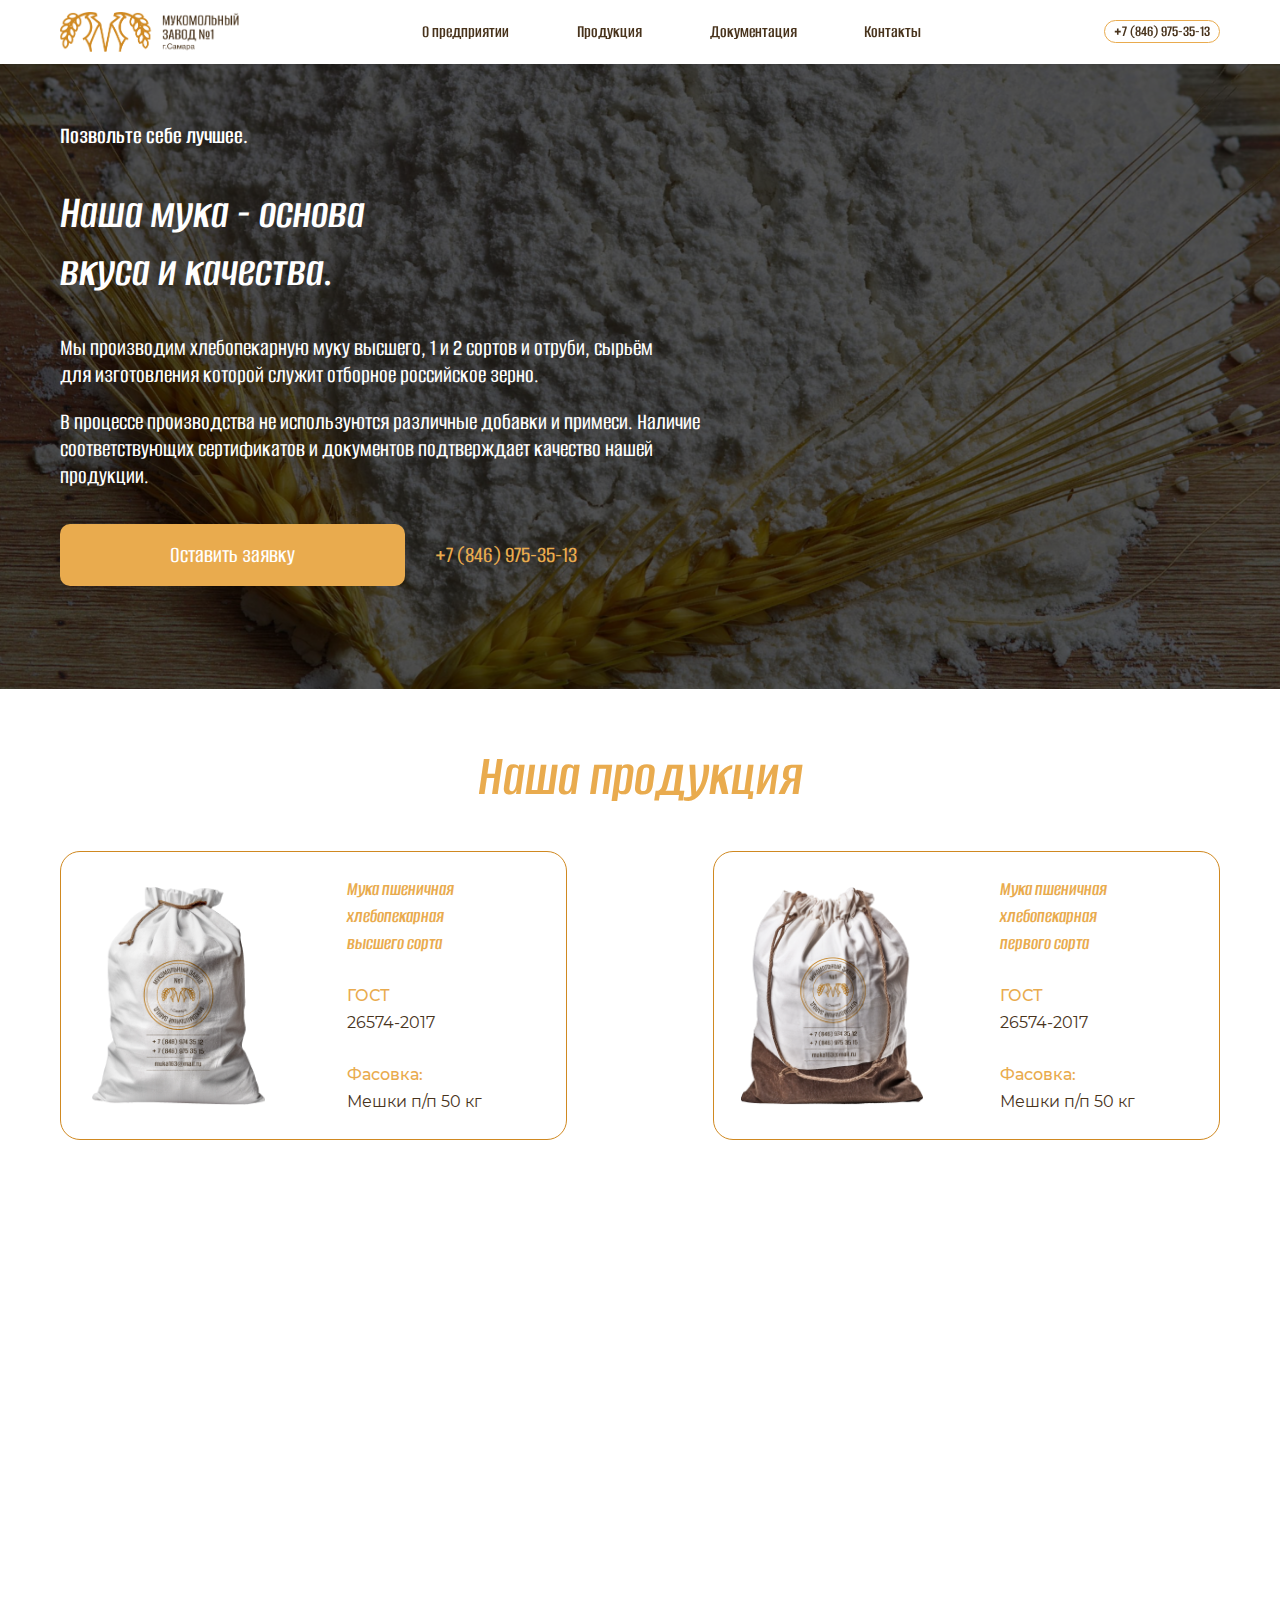
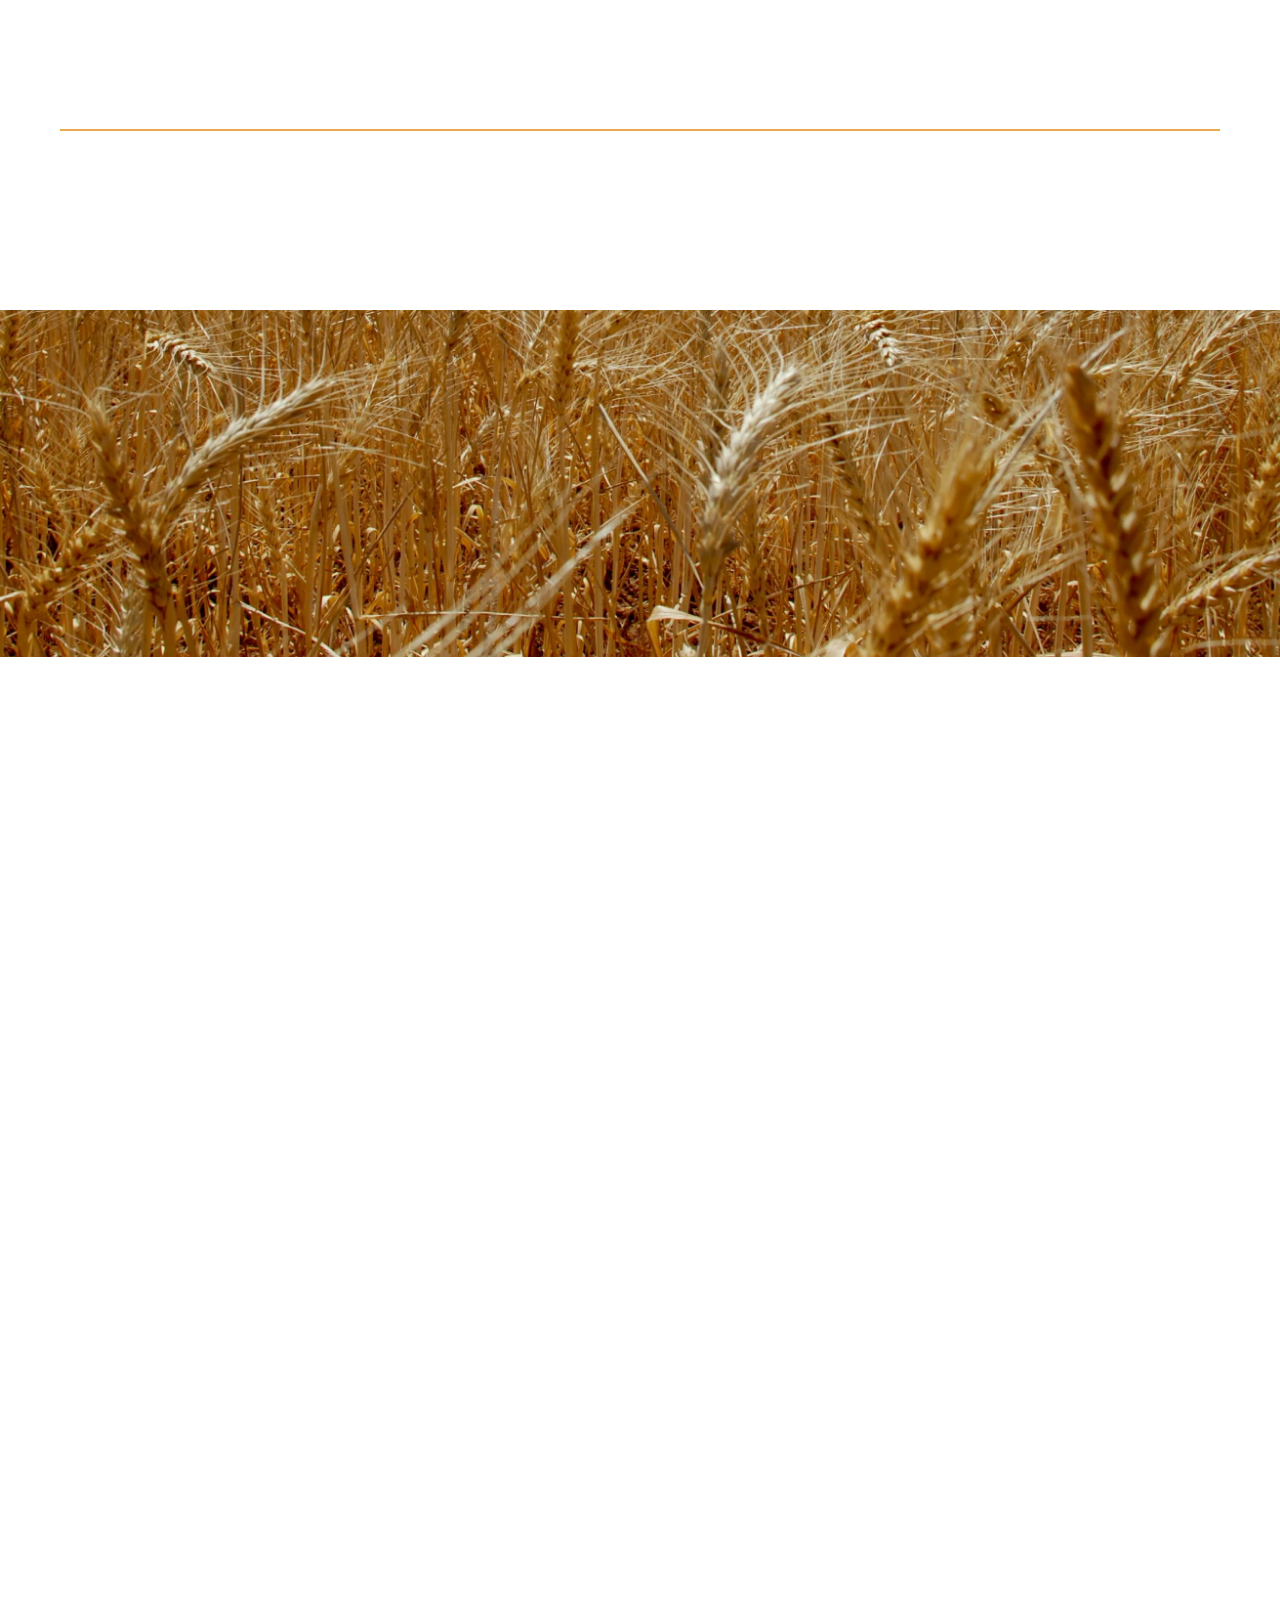
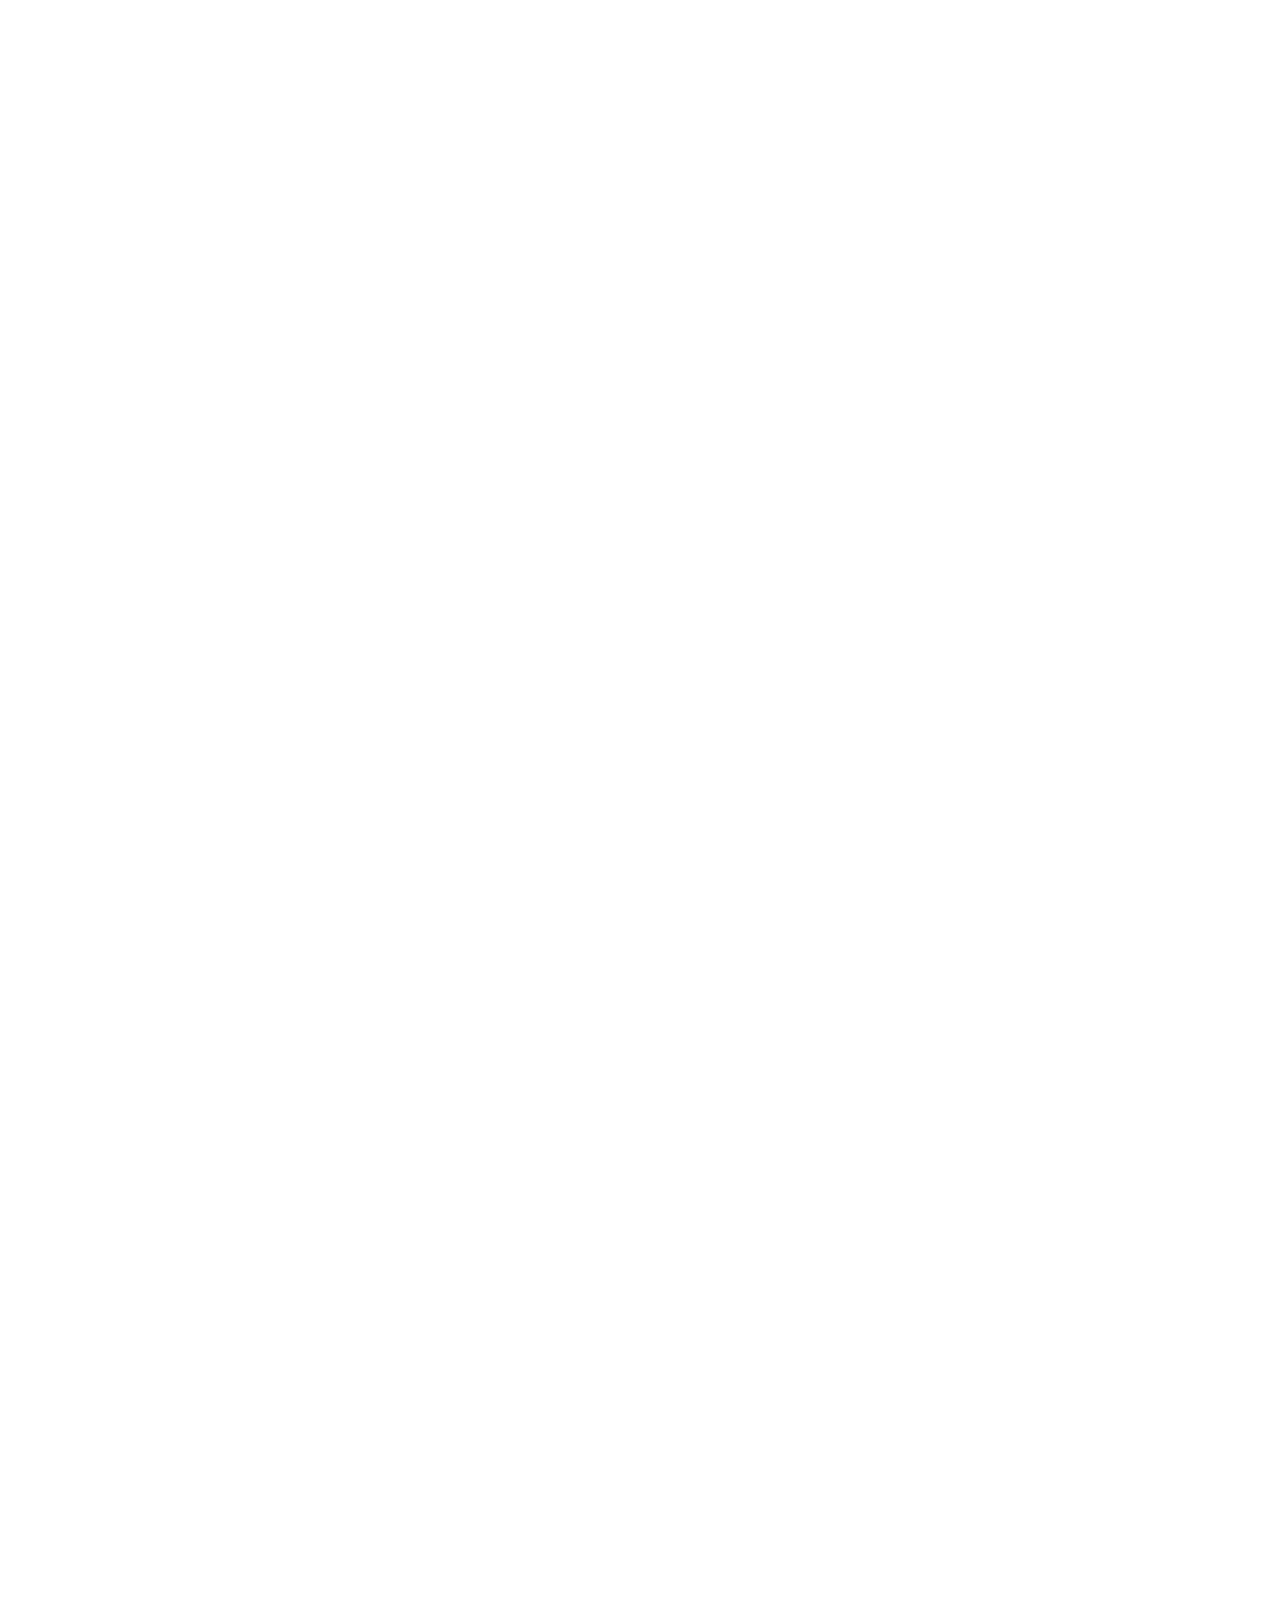
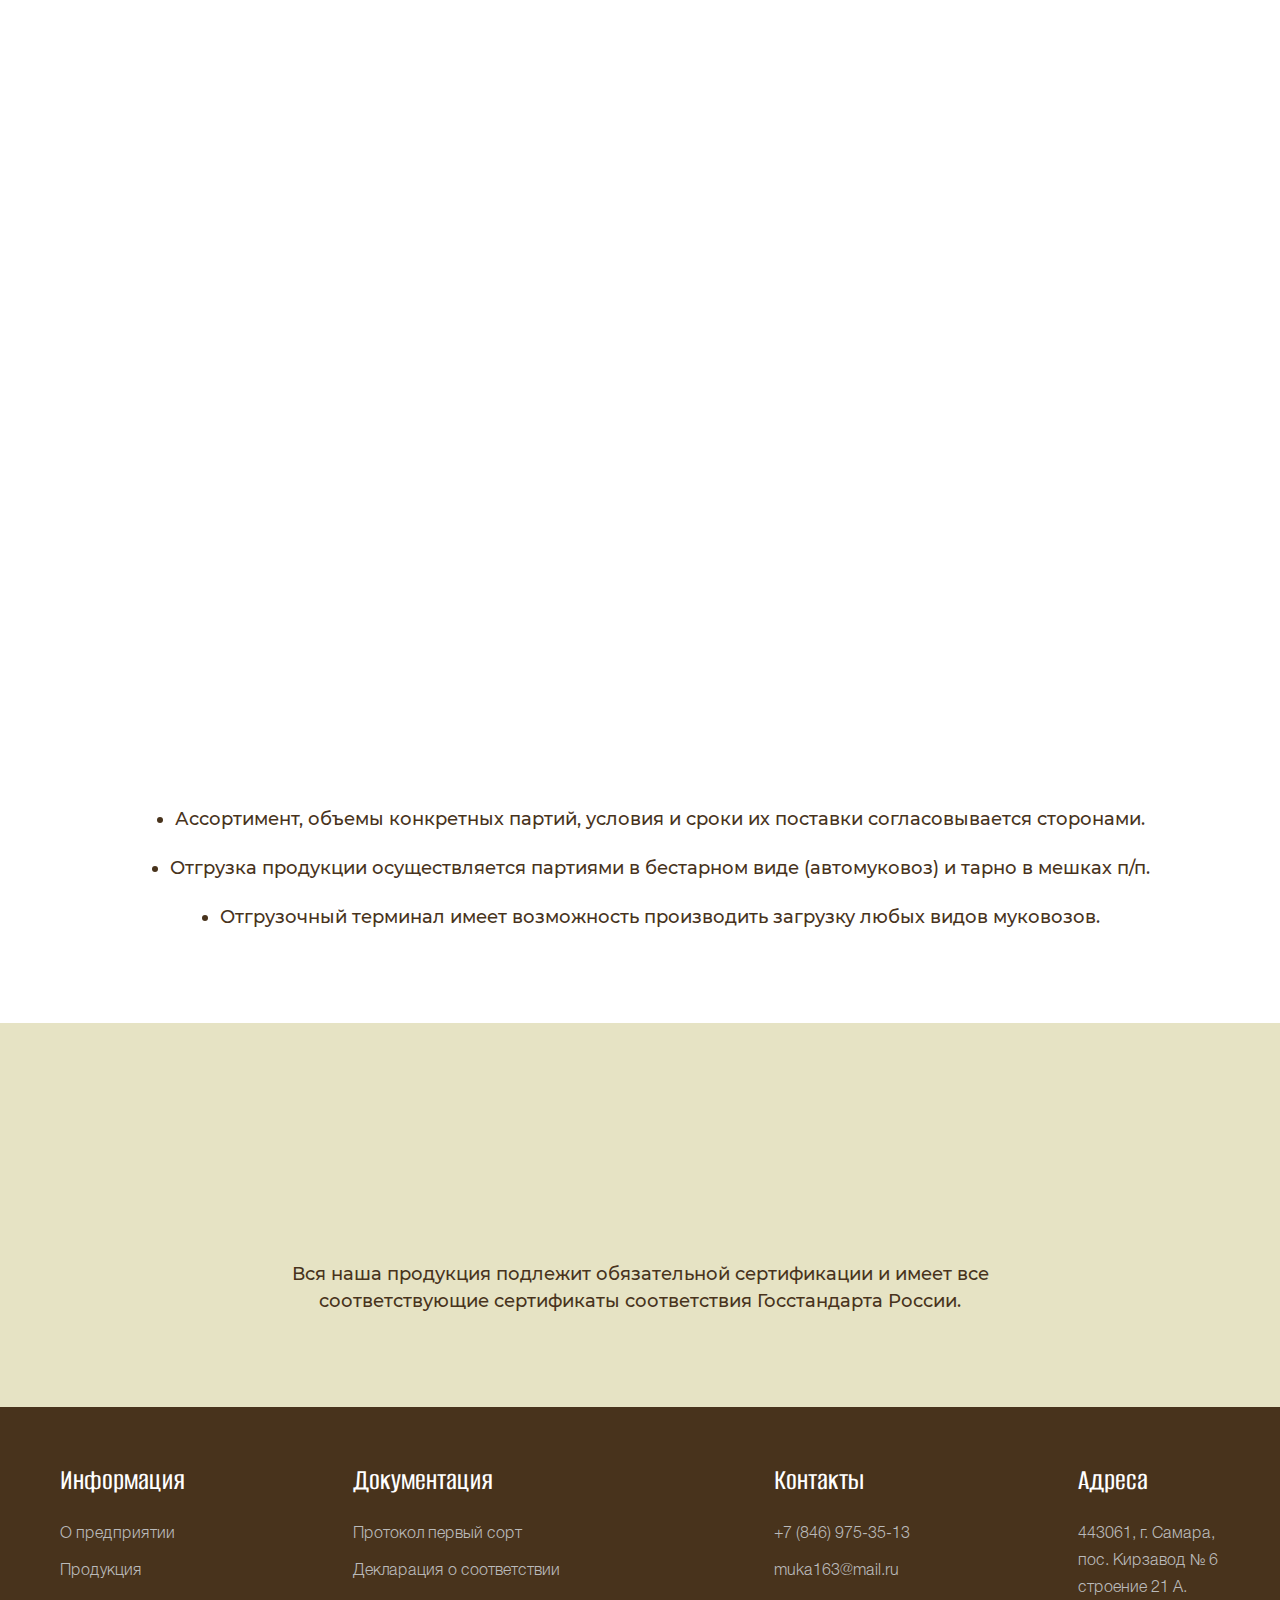
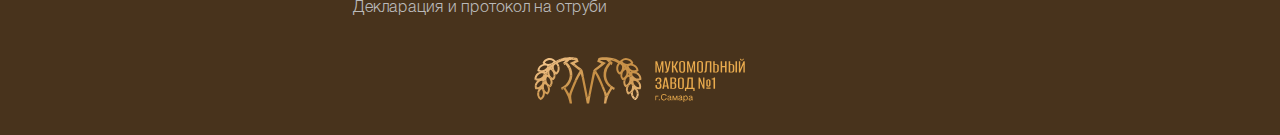
==== index.html @ df57a9fe "first commit" ====
<!DOCTYPE html>
<html lang="en">
    <head>
    <meta charset="UTF-8">
    <meta name="viewport" content="width=device-width, initial-scale=1.0">
    <title>Главная</title>
    <link rel="stylesheet" href="css/libs/normalize.css">
    <link rel="stylesheet" href="css/libs/swiper-bundle.min.css">
    <link rel="stylesheet" href="css/libs/fancybox.css">
    <link rel="stylesheet" href="css/libs/animate.min.css">
    <link rel="stylesheet" href="css/style.min.css">
</head>
<body>
    <header id="header" class="header">
    <div class="container">
        <div class="header-inner">
            <a href="#" class="logo">
                <img src="img/logo.png" alt="">
            </a>
            <nav class="header-nav">
                <ul>
                    <li>
                        <a href="#">
                            О предприятии
                        </a>
                    </li>
                    <li>
                        <a href="#">
                            Продукция
                        </a>
                    </li>
                    <li>
                        <a href="#">
                            Документация
                        </a>
                    </li>
                    <li>
                        <a href="#">
                            Контакты
                        </a>
                    </li>
                </ul>
            </nav>
            <a class="header-phone" href="tel:+7 (846) 975-35-13">
                +7 (846) 975-35-13
            </a>
            <button id="nav-toggle" class="btn nav-toggle show-md">
                <span></span>
                <span></span>
                <span></span>
            </button>
        </div>
    </div>
</header>
    <main class="content" id="content">
        <div class="wrap">
            <section class="section intro" style="background-image: url('img/intro-bg.jpg');">
                <div class="container">
                    <div class="inner">
                        <strong class="top-text wow animate__animated animate__fadeInUp" data-wow-delay=".3s">
                            Позвольте себе лучшее.
                        </strong>
                        <h1 class="title wow animate__animated animate__fadeInUp" data-wow-delay=".5s">
                            Наша мука - основа вкуса и качества.
                        </h1>
                        <div class="description wow animate__animated animate__fadeInUp" data-wow-delay=".7s">
                            <p>
                                Мы производим хлебопекарную муку высшего, 1 и 2 сортов и отруби, сырьём для изготовления которой служит отборное российское зерно.
                            </p>
                            <p>
                                В процессе производства не используются различные добавки и примеси. Наличие соответствующих сертификатов и документов подтверждает качество нашей продукции.
                            </p>
                        </div>
                        <div class="links wow animate__animated animate__fadeIn" data-wow-delay=".9s">
                            <button class="btn muka-btn orange open-modal application xs-stretch" data-id="application">
                                Оставить заявку
                            </button>
                            <a href="tel:+7 (846) 975-35-13" class="phone">
                                +7 (846) 975-35-13
                            </a>
                        </div>
                    </div>
                </div>
            </section>
            <section class="section section-gap products">
                <div class="container">
                    <header class="section-header center wow animate__animated animate__fadeInUp" data-wow-delay=".3s">
                        <h2>
                            Наша продукция
                        </h2>
                    </header>
                    <div class="inner">
                        <div class="product wow animate__animated animate__fadeInLeft" data-wow-delay=".3s">
                            <img src="img/product-1.png" alt="" loading="lazy">
                            <div class="info">
                                <strong class="name">
                                    Мука пшеничная хлебопекарная высшего сорта
                                </strong>
                                <div class="info-item">
                                    <span>ГОСТ</span> <br> 26574-2017
                                </div>
                                <div class="info-item">
                                    <span>Фасовка:</span> <br> Мешки п/п 50 кг
                                </div>
                            </div>
                        </div>
                        <div class="product wow animate__animated animate__fadeInRight" data-wow-delay=".5s">
                            <img src="img/product-2.png" alt="" loading="lazy">
                            <div class="info">
                                <strong class="name">
                                    Мука пшеничная хлебопекарная первого сорта
                                </strong>
                                <div class="info-item">
                                    <span>ГОСТ</span> <br> 26574-2017
                                </div>
                                <div class="info-item">
                                    <span>Фасовка:</span> <br> Мешки п/п 50 кг
                                </div>
                            </div>
                        </div>
                        <div class="product wow animate__animated animate__fadeInLeft" data-wow-delay=".7s">
                            <img src="img/product-3.png" alt="" loading="lazy">
                            <div class="info">
                                <strong class="name">
                                    Мука пшеничная хлебопекарная второго сорта
                                </strong>
                                <div class="info-item">
                                    <span>ГОСТ</span> <br> 26574-2017
                                </div>
                                <div class="info-item">
                                    <span>Фасовка:</span> <br> Мешки п/п 50 кг
                                </div>
                            </div>
                        </div>
                        <div class="product wow animate__animated animate__fadeInRight" data-wow-delay=".9s">
                            <img src="img/product-4.png" alt="" loading="lazy">
                            <div class="info">
                                <strong class="name">
                                    Отруби пшеничные
                                </strong>
                                <div class="info-item">
                                    <span>ГОСТ</span> <br> 7169-2017
                                </div>
                                <div class="info-item">
                                    <span>Фасовка:</span> <br> Мешок п/п 25 кг
                                </div>
                            </div>
                        </div>
                    </div>
                </div>
            </section>
            <section class="section section-gap features">
                <div class="container">
                    <div class="inner">
                        <div class="feature wow animate__animated animate__fadeIn" data-wow-delay=".3s">
                            <p>
                                Пшеничная мука высшего сорта богата витаминами группы В, которые важны для восстановительных процессов и работы нервной системы.
                            </p>
                        </div>
                        <div class="feature wow animate__animated animate__fadeIn" data-wow-delay=".5s">
                            <p>
                                Обладает высокими хлебопекарными свойствами и подходит для домашней выпечки и кондитерских изделий.
                            </p>
                        </div>
                        <div class="feature wow animate__animated animate__fadeIn" data-wow-delay=".7s">
                            <p>
                                Содержит витамин Р, который регулирует окислительные процессы, и полезна для работы пищеварительной системы.
                            </p>
                        </div>
                    </div>
                </div>
            </section>
            <img class="image-section" src="img/image-section-bg.jpg" alt="" loading="lazy">
            <section class="section section-gap benefits">
                <div class="container">
                    <header class="section-header center wow animate__animated animate__fadeInUp" data-wow-delay=".3s">
                        <h2>
                            Наши преимущества
                        </h2>
                    </header>
                    <div class="inner">
                        <div class="items">
                            <div class="benefit wow animate__animated animate__fadeInUp" data-wow-delay=".3s">
                                <span class="icon" style="background-image: url(img/benefit-1.svg);"></span>
                                <div class="title">
                                    Мощь
                                </div>
                                <div class="subtitle">
                                    Складские мощности объёмом 3 тысячи тонн
                                </div>
                            </div>
                            <div class="benefit wow animate__animated animate__fadeInUp" data-wow-delay=".5s">
                                <span class="icon" style="background-image: url(img/benefit-2.svg);"></span>
                                <div class="title">
                                    Качество
                                </div>
                                <div class="subtitle">
                                    Собственная испытательная лаборатория
                                </div>
                            </div>
                            <div class="benefit wow animate__animated animate__fadeInUp" data-wow-delay=".7s">
                                <span class="icon" style="background-image: url(img/benefit-3.svg);"></span>
                                <div class="title">
                                    Опыт
                                </div>
                                <div class="subtitle">
                                    Многовековые традиции мукомольного производства
                                </div>
                            </div>
                        </div>
                        <img src="img/benefit-img.png" alt="" class="benefits-img wow animate__animated animate__fadeIn" data-wow-delay=".9s" loading="lazy">
                        <div class="items">
                            <div class="benefit right wow animate__animated animate__fadeInUp" data-wow-delay=".9s">
                                <span class="icon" style="background-image: url(img/benefit-4.svg);"></span>
                                <div class="title">
                                    Выгода
                                </div>
                                <div class="subtitle">
                                    Лояльная ценовая политика
                                </div>
                            </div>
                            <div class="benefit right wow animate__animated animate__fadeInUp" data-wow-delay="1s">
                                <span class="icon" style="background-image: url(img/benefit-5.svg);"></span>
                                <div class="title">
                                    Надежность
                                </div>
                                <div class="subtitle">
                                    Стабильно высокое качество продукции
                                </div>
                            </div>
                            <div class="benefit right wow animate__animated animate__fadeInUp" data-wow-delay="1.2s">
                                <span class="icon" style="background-image: url(img/benefit-6.svg);"></span>
                                <div class="title">
                                    Безопасность
                                </div>
                                <div class="subtitle">
                                    Соблюдение требований охраны труда и промышленной безопасности
                                </div>
                            </div>
                        </div>
                    </div>
                </div>
            </section>
            <section class="section section-gap about">
                <div class="container">
                    <header class="section-header center wow animate__animated animate__fadeInUp" data-wow-delay=".3s">
                        <h2>
                            О предприятии
                        </h2>
                    </header>
                    <div class="inner">
                        <div class="items wow animate__animated animate__fadeIn" data-wow-delay=".3s">
                            <img src="img/about-1.jpg" alt="">
                            <div class="text">
                                <p>
                                    С 1999 года Самарский мукомольный завод «Мелькомбинат» производит хлебопекарную муку высшего, 1 и 2 сортов, а также отруби.
                                </p>
                                <p>
                                    Для изготовления нашей продукции мы используем только отборное российское зерно, без использования каких‑либо добавок и примесей.
                                </p>
                                <p>
                                    Мука производится на современном оборудовании турецкого производства.
                                </p>
                            </div>
                            <img class="medium" src="img/about-5.jpg" alt="" loading="lazy">
                        </div>
                        <div class="items wow animate__animated animate__fadeIn" data-wow-delay=".5s">
                            <img class="small" src="img/about-2.jpg" alt="">
                            <div class="text">
                                <p>
                                    Используется уникальная технология замачивания пшеницы перед помолом, что позволяет получить высокое качество и белизну без использования химикатов.
                                </p>
                            </div>
                            <img class="medium" src="img/about-4.jpg" alt="" loading="lazy">
                            <div class="text">
                                <p>
                                    Постоянный контроль за качеством исходного сырья и готовой продукции на всех этапах 
                                    производства осуществляет производственно-технологическая лаборатория.
                                </p>
                                <p>
                                    Для проведения испытаний входящего сырья, промежуточных продуктов и готовой продукции 
                                    производственно-технологическая лаборатория оснащена современным испытательным 
                                    оборудованием российского и импортного производства.
                                </p>
                            </div>
                        </div>
                        <div class="items wow animate__animated animate__fadeIn" data-wow-delay=".7s">
                            <img src="img/about-3.jpg" alt="">
                            <div class="text">
                                <p>
                                    Наша компания имеет многолетний опыт работы с крупными компаниями, что говорит о высоком уровне нашей продукции и обслуживания. 
                                </p>
                                <p>
                                    Мы высоко ценим каждого клиента поэтому готовы к долгосрочному и взаимовыгодному сотрудничеству.
                                </p>
                            </div>
                            <img class="full" src="img/about-6.jpg" alt="" loading="lazy">
                        </div>
                    </div>
                </div>
            </section>
            <section class="section section-gap delivery">
                <div class="container">
                    <header class="section-header center wow animate__animated animate__fadeInUp" data-wow-delay=".3s">
                        <h2>
                            Способы поставки продукции
                        </h2>
                    </header>
                    <div class="inner">
                        <div class="items">
                            <div class="step wow animate__animated animate__fadeInLeft" data-wow-delay=".3s">
                                <div class="number">
                                    1
                                </div>
                                <div class="info">
                                    <div class="title">
                                        Самовывоз
                                    </div>
                                    <div class="text">
                                        <p>
                                            Покупатель может самостоятельно забрать товар со склада предприятия.
                                        </p>
                                    </div>
                                </div>
                            </div>
                            <div class="step wow animate__animated animate__fadeInRight" data-wow-delay=".5s">
                                <div class="number">
                                    2
                                </div>
                                <div class="info">
                                    <div class="title">
                                        Доставка силами предприятия
                                    </div>
                                    <div class="text">
                                        <p>
                                            Доставка товара силами предприятия производится на основании заказа покупателя до склада покупателя или указанного покупателем грузополучателя.
                                        </p>
                                        <p>
                                            <strong>Стоимость доставки включена в цену товара.</strong>
                                        </p>
                                    </div>
                                </div>
                            </div>
                            <div class="step wow animate__animated animate__fadeInLeft" data-wow-delay=".7s">
                                <div class="number">
                                    3
                                </div>
                                <div class="info">
                                    <div class="title">
                                        Доставка наемным транспортом
                                    </div>
                                    <div class="text">
                                        <p>
                                            Доставка товара наёмным транспортом производится на основании договора с предприятием до склада покупателя или указанного покупателем грузополучателя.
                                        </p>
                                        <p>
                                            <strong>Стоимость доставки включена в цену товара.</strong>
                                        </p>
                                    </div>
                                </div>
                            </div>
                            <div class="step wow animate__animated animate__fadeInRight" data-wow-delay=".9s">
                                <div class="number">
                                    4
                                </div>
                                <div class="info">
                                    <div class="title">
                                        Ограничения по доставке
                                    </div>
                                    <div class="text">
                                        <p>
                                            Доставка тарной готовой продукции осуществляется от 10 тонн. Продукцию меньшего объёма можно приобрести на условиях самовывоза.
                                        </p>
                                    </div>
                                </div>
                            </div>
                        </div>
                        <img src="img/delivery.png" alt="" class="delivery-img" loading="lazy">
                        <div class="delivery-bottom">
                            <ul>
                                <li>
                                    Ассортимент, объемы конкретных партий, условия и сроки их поставки согласовывается сторонами.
                                </li>
                                <li>
                                    Отгрузка продукции осуществляется партиями в бестарном виде (автомуковоз) и тарно в мешках п/п.
                                </li>
                                <li>
                                    Отгрузочный терминал имеет возможность производить загрузку любых видов муковозов.
                                </li>
                            </ul>
                        </div>
                    </div>
                </div>
            </section>
            <section class="section section-gap certs">
                <div class="container">
                    <header class="section-header center wow animate__animated animate__fadeInUp" data-wow-delay=".3s">
                        <h2>
                            Документация
                        </h2>
                    </header>
                </div>
                <div class="inner">
                    <div class="container certs-slider-container">
                        <div class="swiper certs-slider">
                            <div class="swiper-wrapper">
                                <div class="swiper-slide">
                                    <a href="img/cert-1.jpg" data-fancybox="certs">
                                        <img src="img/cert-1.jpg" alt="" loading="lazy">
                                    </a>
                                </div>
                                <div class="swiper-slide">
                                    <a href="img/cert-2.jpg" data-fancybox="certs">
                                        <img src="img/cert-2.jpg" alt="" loading="lazy">
                                    </a>
                                </div>
                                <div class="swiper-slide horizontal">
                                    <a href="img/cert-3.jpg" data-fancybox="certs">
                                        <img src="img/cert-3.jpg" alt="" loading="lazy">
                                    </a>
                                </div>
                            </div>
                            <div class="slider-nav">
                                <button class="btn prev certs-nav-button certs-nav-button--prev">
                                    <svg xmlns="http://www.w3.org/2000/svg" viewBox="0 0 320 512"><!--!Font Awesome Free 6.5.2 by @fontawesome - https://fontawesome.com License - https://fontawesome.com/license/free Copyright 2024 Fonticons, Inc.--><path d="M41.4 233.4c-12.5 12.5-12.5 32.8 0 45.3l160 160c12.5 12.5 32.8 12.5 45.3 0s12.5-32.8 0-45.3L109.3 256 246.6 118.6c12.5-12.5 12.5-32.8 0-45.3s-32.8-12.5-45.3 0l-160 160z"/></svg>
                                </button>
                                <button class="btn next certs-nav-button certs-nav-button--next">
                                    <svg xmlns="http://www.w3.org/2000/svg" viewBox="0 0 320 512"><!--!Font Awesome Free 6.5.2 by @fontawesome - https://fontawesome.com License - https://fontawesome.com/license/free Copyright 2024 Fonticons, Inc.--><path d="M278.6 233.4c12.5 12.5 12.5 32.8 0 45.3l-160 160c-12.5 12.5-32.8 12.5-45.3 0s-12.5-32.8 0-45.3L210.7 256 73.4 118.6c-12.5-12.5-12.5-32.8 0-45.3s32.8-12.5 45.3 0l160 160z"/></svg>
                                </button>
                            </div>
                        </div>
                    </div>
                    <div class="container">
                        <div class="certs-bottom">
                            <p>
                                Вся наша продукция подлежит обязательной сертификации и имеет все соответствующие сертификаты соответствия Госстандарта России. 
                            </p>
                        </div>  
                    </div>
                </div>
            </section>
        </div>
    </main>
    <footer id="footer" class="footer">
    <div class="container">
        <div class="inner">
            <div class="item">
                <div class="title">
                    Информация
                </div>
                <ul class="list">
                    <li>
                        <a href="#">
                            О предприятии
                        </a>
                    </li>
                    <li>
                        <a href="#">
                            Продукция
                        </a>
                    </li>
                </ul>
            </div>
            <div class="item">
                <div class="title">
                    Документация
                </div>
                <ul class="list">
                    <li>
                        <a href="#">
                            Протокол первый сорт
                        </a>
                    </li>
                    <li>
                        <a href="#">
                            Декларация о соответствии
                        </a>
                    </li>
                    <li>
                        <a href="#">
                            Декларация и протокол на отруби
                        </a>
                    </li>
                </ul>
            </div>
            <div class="item">
                <div class="title">
                    Контакты
                </div>
                <ul class="list">
                    <li>
                        <a href="tel:+7 (846) 975-35-13">
                            +7 (846) 975-35-13
                        </a>
                    </li>
                    <li>
                        <a href="mailto:muka163@mail.ru">
                            muka163@mail.ru
                        </a>
                    </li>
                </ul>
            </div>
            <div class="item address">
                <div class="title">
                    Адреса
                </div>
                <ul class="list">
                    <li>
                        <address>
                            443061, г. Самара, пос. Кирзавод № 6 строение 21 А.
                        </address>
                    </li>
                </ul>
            </div>
        </div>
        <div class="bottom">
            <img class="logo" src="img/footer-logo.svg" alt="">
        </div>
    </div>
</footer>
<div id="application" class="modal application">
    <div class="modal-inner">
        <button class="btn modal-close">
            Закрыть модальное окно
        </button>
        <div class="application-form">
            <h2 class="title">
                Заказать обратный звонок
            </h2>
            <form>
                <input type="text" placeholder="Ваше имя">
                <input type="email" placeholder="Ваш e-mail">
                <textarea placeholder="Ваше сообщение (не обязательно)"></textarea>
                <button class="btn muka-btn orange form-submit">
                    Отправить
                </button>
            </form>
        </div>
    </div>
</div>
<script src="js/libs/swiper-bundle.min.js"></script>
<script src="js/libs/fancybox.umd.js"></script>
<script src="js/libs/wow.min.js"></script>
<script src="js/main.min.js"></script>
</body>
</html>
---- css/style.min.css ----
@font-face{font-family:Montserrat;font-weight:300;font-style:normal;src:url(../fonts/Montserrat-Light.woff);font-display:swap}@font-face{font-family:Montserrat;font-weight:400;font-style:normal;src:url(../fonts/Montserrat-Regular.woff);font-display:swap}@font-face{font-family:Montserrat;font-weight:400;font-style:italic;src:url(../fonts/Montserrat-Italic.woff);font-display:swap}@font-face{font-family:Montserrat;font-weight:500;font-style:normal;src:url(../fonts/Montserrat-Medium.woff);font-display:swap}@font-face{font-family:Montserrat;font-weight:600;font-style:normal;src:url(../fonts/Montserrat-SemiBold.woff);font-display:swap}@font-face{font-family:Montserrat;font-weight:600;font-style:italic;src:url(../fonts/Montserrat-SemiBoldItalic.woff);font-display:swap}@font-face{font-family:HelveticaNeueCyr;font-weight:300;font-style:normal;src:url(../fonts/HelveticaNeueCyr-Light.woff);font-display:swap}@font-face{font-family:HelveticaNeueCyr;font-weight:500;font-style:normal;src:url(../fonts/HelveticaNeueCyr-Medium.woff);font-display:swap}@font-face{font-family:HelveticaNeueCyr;font-weight:500;font-style:italic;src:url(../fonts/HelveticaNeueCyr-MediumItalic.woff);font-display:swap}@font-face{font-family:AlumniSans;font-weight:400;font-style:italic;src:url(../fonts/AlumniSans-Italic.woff);font-display:swap}@font-face{font-family:AlumniSans;font-weight:500;font-style:normal;src:url(../fonts/AlumniSans-Medium.woff);font-display:swap}@font-face{font-family:AlumniSans;font-weight:600;font-style:normal;src:url(../fonts/AlumniSans-SemiBold.woff);font-display:swap}@font-face{font-family:AlumniSans;font-weight:600;font-style:italic;src:url(../fonts/AlumniSans-SemiBoldItalic.woff);font-display:swap}@font-face{font-family:AlumniSans;font-weight:900;font-style:italic;src:url(../fonts/AlumniSans-BlackItalic.woff);font-display:swap}:root{--white:#fff;--black:#000;--orange:#E9AB4E;--orange-black:#48331C}*,::after,::before{box-sizing:border-box}html{height:100%;scroll-behavior:smooth}body{margin:0;padding:0;font-size:18px;line-height:150%;font-weight:400;font-family:Montserrat,Arial,sans-serif;color:var(--orange-black);background-color:var(--white);display:flex;flex-direction:column;position:relative}body.overflow-hidden{overflow:hidden}a{text-decoration:none;color:var(--orange);transition:.5s}a:hover{color:var(--orange-black)}img{max-width:100%;height:auto}.btn{background:0 0;border:none;cursor:pointer;font-family:inherit;padding:0;color:inherit;transition:.3s}.muka-btn{height:clamp(3.125rem,2.8rem + 1.33vw,4rem);border-radius:10px;width:100%;max-width:345px;display:flex;align-items:center;justify-content:center}.muka-btn.orange{background-color:var(--orange)}.muka-btn.orange:hover{background-color:var(--orange-black)}input[type=email],input[type=tel],input[type=text],textarea{border:2px solid rgba(0,0,0,.1);background-color:transparent;outline:0;height:50px;padding:0 15px;transition:.3s}textarea{padding:15px;min-height:150px;resize:none}input[type=email]:focus,input[type=tel]:focus,input[type=text]:focus,textarea:focus{border-color:var(--orange)}.container{width:100%;max-width:1200px;padding:0 20px;margin:0 auto}#footer,#header{flex:0 0 auto}#content{flex:1 0 auto}.section-gap{padding:clamp(2.5rem,1.571rem + 3.81vw,5rem) 0}.section-gap-top{padding-top:clamp(2.5rem,1.571rem + 3.81vw,5rem)}.section-gap-bottom{padding-bottom:clamp(2.5rem,1.571rem + 3.81vw,5rem)}.section-header{margin-bottom:clamp(2.5rem,-2.067rem + 7.37vw,4.563rem)}.section-header.center{display:flex;flex-direction:column;align-items:center;text-align:center}.section-header h2{margin:0;color:var(--orange);font-size:clamp(2.5rem,-1.652rem + 6.7vw,4.375rem);font-family:AlumniSans,Arial,Helvetica,sans-serif;font-weight:600;font-style:italic}.nav-toggle{width:26px;height:26px;display:flex;flex-direction:column;row-gap:5px;align-items:center;justify-content:center}.nav-toggle span{display:block;width:100%;height:3px;background-color:var(--black);transform-origin:4px 0;border-radius:10px;transition:transform .5s cubic-bezier(.77,.2,.05,1),background .5s cubic-bezier(.77,.2,.05,1),opacity .55s}.nav-toggle.active span:nth-child(1){transform:rotate(45deg) translate(4px,-1px)}.nav-toggle.active span:nth-child(2){opacity:0}.nav-toggle.active span:nth-child(3){transform:rotate(-45deg) translate(2px,0)}.wrap{overflow:hidden}.header{position:sticky;left:0;right:0;top:0;z-index:999;background-color:var(--white);box-shadow:0 1px 3px rgba(0,0,0,.1)}.header-nav ul{margin:0;padding:0;list-style:none;display:flex;align-items:center;-moz-column-gap:clamp(2.5rem,-3.513rem + 9.7vw,8.125rem);column-gap:clamp(2.5rem,-3.513rem + 9.7vw,8.125rem)}.header-nav ul a{font-family:AlumniSans,Arial,Helvetica,sans-serif;color:var(--orange-black);font-weight:600}.header-nav ul a:hover{color:var(--orange)}.header .logo{max-width:clamp(9.375rem,8.578rem + 3.27vw,12.5rem);display:flex}.header .logo img{width:100%;height:100%;-o-object-fit:contain;object-fit:contain}.header-inner{display:flex;align-items:center;justify-content:space-between;padding:12px 0}.header-phone{font-family:AlumniSans,Arial,Helvetica,sans-serif;font-weight:600;color:var(--orange-black);padding:0 9px;display:flex;align-items:center;justify-content:center;border:1px solid var(--orange);border-radius:15px;height:23px;font-size:16px}.header-phone:hover{background-color:var(--orange);color:var(--white)}.intro{background-repeat:no-repeat;background-position:center;background-size:cover;position:relative;color:var(--white);font-family:AlumniSans,Arial,Helvetica,sans-serif;font-size:clamp(1.125rem,.962rem + .67vw,1.563rem);font-weight:500}.intro::before{content:"";position:absolute;left:0;right:0;bottom:0;top:0;background-color:rgba(0,0,0,.6)}.intro .inner{padding-top:58px;padding-bottom:clamp(3.125rem,1.663rem + 6vw,7.063rem);position:relative;display:flex;flex-direction:column;row-gap:35px}.intro .title{margin:0;font-style:italic;font-weight:600;line-height:120%;max-width:400px}.intro .description{max-width:653px;display:flex;flex-direction:column;row-gap:20px}.intro .description p{margin:0}.intro .links{display:flex;align-items:center;gap:30px}.intro .phone:hover{color:var(--white)}.product{display:flex;align-items:center;-moz-column-gap:clamp(1.875rem,-7.813rem + 15.63vw,6.25rem);column-gap:clamp(1.875rem,-7.813rem + 15.63vw,6.25rem);padding:24px;border:1.5px solid #d08921;border-radius:20px}.product img{width:100%;max-width:187px;max-height:218px;-o-object-fit:contain;object-fit:contain}.product .name{font-size:20px;font-family:AlumniSans,Arial,Helvetica,sans-serif;font-style:italic;font-weight:600;max-width:108px;display:inline-block;color:var(--orange)}.product .info{font-size:16px;display:flex;flex-direction:column;row-gap:25px}.product .info-item span{font-weight:500;color:var(--orange)}.products .inner{display:grid;grid-template-columns:repeat(2,1fr);-moz-column-gap:clamp(3.125rem,-17.634rem + 33.48vw,12.5rem);column-gap:clamp(3.125rem,-17.634rem + 33.48vw,12.5rem);row-gap:clamp(1.875rem,1.411rem + 1.9vw,3.125rem)}.feature{padding:25px;background-color:#f4d5a6;color:var(--white);text-align:center;display:flex;flex-direction:column;align-items:center;justify-content:center;font-size:18px;color:var(--orange-black);border-radius:10px;row-gap:10px}.feature p{margin:0}.features .inner{display:grid;grid-template-columns:repeat(3,1fr);-moz-column-gap:clamp(1.875rem,-4.353rem + 10.04vw,4.688rem);column-gap:clamp(1.875rem,-4.353rem + 10.04vw,4.688rem);row-gap:30px;position:relative}.features .inner::before{content:"";position:absolute;right:0;display:block;top:50%;left:50%;transform:translate(-50%,-50%);width:100%;height:2px;background:var(--orange);z-index:-1}.image-section{width:100%;height:clamp(18.75rem,17.473rem + 5.24vw,22.188rem);-o-object-fit:cover;object-fit:cover}.benefit{display:flex;flex-direction:column;align-items:flex-end;text-align:right;row-gap:11px;width:100%}.benefit .icon{display:inline-block;width:clamp(2.5rem,2.268rem + .95vw,3.125rem);height:clamp(2.5rem,2.268rem + .95vw,3.125rem);background-repeat:no-repeat;background-size:contain;background-position:center}.benefit .title{font-family:AlumniSans,Arial,Helvetica,sans-serif;font-style:italic;font-weight:600;color:var(--orange);font-size:clamp(3.125rem,2.661rem + 1.9vw,4.375rem);line-height:100%}.benefit .description{font-size:16px}.benefit.right{align-items:flex-start;text-align:left}.benefits .inner{display:flex;row-gap:20px;-moz-column-gap:36px;column-gap:36px}.benefits .items{display:flex;flex-direction:column;row-gap:11px}.benefits-img{max-width:clamp(18.75rem,-9.344rem + 45.31vw,31.438rem);width:100%;-o-object-fit:contain;object-fit:contain}.about .inner{display:grid;grid-template-columns:repeat(3,1fr);gap:20px;position:relative}.about .items{display:flex;flex-direction:column;row-gap:clamp(1.25rem,.693rem + 2.29vw,2.75rem)}.about .items img{width:100%;height:419px;-o-object-fit:cover;object-fit:cover}.about .items img.small{height:228px}.about .items img.medium{height:369px}.about .items img.full{height:100%}.about .items .text{display:flex;flex-direction:column;row-gap:30px}.about .items .text p{margin:0}.step{display:flex;align-items:center;-moz-column-gap:clamp(1.875rem,1.411rem + 1.9vw,3.125rem);column-gap:clamp(1.875rem,1.411rem + 1.9vw,3.125rem)}.step .number{color:var(--orange);font-family:AlumniSans,Arial,Helvetica,sans-serif;font-style:italic;font-weight:900;font-size:clamp(7.813rem,4.911rem + 11.9vw,15.625rem);line-height:55%;min-width:50px}.step .info{display:flex;flex-direction:column;row-gap:clamp(1.25rem,.67rem + 2.38vw,2.813rem);max-width:485px}.step .title{font-size:30px;font-family:AlumniSans,Arial,Helvetica,sans-serif;font-style:italic;font-weight:600;color:var(--orange)}.step .text{display:flex;flex-direction:column;row-gap:15px}.step .text p{margin:0}.step .text strong{font-weight:500}.delivery .inner{display:flex;flex-direction:column;row-gap:30px}.delivery .items{display:flex;flex-direction:column;row-gap:20px}.delivery .step:nth-child(2n){align-self:flex-end}.delivery-img{width:100%;max-height:447px;-o-object-fit:contain;object-fit:contain}.delivery-bottom{display:flex;flex-direction:column;align-items:center;font-weight:500}.delivery-bottom ul{display:flex;flex-direction:column;align-items:center;row-gap:22px}.slider-nav button{position:absolute;width:30px;height:40px;display:flex;align-items:center;justify-content:center;background-color:rgba(0,0,0,.3);top:50%;left:0;transform:translate(0,-50%);z-index:3}.slider-nav button:hover{background-color:var(--orange)}.slider-nav button.swiper-button-disabled{opacity:.6}.slider-nav button svg{fill:#fff;width:20px;height:20px}.slider-nav button.next{left:unset;right:0}.slider-nav button.swiper-button-lock{opacity:0;visibility:hidden}.certs{background-color:#e6e3c4}.certs-slider .swiper-slide{width:100%;max-width:245px;height:auto}.certs-slider .swiper-slide a{position:relative;display:flex;height:100%}.certs-slider .swiper-slide a::before{content:"";position:absolute;left:0;right:0;bottom:0;top:0;background-color:rgba(0,0,0,.6);opacity:0;visibility:hidden;transition:.3s}.certs-slider .swiper-slide a:hover::before{opacity:1;visibility:visible}.certs-slider .swiper-slide img{width:100%;height:100%;-o-object-fit:contain;object-fit:contain}.certs-slider .swiper-slide.horizontal{max-width:491px}.certs-bottom{max-width:760px;margin:0 auto;margin-top:clamp(1.875rem,.621rem + 5.14vw,5.25rem);text-align:center;font-weight:500}.footer{padding-top:60px;padding-bottom:30px;background-color:var(--orange-black);color:var(--white)}.footer .inner{display:flex;justify-content:space-between;gap:40px}.footer .list{margin:0;padding:0;list-style:none;font-size:16px;display:flex;flex-direction:column;row-gap:10px;color:#bababa;font-family:HelveticaNeueCyr,Arial,Helvetica,sans-serif;font-weight:300}.footer .list a{color:#bababa;font-size:16px}.footer .list a:hover{color:var(--white);text-decoration:underline}.footer .item{display:flex;flex-direction:column;row-gap:clamp(1.25rem,1.064rem + .76vw,1.75rem)}.footer .item .title{font-family:AlumniSans,Arial,Helvetica,sans-serif;font-weight:500;font-size:30px}.footer .item.address{max-width:142px;font-size:16px}.footer .item address{font-style:normal}.footer .bottom{margin-top:30px;display:flex;justify-content:center}.footer .logo{max-width:218px}.modal{position:fixed;left:0;bottom:0;top:0;right:0;background:rgba(18,18,18,.3);-webkit-backdrop-filter:blur(10px);backdrop-filter:blur(10px);z-index:99999;display:flex;align-items:center;justify-content:center;padding:0 15px;opacity:0;visibility:hidden;transition:.3s}.modal-inner{background-color:var(--white);padding:30px;border-radius:16px;position:relative;width:100%;z-index:1;transform:scale(.7);transition:.3s}.modal .title{margin:0}.modal-close{top:15px;right:15px;position:absolute;font-size:0;display:flex;align-items:center;justify-content:center;width:24px;height:24px;z-index:2}.modal-close::after,.modal-close::before{content:"";position:absolute;width:100%;height:2px;border-radius:10px;background-color:var(--black);transition:.3s}.modal-close::before{transform:rotate(-45deg)}.modal-close::after{transform:rotate(45deg)}.modal-close:focus::after,.modal-close:focus::before,.modal-close:hover::after,.modal-close:hover::before{background-color:var(--orange)}.modal.active{opacity:1;visibility:visible}.modal.active .modal-inner{transform:scale(1)}.application .modal-inner{max-width:500px}.application form{display:flex;flex-direction:column;row-gap:20px}.application .title{font-family:AlumniSans,Arial,Helvetica,sans-serif;font-weight:700;font-size:35px;margin-bottom:30px;max-width:90%}.application .form-submit{font-family:AlumniSans,Arial,Helvetica,sans-serif;font-size:25px;max-width:100%;color:#fff;text-transform:uppercase;border-radius:0;height:50px}@media (max-width:992px){.hide-md{display:none}.header-inner{justify-content:flex-start;-moz-column-gap:15px;column-gap:15px}.header-nav{position:fixed;left:0;right:0;bottom:0;top:0;z-index:999;display:flex;align-items:center;justify-content:center;background:rgba(255,255,255,.8);-webkit-backdrop-filter:blur(10px);backdrop-filter:blur(10px);opacity:0;visibility:hidden;transition:.3s}.header-nav ul{flex-direction:column;row-gap:30px}.header-nav ul a{font-size:30px}.header-nav.active{opacity:1;visibility:visible}.header-phone{margin-left:auto}.header.nav-active .header-phone,.header.nav-active .logo,.header.nav-active .nav-toggle{position:relative;z-index:9999}.product img{max-width:clamp(9.625rem,8.289rem + 5.48vw,11.688rem)}.product .name{max-width:100%;font-family:HelveticaNeueCyr,Arial,Helvetica,sans-serif;font-weight:500;font-size:clamp(.875rem,.632rem + 1vw,1.25rem);line-height:120%}.features .inner,.products .inner{grid-template-columns:1fr}.features .inner::before{width:2px;height:100%}.benefit .subtitle{max-width:275px;min-height:60px;display:inline-block}.benefits .inner{display:grid;grid-template-columns:repeat(2,1fr);-moz-column-gap:246px;column-gap:246px}.benefits-img{grid-column:1/-1;order:-1;margin:0 auto}.about .inner{grid-template-columns:repeat(1,1fr)}.about .items img.full{max-height:400px}.footer .inner{display:grid;grid-template-columns:repeat(2,1fr)}}@media (max-width:753px){.intro .links{flex-direction:column}.benefit{align-items:flex-start;text-align:left}.benefits .inner{grid-template-columns:1fr}.step{align-items:flex-start}.delivery .items{row-gap:40px}.certs-slider{padding:0 15px}.certs-slider-container{padding:0}}@media (max-width:576px){.xs-stretch{max-width:100%}}@media (min-width:992px){.show-md{display:none}}
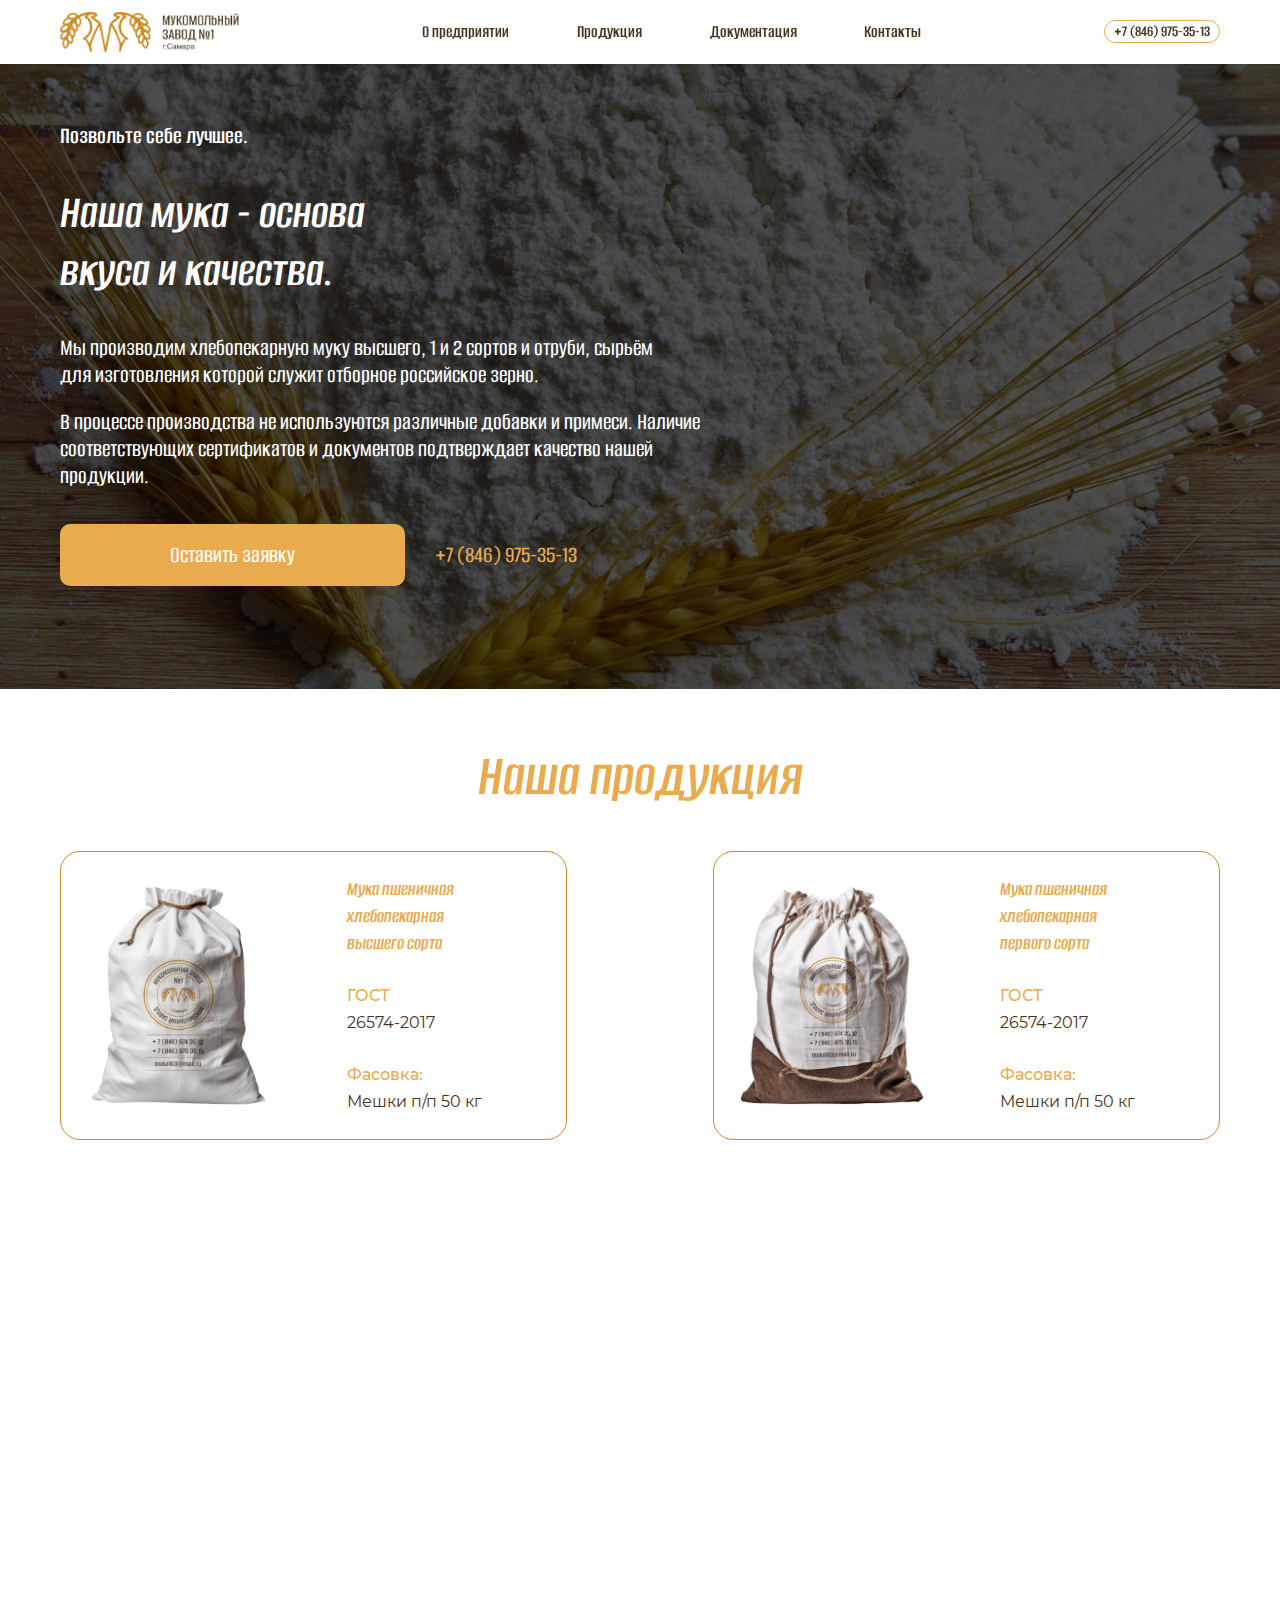
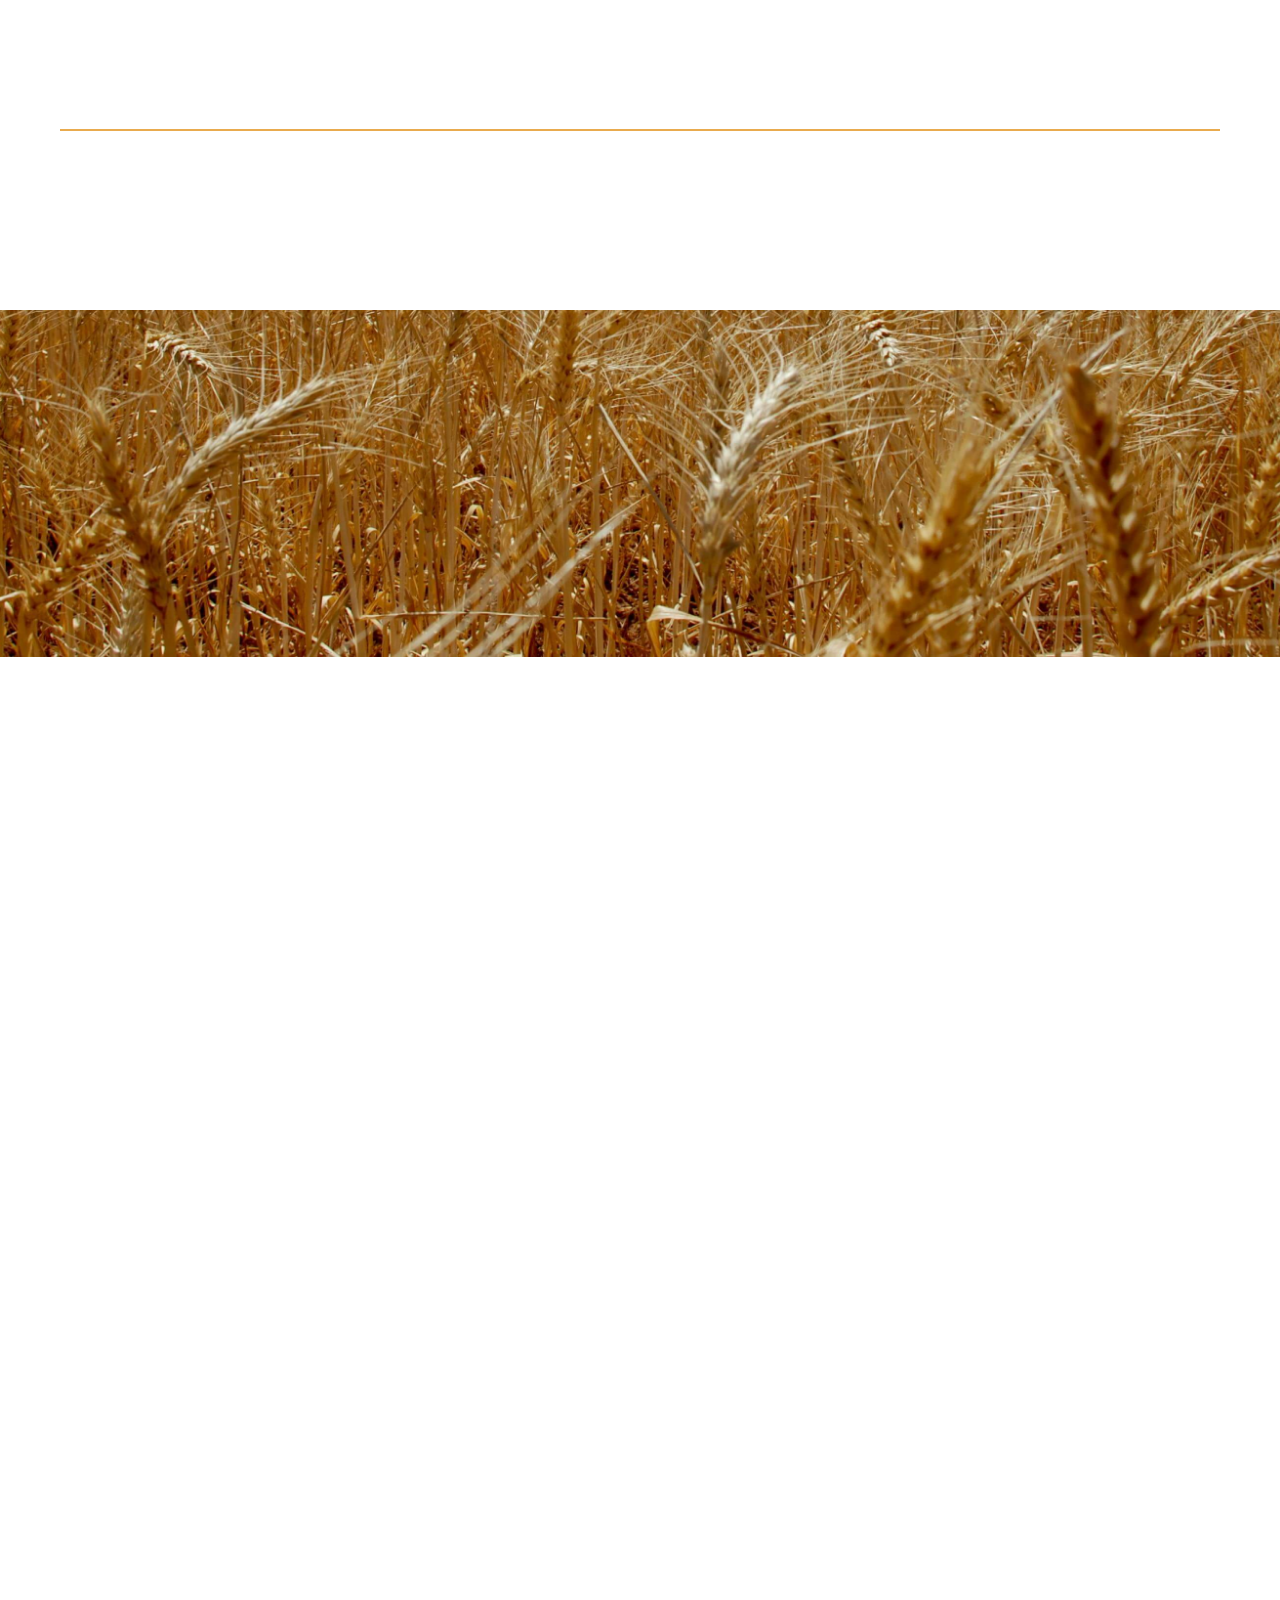
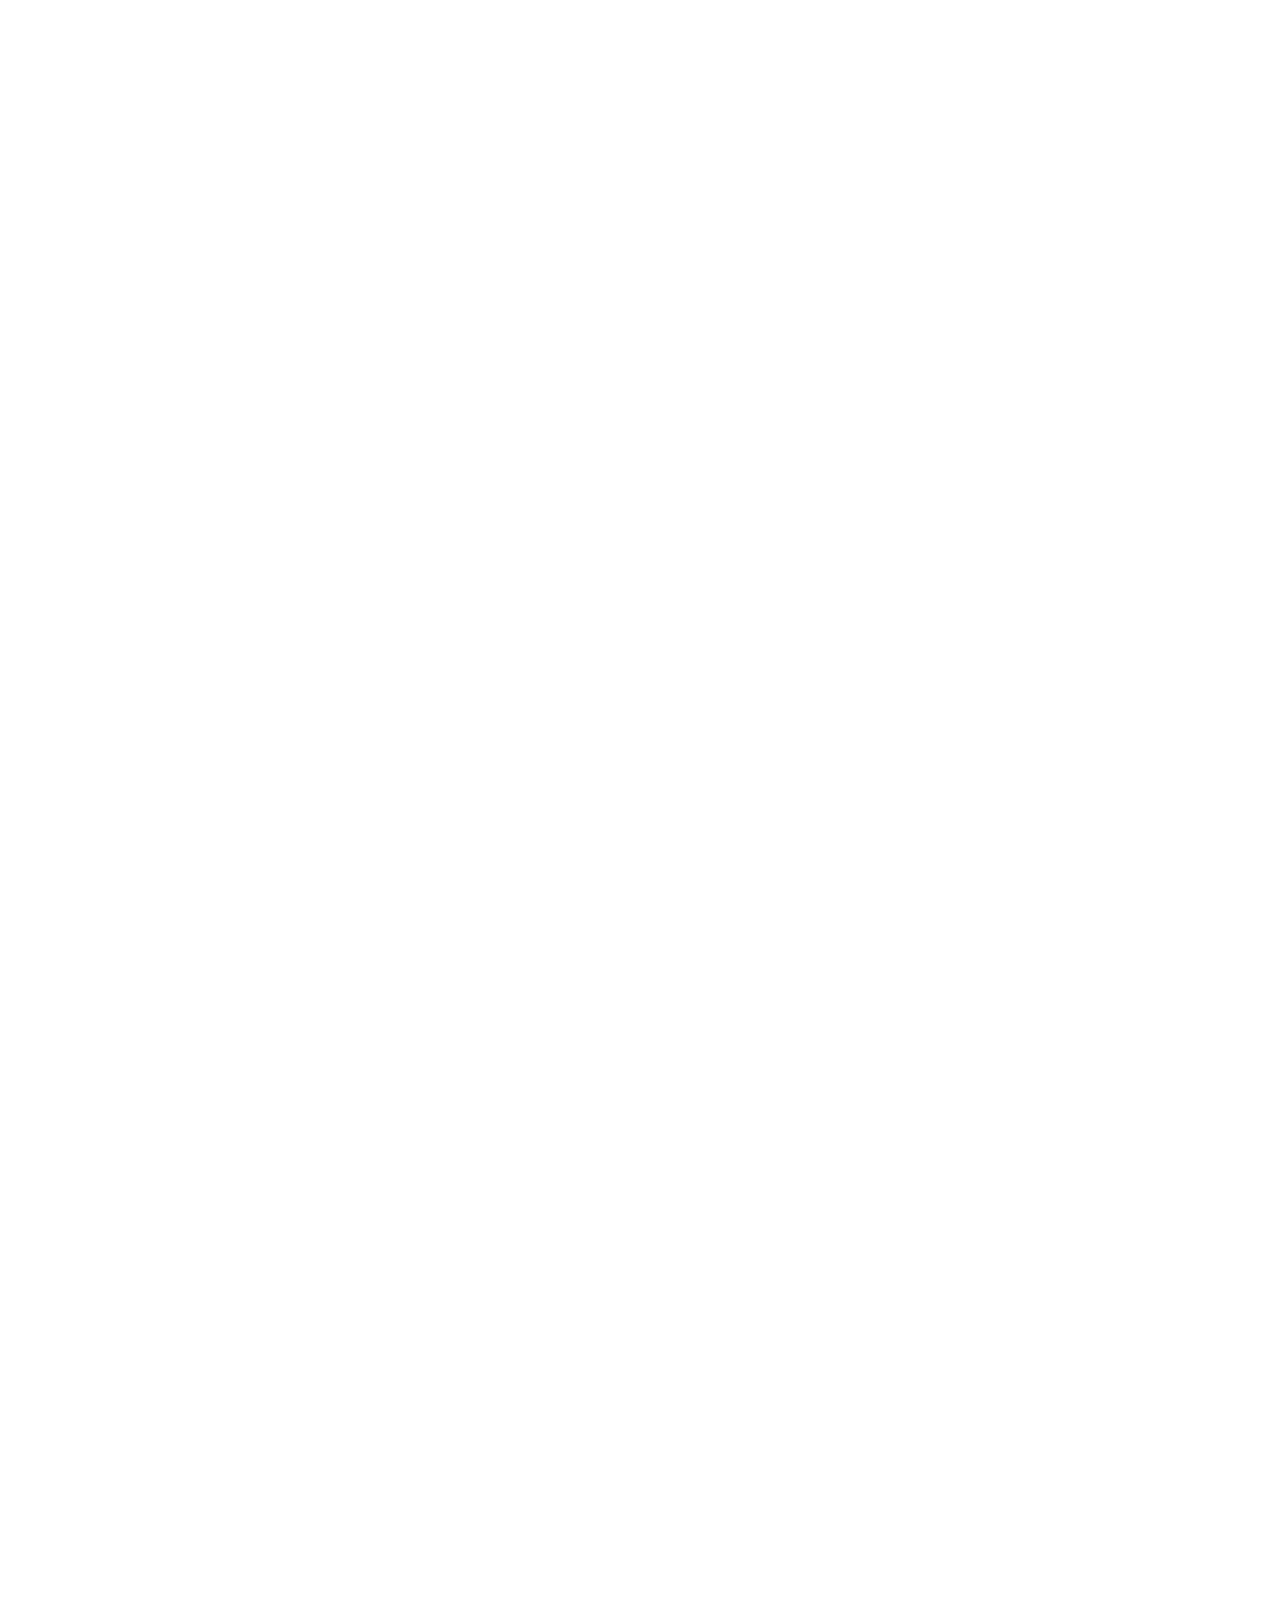
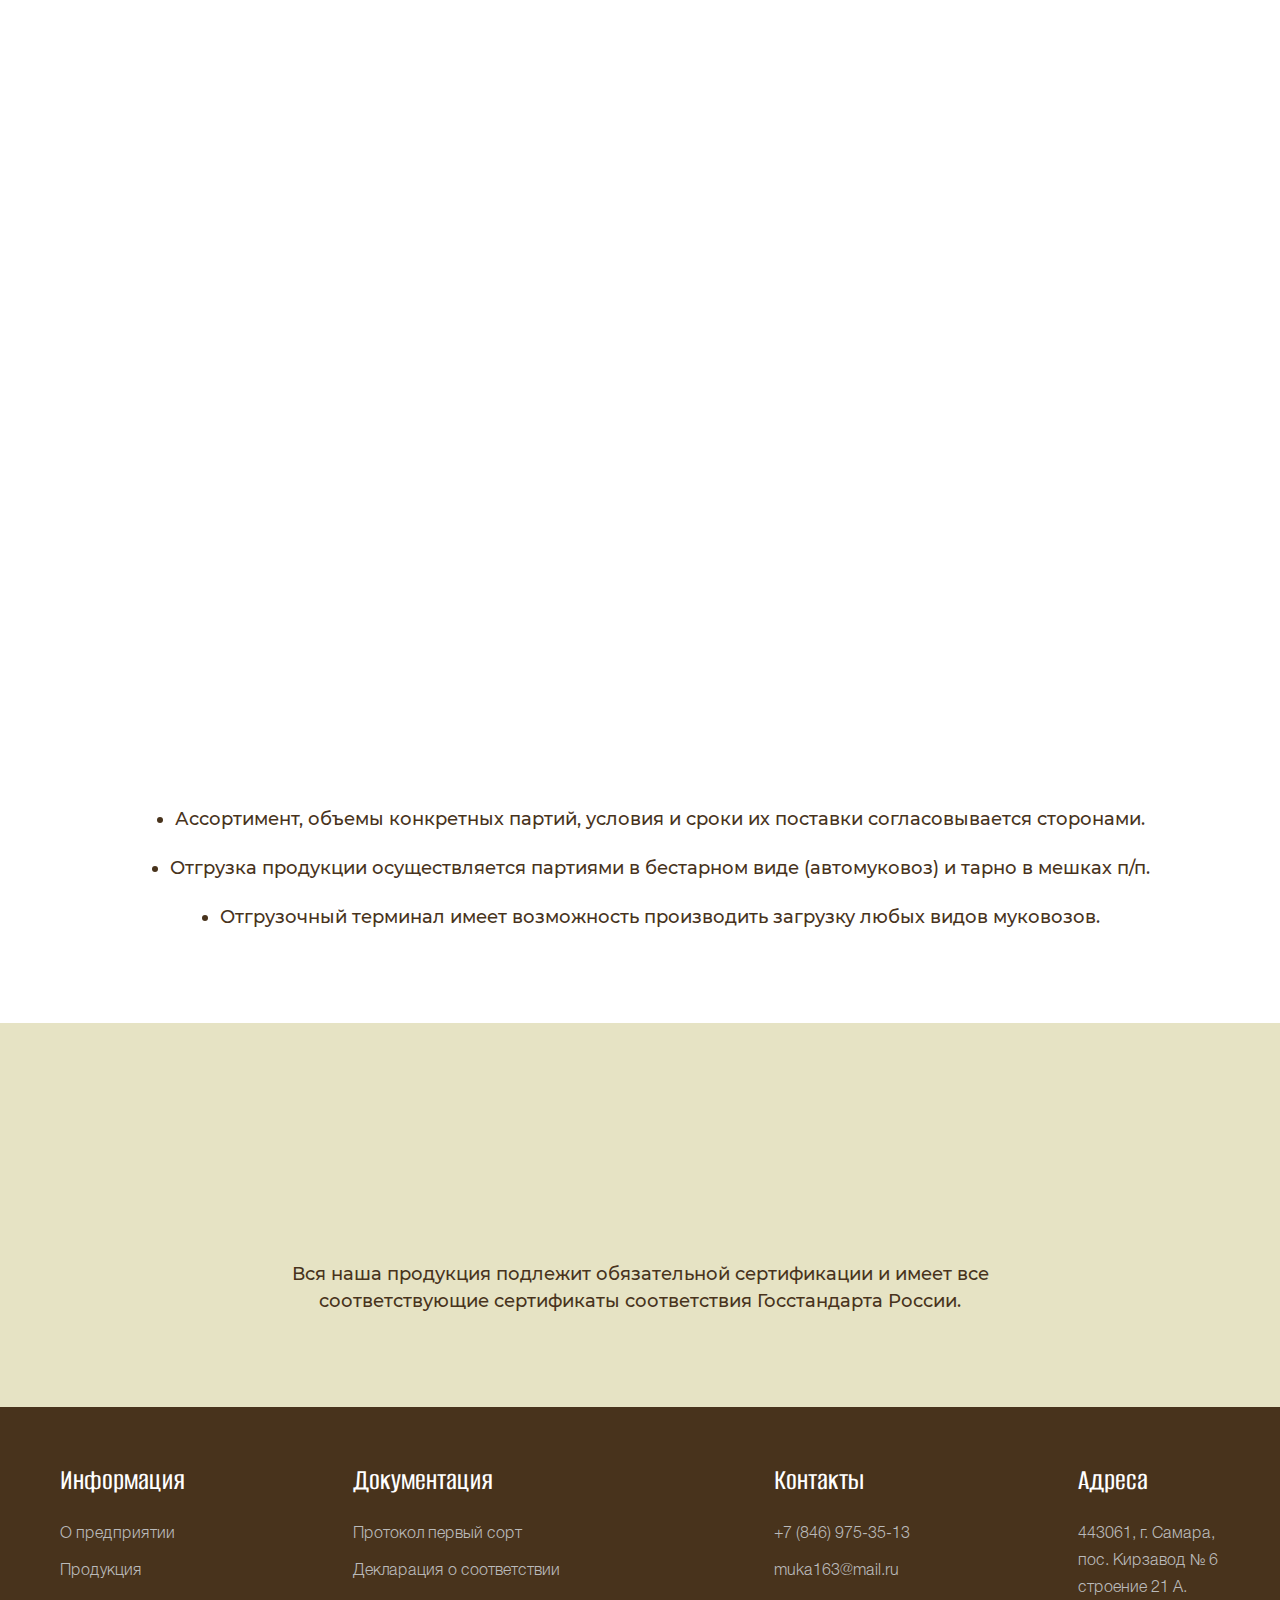
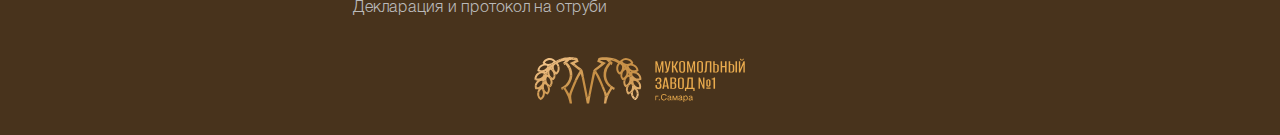
==== commit 9f9e4803: "some fixes" ====
--- a/index.html
+++ b/index.html
@@ -20,22 +20,22 @@
             <nav class="header-nav">
                 <ul>
                     <li>
-                        <a href="#">
+                        <a href="#about">
                             О предприятии
                         </a>
                     </li>
                     <li>
-                        <a href="#">
+                        <a href="#products">
                             Продукция
                         </a>
                     </li>
                     <li>
-                        <a href="#">
+                        <a href="#certs">
                             Документация
                         </a>
                     </li>
                     <li>
-                        <a href="#">
+                        <a href="#contacts">
                             Контакты
                         </a>
                     </li>
@@ -82,7 +82,7 @@
                     </div>
                 </div>
             </section>
-            <section class="section section-gap products">
+            <section id="products" class="section section-gap products">
                 <div class="container">
                     <header class="section-header center wow animate__animated animate__fadeInUp" data-wow-delay=".3s">
                         <h2>
@@ -241,7 +241,7 @@
                     </div>
                 </div>
             </section>
-            <section class="section section-gap about">
+            <section id="about" class="section section-gap about">
                 <div class="container">
                     <header class="section-header center wow animate__animated animate__fadeInUp" data-wow-delay=".3s">
                         <h2>
@@ -392,7 +392,7 @@
                     </div>
                 </div>
             </section>
-            <section class="section section-gap certs">
+            <section id="certs" class="section section-gap certs">
                 <div class="container">
                     <header class="section-header center wow animate__animated animate__fadeInUp" data-wow-delay=".3s">
                         <h2>
@@ -442,7 +442,7 @@
         </div>
     </main>
     <footer id="footer" class="footer">
-    <div class="container">
+    <div id="contacts" class="container">
         <div class="inner">
             <div class="item">
                 <div class="title">
@@ -538,6 +538,9 @@
         </div>
     </div>
 </div>
+<button id="to-top" class="btn to-top">
+    <svg xmlns="http://www.w3.org/2000/svg" viewBox="0 0 384 512"><!--!Font Awesome Free 6.5.2 by @fontawesome - https://fontawesome.com License - https://fontawesome.com/license/free Copyright 2024 Fonticons, Inc.--><path d="M214.6 41.4c-12.5-12.5-32.8-12.5-45.3 0l-160 160c-12.5 12.5-12.5 32.8 0 45.3s32.8 12.5 45.3 0L160 141.2V448c0 17.7 14.3 32 32 32s32-14.3 32-32V141.2L329.4 246.6c12.5 12.5 32.8 12.5 45.3 0s12.5-32.8 0-45.3l-160-160z"/></svg>
+</button>
 <script src="js/libs/swiper-bundle.min.js"></script>
 <script src="js/libs/fancybox.umd.js"></script>
 <script src="js/libs/wow.min.js"></script>
--- a/css/style.min.css
+++ b/css/style.min.css
@@ -1 +1 @@
-@font-face{font-family:Montserrat;font-weight:300;font-style:normal;src:url(../fonts/Montserrat-Light.woff);font-display:swap}@font-face{font-family:Montserrat;font-weight:400;font-style:normal;src:url(../fonts/Montserrat-Regular.woff);font-display:swap}@font-face{font-family:Montserrat;font-weight:400;font-style:italic;src:url(../fonts/Montserrat-Italic.woff);font-display:swap}@font-face{font-family:Montserrat;font-weight:500;font-style:normal;src:url(../fonts/Montserrat-Medium.woff);font-display:swap}@font-face{font-family:Montserrat;font-weight:600;font-style:normal;src:url(../fonts/Montserrat-SemiBold.woff);font-display:swap}@font-face{font-family:Montserrat;font-weight:600;font-style:italic;src:url(../fonts/Montserrat-SemiBoldItalic.woff);font-display:swap}@font-face{font-family:HelveticaNeueCyr;font-weight:300;font-style:normal;src:url(../fonts/HelveticaNeueCyr-Light.woff);font-display:swap}@font-face{font-family:HelveticaNeueCyr;font-weight:500;font-style:normal;src:url(../fonts/HelveticaNeueCyr-Medium.woff);font-display:swap}@font-face{font-family:HelveticaNeueCyr;font-weight:500;font-style:italic;src:url(../fonts/HelveticaNeueCyr-MediumItalic.woff);font-display:swap}@font-face{font-family:AlumniSans;font-weight:400;font-style:italic;src:url(../fonts/AlumniSans-Italic.woff);font-display:swap}@font-face{font-family:AlumniSans;font-weight:500;font-style:normal;src:url(../fonts/AlumniSans-Medium.woff);font-display:swap}@font-face{font-family:AlumniSans;font-weight:600;font-style:normal;src:url(../fonts/AlumniSans-SemiBold.woff);font-display:swap}@font-face{font-family:AlumniSans;font-weight:600;font-style:italic;src:url(../fonts/AlumniSans-SemiBoldItalic.woff);font-display:swap}@font-face{font-family:AlumniSans;font-weight:900;font-style:italic;src:url(../fonts/AlumniSans-BlackItalic.woff);font-display:swap}:root{--white:#fff;--black:#000;--orange:#E9AB4E;--orange-black:#48331C}*,::after,::before{box-sizing:border-box}html{height:100%;scroll-behavior:smooth}body{margin:0;padding:0;font-size:18px;line-height:150%;font-weight:400;font-family:Montserrat,Arial,sans-serif;color:var(--orange-black);background-color:var(--white);display:flex;flex-direction:column;position:relative}body.overflow-hidden{overflow:hidden}a{text-decoration:none;color:var(--orange);transition:.5s}a:hover{color:var(--orange-black)}img{max-width:100%;height:auto}.btn{background:0 0;border:none;cursor:pointer;font-family:inherit;padding:0;color:inherit;transition:.3s}.muka-btn{height:clamp(3.125rem,2.8rem + 1.33vw,4rem);border-radius:10px;width:100%;max-width:345px;display:flex;align-items:center;justify-content:center}.muka-btn.orange{background-color:var(--orange)}.muka-btn.orange:hover{background-color:var(--orange-black)}input[type=email],input[type=tel],input[type=text],textarea{border:2px solid rgba(0,0,0,.1);background-color:transparent;outline:0;height:50px;padding:0 15px;transition:.3s}textarea{padding:15px;min-height:150px;resize:none}input[type=email]:focus,input[type=tel]:focus,input[type=text]:focus,textarea:focus{border-color:var(--orange)}.container{width:100%;max-width:1200px;padding:0 20px;margin:0 auto}#footer,#header{flex:0 0 auto}#content{flex:1 0 auto}.section-gap{padding:clamp(2.5rem,1.571rem + 3.81vw,5rem) 0}.section-gap-top{padding-top:clamp(2.5rem,1.571rem + 3.81vw,5rem)}.section-gap-bottom{padding-bottom:clamp(2.5rem,1.571rem + 3.81vw,5rem)}.section-header{margin-bottom:clamp(2.5rem,-2.067rem + 7.37vw,4.563rem)}.section-header.center{display:flex;flex-direction:column;align-items:center;text-align:center}.section-header h2{margin:0;color:var(--orange);font-size:clamp(2.5rem,-1.652rem + 6.7vw,4.375rem);font-family:AlumniSans,Arial,Helvetica,sans-serif;font-weight:600;font-style:italic}.nav-toggle{width:26px;height:26px;display:flex;flex-direction:column;row-gap:5px;align-items:center;justify-content:center}.nav-toggle span{display:block;width:100%;height:3px;background-color:var(--black);transform-origin:4px 0;border-radius:10px;transition:transform .5s cubic-bezier(.77,.2,.05,1),background .5s cubic-bezier(.77,.2,.05,1),opacity .55s}.nav-toggle.active span:nth-child(1){transform:rotate(45deg) translate(4px,-1px)}.nav-toggle.active span:nth-child(2){opacity:0}.nav-toggle.active span:nth-child(3){transform:rotate(-45deg) translate(2px,0)}.wrap{overflow:hidden}.header{position:sticky;left:0;right:0;top:0;z-index:999;background-color:var(--white);box-shadow:0 1px 3px rgba(0,0,0,.1)}.header-nav ul{margin:0;padding:0;list-style:none;display:flex;align-items:center;-moz-column-gap:clamp(2.5rem,-3.513rem + 9.7vw,8.125rem);column-gap:clamp(2.5rem,-3.513rem + 9.7vw,8.125rem)}.header-nav ul a{font-family:AlumniSans,Arial,Helvetica,sans-serif;color:var(--orange-black);font-weight:600}.header-nav ul a:hover{color:var(--orange)}.header .logo{max-width:clamp(9.375rem,8.578rem + 3.27vw,12.5rem);display:flex}.header .logo img{width:100%;height:100%;-o-object-fit:contain;object-fit:contain}.header-inner{display:flex;align-items:center;justify-content:space-between;padding:12px 0}.header-phone{font-family:AlumniSans,Arial,Helvetica,sans-serif;font-weight:600;color:var(--orange-black);padding:0 9px;display:flex;align-items:center;justify-content:center;border:1px solid var(--orange);border-radius:15px;height:23px;font-size:16px}.header-phone:hover{background-color:var(--orange);color:var(--white)}.intro{background-repeat:no-repeat;background-position:center;background-size:cover;position:relative;color:var(--white);font-family:AlumniSans,Arial,Helvetica,sans-serif;font-size:clamp(1.125rem,.962rem + .67vw,1.563rem);font-weight:500}.intro::before{content:"";position:absolute;left:0;right:0;bottom:0;top:0;background-color:rgba(0,0,0,.6)}.intro .inner{padding-top:58px;padding-bottom:clamp(3.125rem,1.663rem + 6vw,7.063rem);position:relative;display:flex;flex-direction:column;row-gap:35px}.intro .title{margin:0;font-style:italic;font-weight:600;line-height:120%;max-width:400px}.intro .description{max-width:653px;display:flex;flex-direction:column;row-gap:20px}.intro .description p{margin:0}.intro .links{display:flex;align-items:center;gap:30px}.intro .phone:hover{color:var(--white)}.product{display:flex;align-items:center;-moz-column-gap:clamp(1.875rem,-7.813rem + 15.63vw,6.25rem);column-gap:clamp(1.875rem,-7.813rem + 15.63vw,6.25rem);padding:24px;border:1.5px solid #d08921;border-radius:20px}.product img{width:100%;max-width:187px;max-height:218px;-o-object-fit:contain;object-fit:contain}.product .name{font-size:20px;font-family:AlumniSans,Arial,Helvetica,sans-serif;font-style:italic;font-weight:600;max-width:108px;display:inline-block;color:var(--orange)}.product .info{font-size:16px;display:flex;flex-direction:column;row-gap:25px}.product .info-item span{font-weight:500;color:var(--orange)}.products .inner{display:grid;grid-template-columns:repeat(2,1fr);-moz-column-gap:clamp(3.125rem,-17.634rem + 33.48vw,12.5rem);column-gap:clamp(3.125rem,-17.634rem + 33.48vw,12.5rem);row-gap:clamp(1.875rem,1.411rem + 1.9vw,3.125rem)}.feature{padding:25px;background-color:#f4d5a6;color:var(--white);text-align:center;display:flex;flex-direction:column;align-items:center;justify-content:center;font-size:18px;color:var(--orange-black);border-radius:10px;row-gap:10px}.feature p{margin:0}.features .inner{display:grid;grid-template-columns:repeat(3,1fr);-moz-column-gap:clamp(1.875rem,-4.353rem + 10.04vw,4.688rem);column-gap:clamp(1.875rem,-4.353rem + 10.04vw,4.688rem);row-gap:30px;position:relative}.features .inner::before{content:"";position:absolute;right:0;display:block;top:50%;left:50%;transform:translate(-50%,-50%);width:100%;height:2px;background:var(--orange);z-index:-1}.image-section{width:100%;height:clamp(18.75rem,17.473rem + 5.24vw,22.188rem);-o-object-fit:cover;object-fit:cover}.benefit{display:flex;flex-direction:column;align-items:flex-end;text-align:right;row-gap:11px;width:100%}.benefit .icon{display:inline-block;width:clamp(2.5rem,2.268rem + .95vw,3.125rem);height:clamp(2.5rem,2.268rem + .95vw,3.125rem);background-repeat:no-repeat;background-size:contain;background-position:center}.benefit .title{font-family:AlumniSans,Arial,Helvetica,sans-serif;font-style:italic;font-weight:600;color:var(--orange);font-size:clamp(3.125rem,2.661rem + 1.9vw,4.375rem);line-height:100%}.benefit .description{font-size:16px}.benefit.right{align-items:flex-start;text-align:left}.benefits .inner{display:flex;row-gap:20px;-moz-column-gap:36px;column-gap:36px}.benefits .items{display:flex;flex-direction:column;row-gap:11px}.benefits-img{max-width:clamp(18.75rem,-9.344rem + 45.31vw,31.438rem);width:100%;-o-object-fit:contain;object-fit:contain}.about .inner{display:grid;grid-template-columns:repeat(3,1fr);gap:20px;position:relative}.about .items{display:flex;flex-direction:column;row-gap:clamp(1.25rem,.693rem + 2.29vw,2.75rem)}.about .items img{width:100%;height:419px;-o-object-fit:cover;object-fit:cover}.about .items img.small{height:228px}.about .items img.medium{height:369px}.about .items img.full{height:100%}.about .items .text{display:flex;flex-direction:column;row-gap:30px}.about .items .text p{margin:0}.step{display:flex;align-items:center;-moz-column-gap:clamp(1.875rem,1.411rem + 1.9vw,3.125rem);column-gap:clamp(1.875rem,1.411rem + 1.9vw,3.125rem)}.step .number{color:var(--orange);font-family:AlumniSans,Arial,Helvetica,sans-serif;font-style:italic;font-weight:900;font-size:clamp(7.813rem,4.911rem + 11.9vw,15.625rem);line-height:55%;min-width:50px}.step .info{display:flex;flex-direction:column;row-gap:clamp(1.25rem,.67rem + 2.38vw,2.813rem);max-width:485px}.step .title{font-size:30px;font-family:AlumniSans,Arial,Helvetica,sans-serif;font-style:italic;font-weight:600;color:var(--orange)}.step .text{display:flex;flex-direction:column;row-gap:15px}.step .text p{margin:0}.step .text strong{font-weight:500}.delivery .inner{display:flex;flex-direction:column;row-gap:30px}.delivery .items{display:flex;flex-direction:column;row-gap:20px}.delivery .step:nth-child(2n){align-self:flex-end}.delivery-img{width:100%;max-height:447px;-o-object-fit:contain;object-fit:contain}.delivery-bottom{display:flex;flex-direction:column;align-items:center;font-weight:500}.delivery-bottom ul{display:flex;flex-direction:column;align-items:center;row-gap:22px}.slider-nav button{position:absolute;width:30px;height:40px;display:flex;align-items:center;justify-content:center;background-color:rgba(0,0,0,.3);top:50%;left:0;transform:translate(0,-50%);z-index:3}.slider-nav button:hover{background-color:var(--orange)}.slider-nav button.swiper-button-disabled{opacity:.6}.slider-nav button svg{fill:#fff;width:20px;height:20px}.slider-nav button.next{left:unset;right:0}.slider-nav button.swiper-button-lock{opacity:0;visibility:hidden}.certs{background-color:#e6e3c4}.certs-slider .swiper-slide{width:100%;max-width:245px;height:auto}.certs-slider .swiper-slide a{position:relative;display:flex;height:100%}.certs-slider .swiper-slide a::before{content:"";position:absolute;left:0;right:0;bottom:0;top:0;background-color:rgba(0,0,0,.6);opacity:0;visibility:hidden;transition:.3s}.certs-slider .swiper-slide a:hover::before{opacity:1;visibility:visible}.certs-slider .swiper-slide img{width:100%;height:100%;-o-object-fit:contain;object-fit:contain}.certs-slider .swiper-slide.horizontal{max-width:491px}.certs-bottom{max-width:760px;margin:0 auto;margin-top:clamp(1.875rem,.621rem + 5.14vw,5.25rem);text-align:center;font-weight:500}.footer{padding-top:60px;padding-bottom:30px;background-color:var(--orange-black);color:var(--white)}.footer .inner{display:flex;justify-content:space-between;gap:40px}.footer .list{margin:0;padding:0;list-style:none;font-size:16px;display:flex;flex-direction:column;row-gap:10px;color:#bababa;font-family:HelveticaNeueCyr,Arial,Helvetica,sans-serif;font-weight:300}.footer .list a{color:#bababa;font-size:16px}.footer .list a:hover{color:var(--white);text-decoration:underline}.footer .item{display:flex;flex-direction:column;row-gap:clamp(1.25rem,1.064rem + .76vw,1.75rem)}.footer .item .title{font-family:AlumniSans,Arial,Helvetica,sans-serif;font-weight:500;font-size:30px}.footer .item.address{max-width:142px;font-size:16px}.footer .item address{font-style:normal}.footer .bottom{margin-top:30px;display:flex;justify-content:center}.footer .logo{max-width:218px}.modal{position:fixed;left:0;bottom:0;top:0;right:0;background:rgba(18,18,18,.3);-webkit-backdrop-filter:blur(10px);backdrop-filter:blur(10px);z-index:99999;display:flex;align-items:center;justify-content:center;padding:0 15px;opacity:0;visibility:hidden;transition:.3s}.modal-inner{background-color:var(--white);padding:30px;border-radius:16px;position:relative;width:100%;z-index:1;transform:scale(.7);transition:.3s}.modal .title{margin:0}.modal-close{top:15px;right:15px;position:absolute;font-size:0;display:flex;align-items:center;justify-content:center;width:24px;height:24px;z-index:2}.modal-close::after,.modal-close::before{content:"";position:absolute;width:100%;height:2px;border-radius:10px;background-color:var(--black);transition:.3s}.modal-close::before{transform:rotate(-45deg)}.modal-close::after{transform:rotate(45deg)}.modal-close:focus::after,.modal-close:focus::before,.modal-close:hover::after,.modal-close:hover::before{background-color:var(--orange)}.modal.active{opacity:1;visibility:visible}.modal.active .modal-inner{transform:scale(1)}.application .modal-inner{max-width:500px}.application form{display:flex;flex-direction:column;row-gap:20px}.application .title{font-family:AlumniSans,Arial,Helvetica,sans-serif;font-weight:700;font-size:35px;margin-bottom:30px;max-width:90%}.application .form-submit{font-family:AlumniSans,Arial,Helvetica,sans-serif;font-size:25px;max-width:100%;color:#fff;text-transform:uppercase;border-radius:0;height:50px}@media (max-width:992px){.hide-md{display:none}.header-inner{justify-content:flex-start;-moz-column-gap:15px;column-gap:15px}.header-nav{position:fixed;left:0;right:0;bottom:0;top:0;z-index:999;display:flex;align-items:center;justify-content:center;background:rgba(255,255,255,.8);-webkit-backdrop-filter:blur(10px);backdrop-filter:blur(10px);opacity:0;visibility:hidden;transition:.3s}.header-nav ul{flex-direction:column;row-gap:30px}.header-nav ul a{font-size:30px}.header-nav.active{opacity:1;visibility:visible}.header-phone{margin-left:auto}.header.nav-active .header-phone,.header.nav-active .logo,.header.nav-active .nav-toggle{position:relative;z-index:9999}.product img{max-width:clamp(9.625rem,8.289rem + 5.48vw,11.688rem)}.product .name{max-width:100%;font-family:HelveticaNeueCyr,Arial,Helvetica,sans-serif;font-weight:500;font-size:clamp(.875rem,.632rem + 1vw,1.25rem);line-height:120%}.features .inner,.products .inner{grid-template-columns:1fr}.features .inner::before{width:2px;height:100%}.benefit .subtitle{max-width:275px;min-height:60px;display:inline-block}.benefits .inner{display:grid;grid-template-columns:repeat(2,1fr);-moz-column-gap:246px;column-gap:246px}.benefits-img{grid-column:1/-1;order:-1;margin:0 auto}.about .inner{grid-template-columns:repeat(1,1fr)}.about .items img.full{max-height:400px}.footer .inner{display:grid;grid-template-columns:repeat(2,1fr)}}@media (max-width:753px){.intro .links{flex-direction:column}.benefit{align-items:flex-start;text-align:left}.benefits .inner{grid-template-columns:1fr}.step{align-items:flex-start}.delivery .items{row-gap:40px}.certs-slider{padding:0 15px}.certs-slider-container{padding:0}}@media (max-width:576px){.xs-stretch{max-width:100%}}@media (min-width:992px){.show-md{display:none}}+@font-face{font-family:Montserrat;font-weight:300;font-style:normal;src:url(../fonts/Montserrat-Light.woff);font-display:swap}@font-face{font-family:Montserrat;font-weight:400;font-style:normal;src:url(../fonts/Montserrat-Regular.woff);font-display:swap}@font-face{font-family:Montserrat;font-weight:400;font-style:italic;src:url(../fonts/Montserrat-Italic.woff);font-display:swap}@font-face{font-family:Montserrat;font-weight:500;font-style:normal;src:url(../fonts/Montserrat-Medium.woff);font-display:swap}@font-face{font-family:Montserrat;font-weight:600;font-style:normal;src:url(../fonts/Montserrat-SemiBold.woff);font-display:swap}@font-face{font-family:Montserrat;font-weight:600;font-style:italic;src:url(../fonts/Montserrat-SemiBoldItalic.woff);font-display:swap}@font-face{font-family:HelveticaNeueCyr;font-weight:300;font-style:normal;src:url(../fonts/HelveticaNeueCyr-Light.woff);font-display:swap}@font-face{font-family:HelveticaNeueCyr;font-weight:500;font-style:normal;src:url(../fonts/HelveticaNeueCyr-Medium.woff);font-display:swap}@font-face{font-family:HelveticaNeueCyr;font-weight:500;font-style:italic;src:url(../fonts/HelveticaNeueCyr-MediumItalic.woff);font-display:swap}@font-face{font-family:AlumniSans;font-weight:400;font-style:italic;src:url(../fonts/AlumniSans-Italic.woff);font-display:swap}@font-face{font-family:AlumniSans;font-weight:500;font-style:normal;src:url(../fonts/AlumniSans-Medium.woff);font-display:swap}@font-face{font-family:AlumniSans;font-weight:600;font-style:normal;src:url(../fonts/AlumniSans-SemiBold.woff);font-display:swap}@font-face{font-family:AlumniSans;font-weight:600;font-style:italic;src:url(../fonts/AlumniSans-SemiBoldItalic.woff);font-display:swap}@font-face{font-family:AlumniSans;font-weight:900;font-style:italic;src:url(../fonts/AlumniSans-BlackItalic.woff);font-display:swap}:root{--white:#fff;--black:#000;--orange:#E9AB4E;--orange-black:#48331C}*,::after,::before{box-sizing:border-box}html{height:100%;scroll-behavior:smooth}body{margin:0;padding:0;font-size:18px;line-height:150%;font-weight:400;font-family:Montserrat,Arial,sans-serif;color:var(--orange-black);background-color:var(--white);display:flex;flex-direction:column;position:relative}body.overflow-hidden{overflow:hidden}a{text-decoration:none;color:var(--orange);transition:.5s}a:hover{color:var(--orange-black)}img{max-width:100%;height:auto}.btn{background:0 0;border:none;cursor:pointer;font-family:inherit;padding:0;color:inherit;transition:.3s}.muka-btn{height:clamp(3.125rem,2.8rem + 1.33vw,4rem);border-radius:10px;width:100%;max-width:345px;display:flex;align-items:center;justify-content:center}.muka-btn.orange{background-color:var(--orange)}.muka-btn.orange:hover{background-color:var(--orange-black)}input[type=email],input[type=tel],input[type=text],textarea{border:2px solid rgba(0,0,0,.1);background-color:transparent;outline:0;height:50px;padding:0 15px;transition:.3s}textarea{padding:15px;min-height:150px;resize:none}input[type=email]:focus,input[type=tel]:focus,input[type=text]:focus,textarea:focus{border-color:var(--orange)}.container{width:100%;max-width:1200px;padding:0 20px;margin:0 auto}#footer,#header{flex:0 0 auto}#content{flex:1 0 auto}.section-gap{padding:clamp(2.5rem,1.571rem + 3.81vw,5rem) 0}.section-gap-top{padding-top:clamp(2.5rem,1.571rem + 3.81vw,5rem)}.section-gap-bottom{padding-bottom:clamp(2.5rem,1.571rem + 3.81vw,5rem)}.section-header{margin-bottom:clamp(2.5rem,-2.067rem + 7.37vw,4.563rem)}.section-header.center{display:flex;flex-direction:column;align-items:center;text-align:center}.section-header h2{margin:0;color:var(--orange);font-size:clamp(2.5rem,-1.652rem + 6.7vw,4.375rem);font-family:AlumniSans,Arial,Helvetica,sans-serif;font-weight:600;font-style:italic}.nav-toggle{width:26px;height:26px;display:flex;flex-direction:column;row-gap:5px;align-items:center;justify-content:center}.nav-toggle span{display:block;width:100%;height:3px;background-color:var(--black);transform-origin:4px 0;border-radius:10px;transition:transform .5s cubic-bezier(.77,.2,.05,1),background .5s cubic-bezier(.77,.2,.05,1),opacity .55s}.nav-toggle.active span:nth-child(1){transform:rotate(45deg) translate(4px,-1px)}.nav-toggle.active span:nth-child(2){opacity:0}.nav-toggle.active span:nth-child(3){transform:rotate(-45deg) translate(2px,0)}.wrap{overflow:hidden}.header{position:sticky;left:0;right:0;top:0;z-index:999;background-color:var(--white);box-shadow:0 1px 3px rgba(0,0,0,.1)}.header-nav ul{margin:0;padding:0;list-style:none;display:flex;align-items:center;-moz-column-gap:clamp(2.5rem,-3.513rem + 9.7vw,8.125rem);column-gap:clamp(2.5rem,-3.513rem + 9.7vw,8.125rem)}.header-nav ul a{font-family:AlumniSans,Arial,Helvetica,sans-serif;color:var(--orange-black);font-weight:600}.header-nav ul a:hover{color:var(--orange)}.header .logo{max-width:clamp(9.375rem,8.578rem + 3.27vw,12.5rem);display:flex}.header .logo img{width:100%;height:100%;-o-object-fit:contain;object-fit:contain}.header-inner{display:flex;align-items:center;justify-content:space-between;padding:12px 0}.header-phone{font-family:AlumniSans,Arial,Helvetica,sans-serif;font-weight:600;color:var(--orange-black);padding:0 9px;display:flex;align-items:center;justify-content:center;border:1px solid var(--orange);border-radius:15px;height:23px;font-size:16px}.header-phone:hover{background-color:var(--orange);color:var(--white)}.intro{background-repeat:no-repeat;background-position:center;background-size:cover;position:relative;color:var(--white);font-family:AlumniSans,Arial,Helvetica,sans-serif;font-size:clamp(1.125rem,.962rem + .67vw,1.563rem);font-weight:500}.intro::before{content:"";position:absolute;left:0;right:0;bottom:0;top:0;background-color:rgba(0,0,0,.6)}.intro .inner{padding-top:58px;padding-bottom:clamp(3.125rem,1.663rem + 6vw,7.063rem);position:relative;display:flex;flex-direction:column;row-gap:35px}.intro .title{margin:0;font-style:italic;font-weight:600;line-height:120%;max-width:400px}.intro .description{max-width:653px;display:flex;flex-direction:column;row-gap:20px}.intro .description p{margin:0}.intro .links{display:flex;align-items:center;gap:30px}.intro .phone:hover{color:var(--white)}.product{display:flex;align-items:center;-moz-column-gap:clamp(1.875rem,-7.813rem + 15.63vw,6.25rem);column-gap:clamp(1.875rem,-7.813rem + 15.63vw,6.25rem);padding:24px;border:1.5px solid #d08921;border-radius:20px}.product img{width:100%;max-width:187px;max-height:218px;-o-object-fit:contain;object-fit:contain}.product .name{font-size:20px;font-family:AlumniSans,Arial,Helvetica,sans-serif;font-style:italic;font-weight:600;max-width:108px;display:inline-block;color:var(--orange)}.product .info{font-size:16px;display:flex;flex-direction:column;row-gap:25px}.product .info-item span{font-weight:500;color:var(--orange)}.products .inner{display:grid;grid-template-columns:repeat(2,1fr);-moz-column-gap:clamp(3.125rem,-17.634rem + 33.48vw,12.5rem);column-gap:clamp(3.125rem,-17.634rem + 33.48vw,12.5rem);row-gap:clamp(1.875rem,1.411rem + 1.9vw,3.125rem)}.feature{padding:25px;background-color:#f4d5a6;color:var(--white);text-align:center;display:flex;flex-direction:column;align-items:center;justify-content:center;font-size:18px;color:var(--orange-black);border-radius:10px;row-gap:10px}.feature p{margin:0}.features .inner{display:grid;grid-template-columns:repeat(3,1fr);-moz-column-gap:clamp(1.875rem,-4.353rem + 10.04vw,4.688rem);column-gap:clamp(1.875rem,-4.353rem + 10.04vw,4.688rem);row-gap:30px;position:relative}.features .inner::before{content:"";position:absolute;right:0;display:block;top:50%;left:50%;transform:translate(-50%,-50%);width:100%;height:2px;background:var(--orange);z-index:-1}.image-section{width:100%;height:clamp(18.75rem,17.473rem + 5.24vw,22.188rem);-o-object-fit:cover;object-fit:cover}.benefit{display:flex;flex-direction:column;align-items:flex-end;text-align:right;row-gap:11px;width:100%}.benefit .icon{display:inline-block;width:clamp(2.5rem,2.268rem + .95vw,3.125rem);height:clamp(2.5rem,2.268rem + .95vw,3.125rem);background-repeat:no-repeat;background-size:contain;background-position:center}.benefit .title{font-family:AlumniSans,Arial,Helvetica,sans-serif;font-style:italic;font-weight:600;color:var(--orange);font-size:clamp(3.125rem,2.661rem + 1.9vw,4.375rem);line-height:100%}.benefit .description{font-size:16px}.benefit.right{align-items:flex-start;text-align:left}.benefits .inner{display:flex;row-gap:20px;-moz-column-gap:36px;column-gap:36px}.benefits .items{display:flex;flex-direction:column;row-gap:11px}.benefits-img{max-width:clamp(18.75rem,-9.344rem + 45.31vw,31.438rem);width:100%;-o-object-fit:contain;object-fit:contain}.about .inner{display:grid;grid-template-columns:repeat(3,1fr);gap:20px;position:relative}.about .items{display:flex;flex-direction:column;row-gap:clamp(1.25rem,.693rem + 2.29vw,2.75rem)}.about .items img{width:100%;height:419px;-o-object-fit:cover;object-fit:cover}.about .items img.small{height:228px}.about .items img.medium{height:369px}.about .items img.full{height:100%}.about .items .text{display:flex;flex-direction:column;row-gap:30px}.about .items .text p{margin:0}.step{display:flex;align-items:center;-moz-column-gap:clamp(1.875rem,1.411rem + 1.9vw,3.125rem);column-gap:clamp(1.875rem,1.411rem + 1.9vw,3.125rem)}.step .number{color:var(--orange);font-family:AlumniSans,Arial,Helvetica,sans-serif;font-style:italic;font-weight:900;font-size:clamp(7.813rem,4.911rem + 11.9vw,15.625rem);line-height:55%;min-width:50px}.step .info{display:flex;flex-direction:column;row-gap:clamp(1.25rem,.67rem + 2.38vw,2.813rem);max-width:485px}.step .title{font-size:30px;font-family:AlumniSans,Arial,Helvetica,sans-serif;font-style:italic;font-weight:600;color:var(--orange)}.step .text{display:flex;flex-direction:column;row-gap:15px}.step .text p{margin:0}.step .text strong{font-weight:500}.delivery .inner{display:flex;flex-direction:column;row-gap:30px}.delivery .items{display:flex;flex-direction:column;row-gap:20px}.delivery .step:nth-child(2n){align-self:flex-end}.delivery-img{width:100%;max-height:447px;-o-object-fit:contain;object-fit:contain}.delivery-bottom{display:flex;flex-direction:column;align-items:center;font-weight:500}.delivery-bottom ul{display:flex;flex-direction:column;align-items:center;row-gap:22px}.slider-nav button{position:absolute;width:30px;height:40px;display:flex;align-items:center;justify-content:center;background-color:rgba(0,0,0,.3);top:50%;left:0;transform:translate(0,-50%);z-index:3}.slider-nav button:hover{background-color:var(--orange)}.slider-nav button.swiper-button-disabled{opacity:.6}.slider-nav button svg{fill:#fff;width:20px;height:20px}.slider-nav button.next{left:unset;right:0}.slider-nav button.swiper-button-lock{opacity:0;visibility:hidden}.certs{background-color:#e6e3c4}.certs-slider .swiper-slide{width:100%;max-width:245px;height:auto}.certs-slider .swiper-slide a{position:relative;display:flex;height:100%}.certs-slider .swiper-slide a::before{content:"";position:absolute;left:0;right:0;bottom:0;top:0;background-color:rgba(0,0,0,.6);opacity:0;visibility:hidden;transition:.3s}.certs-slider .swiper-slide a:hover::before{opacity:1;visibility:visible}.certs-slider .swiper-slide img{width:100%;height:100%;-o-object-fit:contain;object-fit:contain}.certs-slider .swiper-slide.horizontal{max-width:491px}.certs-bottom{max-width:760px;margin:0 auto;margin-top:clamp(1.875rem,.621rem + 5.14vw,5.25rem);text-align:center;font-weight:500}.to-top{position:fixed;width:50px;height:50px;right:15px;bottom:15px;border-radius:50%;background-color:var(--orange);display:flex;align-items:center;justify-content:center;z-index:998;border:1px solid var(--white);transition:.3s}.to-top svg{fill:var(--white);width:20px;height:20px}.to-top:hover{background-color:var(--orange-black)}.to-top:not(.show){opacity:0;visibility:hidden}.footer{padding-top:60px;padding-bottom:30px;background-color:var(--orange-black);color:var(--white)}.footer .inner{display:flex;justify-content:space-between;gap:40px}.footer .list{margin:0;padding:0;list-style:none;font-size:16px;display:flex;flex-direction:column;row-gap:10px;color:#bababa;font-family:HelveticaNeueCyr,Arial,Helvetica,sans-serif;font-weight:300}.footer .list a{color:#bababa;font-size:16px}.footer .list a:hover{color:var(--white);text-decoration:underline}.footer .item{display:flex;flex-direction:column;row-gap:clamp(1.25rem,1.064rem + .76vw,1.75rem)}.footer .item .title{font-family:AlumniSans,Arial,Helvetica,sans-serif;font-weight:500;font-size:30px}.footer .item.address{max-width:142px;font-size:16px}.footer .item address{font-style:normal}.footer .bottom{margin-top:30px;display:flex;justify-content:center}.footer .logo{max-width:218px}.modal{position:fixed;left:0;bottom:0;top:0;right:0;background:rgba(18,18,18,.3);-webkit-backdrop-filter:blur(10px);backdrop-filter:blur(10px);z-index:99999;display:flex;align-items:center;justify-content:center;padding:0 15px;opacity:0;visibility:hidden;transition:.3s}.modal-inner{background-color:var(--white);padding:30px;border-radius:16px;position:relative;width:100%;z-index:1;transform:scale(.7);transition:.3s}.modal .title{margin:0}.modal-close{top:15px;right:15px;position:absolute;font-size:0;display:flex;align-items:center;justify-content:center;width:24px;height:24px;z-index:2}.modal-close::after,.modal-close::before{content:"";position:absolute;width:100%;height:2px;border-radius:10px;background-color:var(--black);transition:.3s}.modal-close::before{transform:rotate(-45deg)}.modal-close::after{transform:rotate(45deg)}.modal-close:focus::after,.modal-close:focus::before,.modal-close:hover::after,.modal-close:hover::before{background-color:var(--orange)}.modal.active{opacity:1;visibility:visible}.modal.active .modal-inner{transform:scale(1)}.application .modal-inner{max-width:500px}.application form{display:flex;flex-direction:column;row-gap:20px}.application .title{font-family:AlumniSans,Arial,Helvetica,sans-serif;font-weight:700;font-size:35px;margin-bottom:30px;max-width:90%}.application .form-submit{font-family:AlumniSans,Arial,Helvetica,sans-serif;font-size:25px;max-width:100%;color:#fff;text-transform:uppercase;border-radius:0;height:50px}@media (max-width:992px){.hide-md{display:none}.header-inner{justify-content:flex-start;-moz-column-gap:15px;column-gap:15px}.header-nav{position:fixed;left:0;right:0;bottom:0;top:0;z-index:999;display:flex;align-items:center;justify-content:center;background:rgba(255,255,255,.8);-webkit-backdrop-filter:blur(10px);backdrop-filter:blur(10px);opacity:0;visibility:hidden;transition:.3s}.header-nav ul{flex-direction:column;row-gap:30px}.header-nav ul a{font-size:30px}.header-nav.active{opacity:1;visibility:visible}.header-phone{margin-left:auto}.header.nav-active .header-phone,.header.nav-active .logo,.header.nav-active .nav-toggle{position:relative;z-index:9999}.product img{max-width:clamp(9.625rem,8.289rem + 5.48vw,11.688rem)}.product .name{max-width:100%;font-family:HelveticaNeueCyr,Arial,Helvetica,sans-serif;font-weight:500;font-size:clamp(.875rem,.632rem + 1vw,1.25rem);line-height:120%}.features .inner,.products .inner{grid-template-columns:1fr}.features .inner::before{width:2px;height:100%}.benefit .subtitle{max-width:275px;min-height:60px;display:inline-block}.benefits .inner{display:grid;grid-template-columns:repeat(2,1fr);-moz-column-gap:246px;column-gap:246px}.benefits-img{grid-column:1/-1;order:-1;margin:0 auto}.about .inner{grid-template-columns:repeat(1,1fr)}.about .items img.full{max-height:400px}.footer .inner{display:grid;grid-template-columns:repeat(2,1fr)}}@media (max-width:753px){.intro .links{flex-direction:column}.benefit{align-items:flex-start;text-align:left}.benefits .inner{grid-template-columns:1fr}.step{align-items:flex-start}.delivery .items{row-gap:40px}.certs-slider{padding:0 15px}.certs-slider-container{padding:0}}@media (max-width:576px){.xs-stretch{max-width:100%}}@media (min-width:992px){.show-md{display:none}}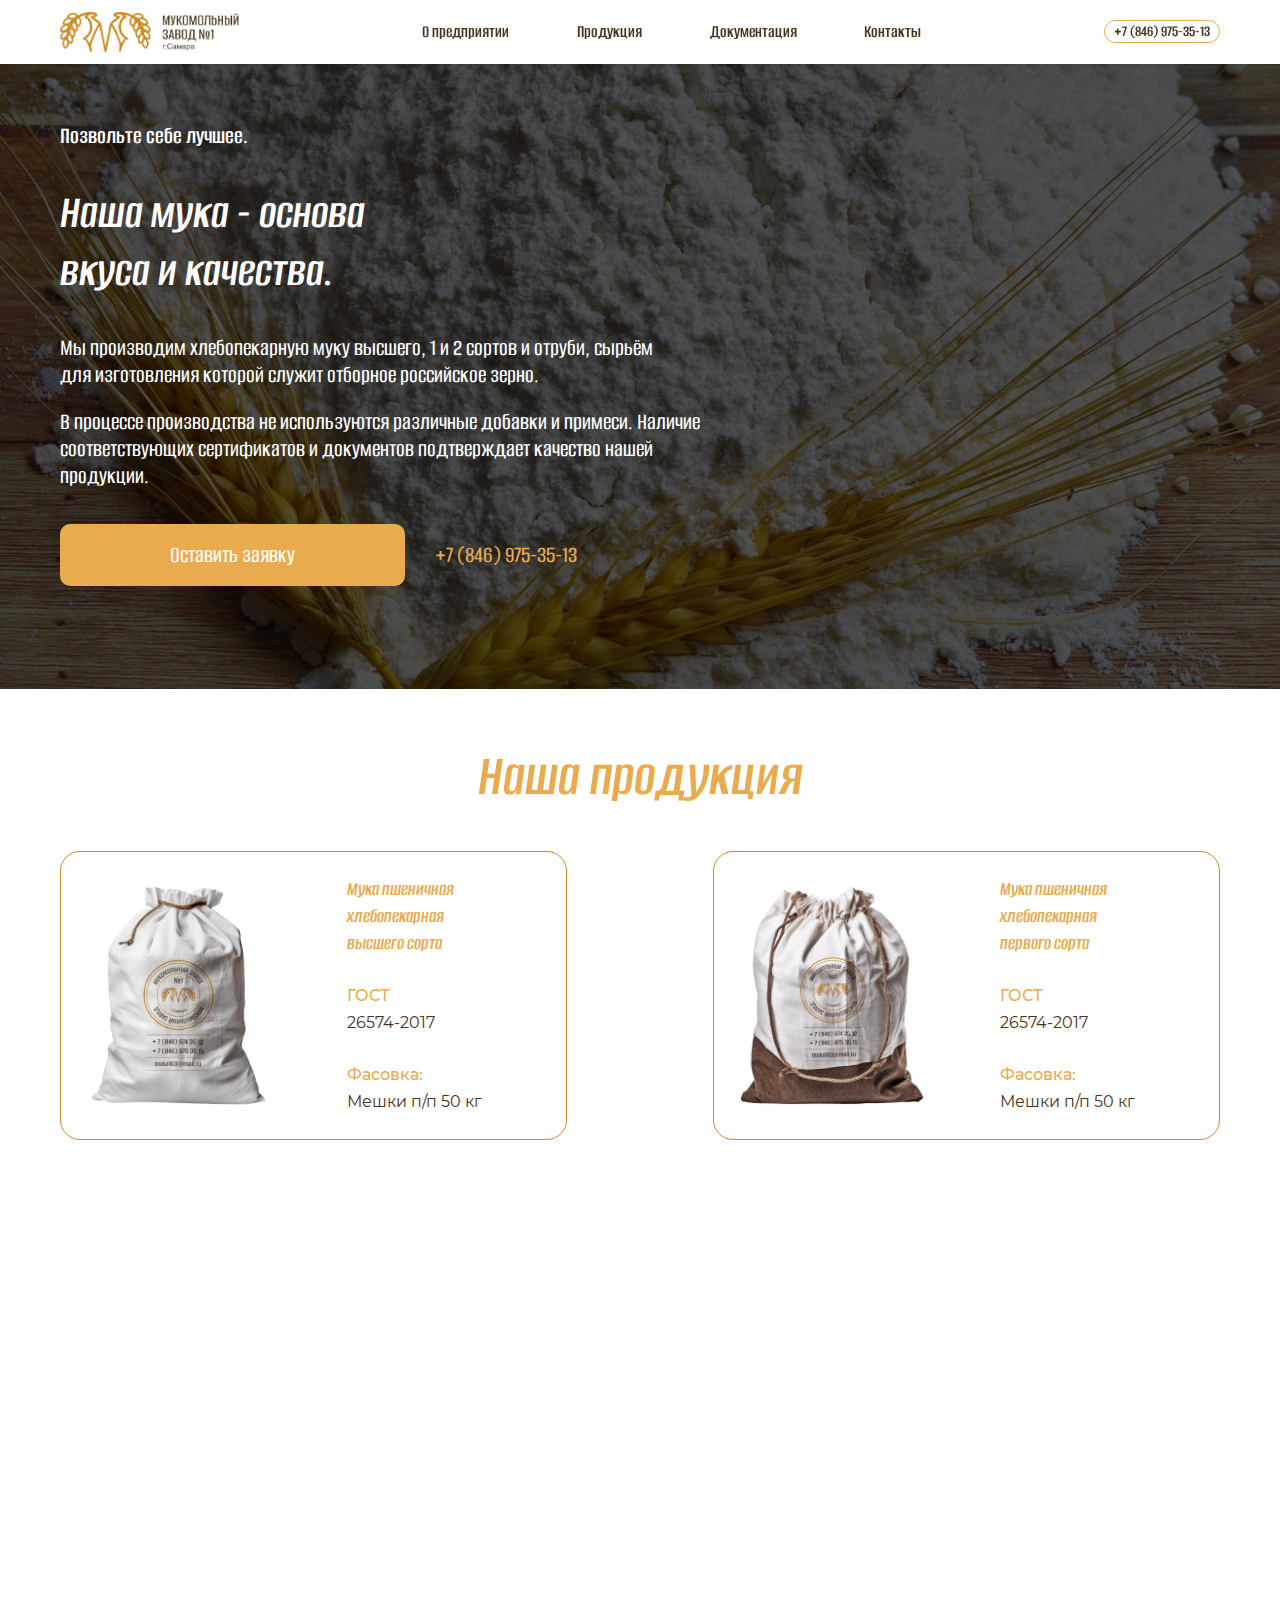
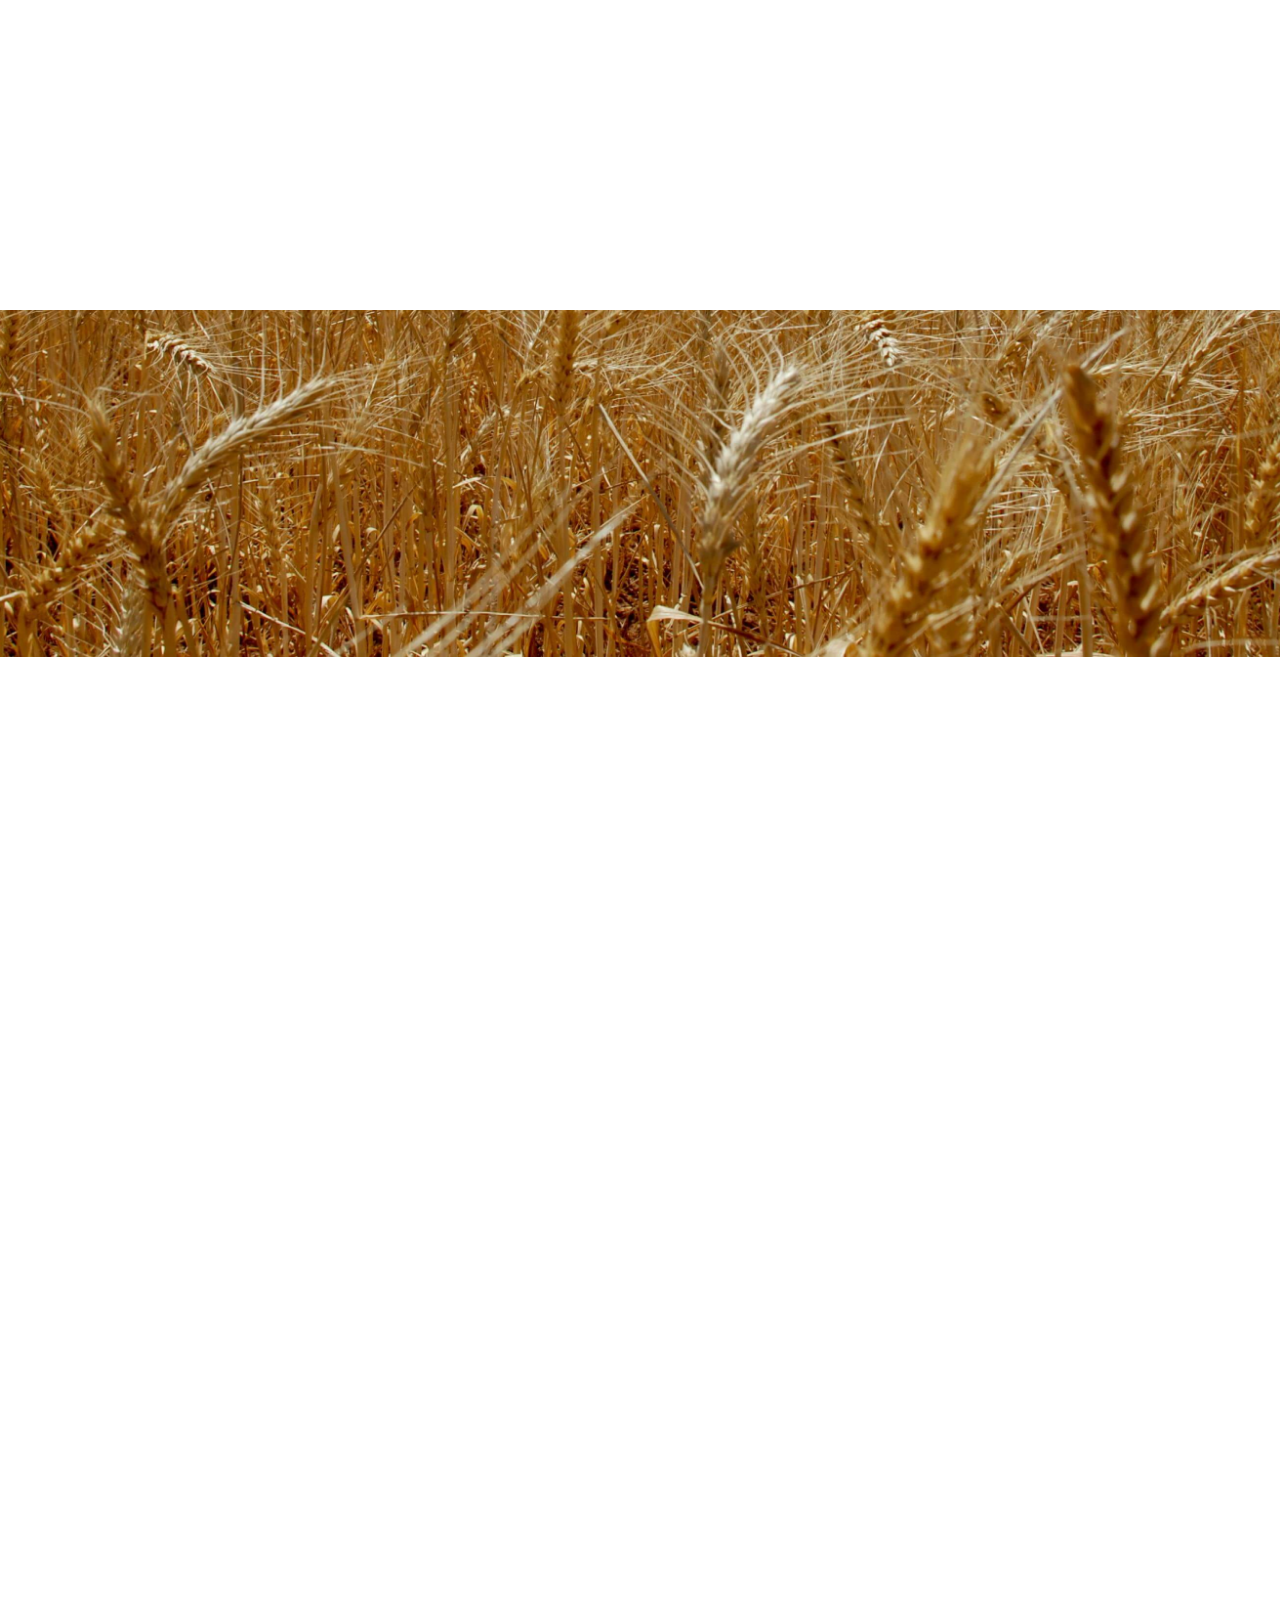
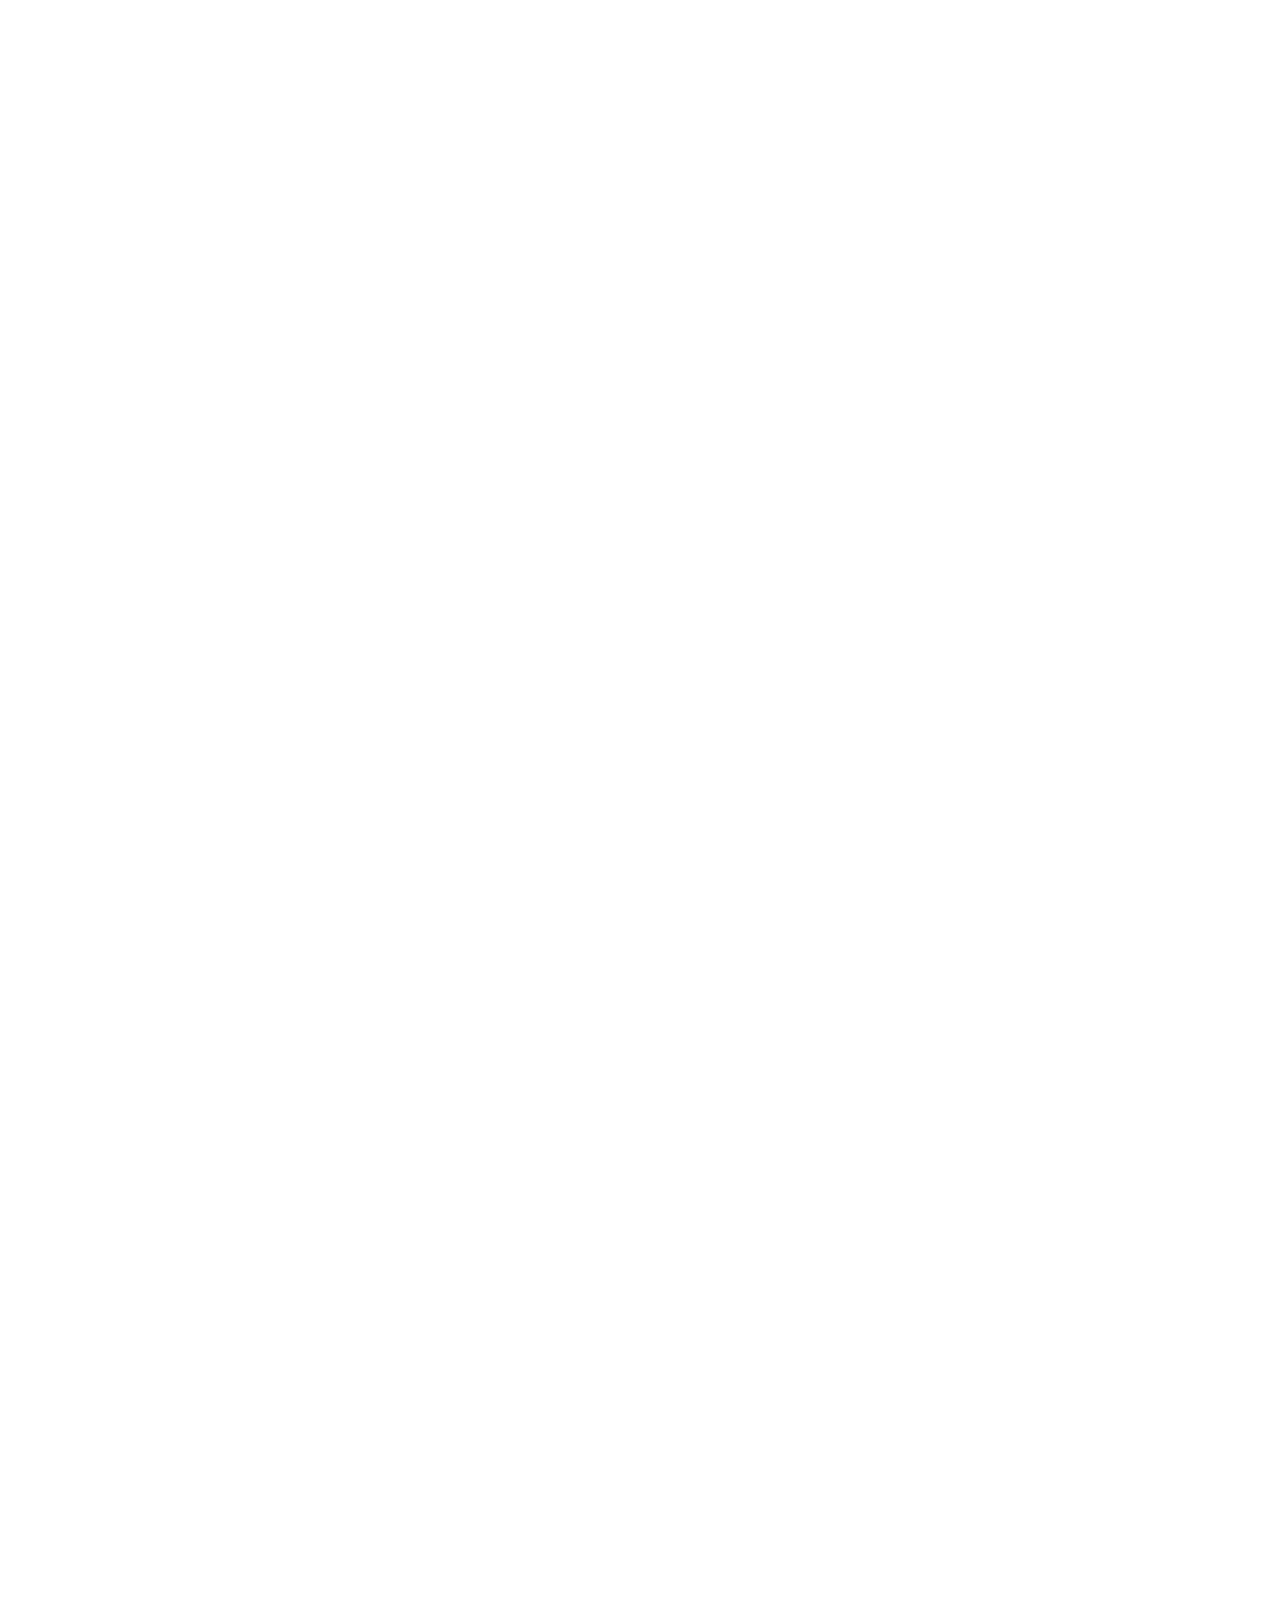
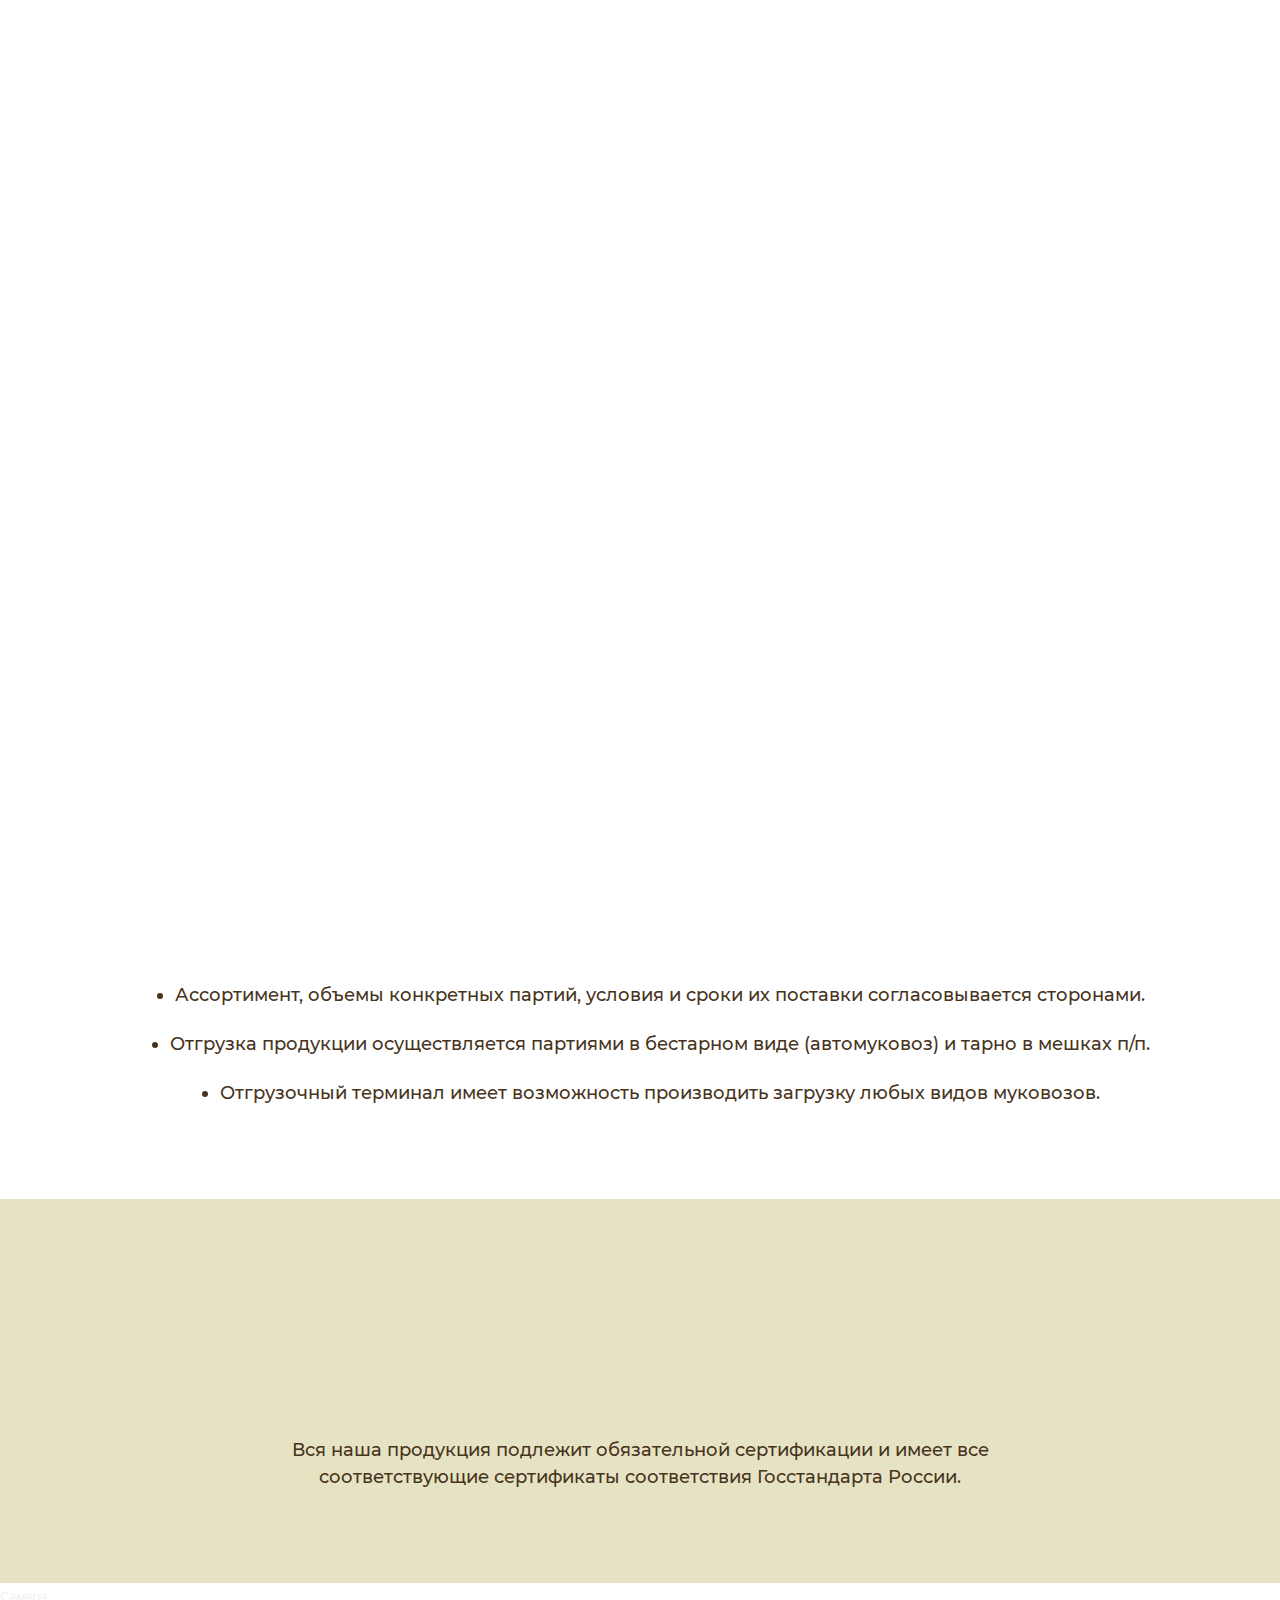
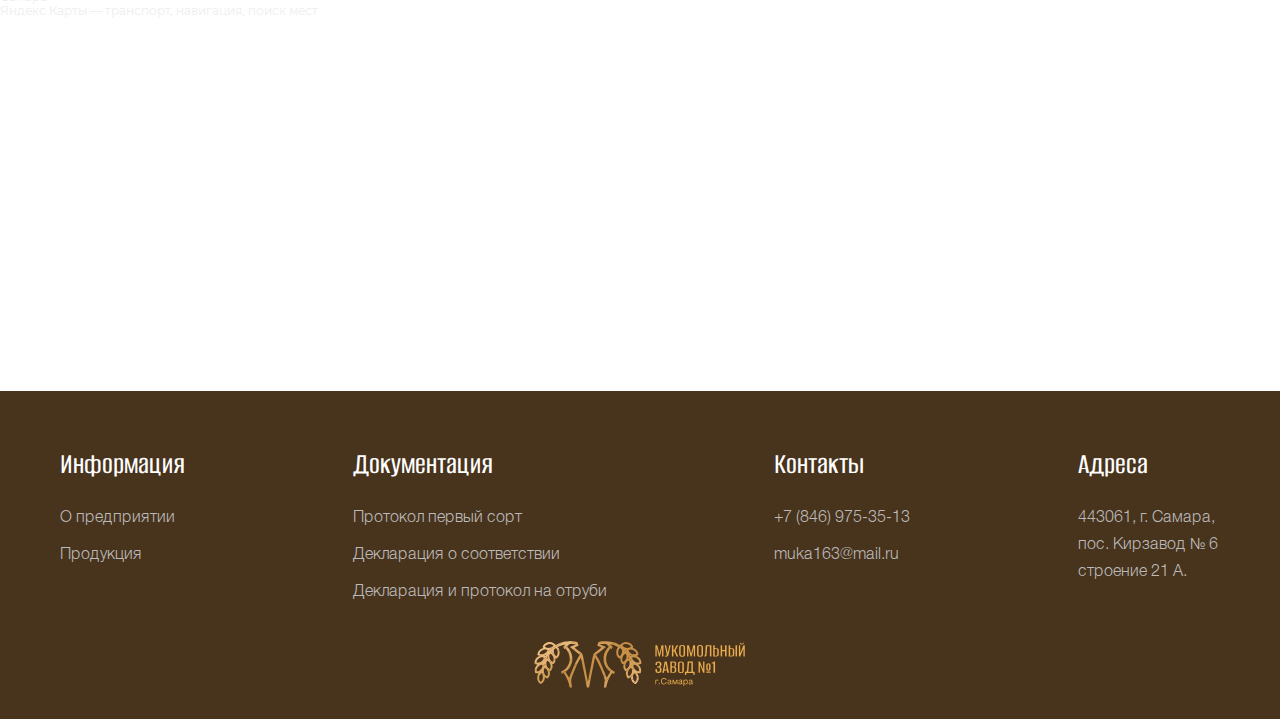
==== commit 5c7cfe18: "some fixes" ====
--- a/index.html
+++ b/index.html
@@ -152,6 +152,7 @@
             <section class="section section-gap features">
                 <div class="container">
                     <div class="inner">
+                        <div class="line wow animate__animated animate__fadeIn" data-wow-delay="1.3s"></div>
                         <div class="feature wow animate__animated animate__fadeIn" data-wow-delay=".3s">
                             <p>
                                 Пшеничная мука высшего сорта богата витаминами группы В, которые важны для восстановительных процессов и работы нервной системы.
@@ -441,7 +442,10 @@
             </section>
         </div>
     </main>
-    <footer id="footer" class="footer">
+    <div class="map">
+    <div style="position:relative;overflow:hidden;"><a href="https://yandex.ru/maps/51/samara/?utm_medium=mapframe&utm_source=maps" style="color:#eee;font-size:12px;position:absolute;top:0px;">Самара</a><a href="https://yandex.ru/maps/51/samara/?from=mapframe&ll=50.139231%2C53.149615&mode=usermaps&source=mapframe&um=constructor%3Ac436ecf85ba4c01962c6c380e85b4ebcf0cd9a6ace449cbc88b9496642de4341&utm_medium=mapframe&utm_source=maps&z=15.71" style="color:#eee;font-size:12px;position:absolute;top:14px;">Яндекс Карты — транспорт, навигация, поиск мест</a><iframe src="https://yandex.ru/map-widget/v1/?from=mapframe&ll=50.139231%2C53.149615&mode=usermaps&source=mapframe&um=constructor%3Ac436ecf85ba4c01962c6c380e85b4ebcf0cd9a6ace449cbc88b9496642de4341&utm_source=mapframe&z=15.71" width="560" height="400" frameborder="1" allowfullscreen="true" style="position:relative;"></iframe></div>
+</div>
+<footer id="footer" class="footer">
     <div id="contacts" class="container">
         <div class="inner">
             <div class="item">
--- a/css/style.min.css
+++ b/css/style.min.css
@@ -1 +1 @@
-@font-face{font-family:Montserrat;font-weight:300;font-style:normal;src:url(../fonts/Montserrat-Light.woff);font-display:swap}@font-face{font-family:Montserrat;font-weight:400;font-style:normal;src:url(../fonts/Montserrat-Regular.woff);font-display:swap}@font-face{font-family:Montserrat;font-weight:400;font-style:italic;src:url(../fonts/Montserrat-Italic.woff);font-display:swap}@font-face{font-family:Montserrat;font-weight:500;font-style:normal;src:url(../fonts/Montserrat-Medium.woff);font-display:swap}@font-face{font-family:Montserrat;font-weight:600;font-style:normal;src:url(../fonts/Montserrat-SemiBold.woff);font-display:swap}@font-face{font-family:Montserrat;font-weight:600;font-style:italic;src:url(../fonts/Montserrat-SemiBoldItalic.woff);font-display:swap}@font-face{font-family:HelveticaNeueCyr;font-weight:300;font-style:normal;src:url(../fonts/HelveticaNeueCyr-Light.woff);font-display:swap}@font-face{font-family:HelveticaNeueCyr;font-weight:500;font-style:normal;src:url(../fonts/HelveticaNeueCyr-Medium.woff);font-display:swap}@font-face{font-family:HelveticaNeueCyr;font-weight:500;font-style:italic;src:url(../fonts/HelveticaNeueCyr-MediumItalic.woff);font-display:swap}@font-face{font-family:AlumniSans;font-weight:400;font-style:italic;src:url(../fonts/AlumniSans-Italic.woff);font-display:swap}@font-face{font-family:AlumniSans;font-weight:500;font-style:normal;src:url(../fonts/AlumniSans-Medium.woff);font-display:swap}@font-face{font-family:AlumniSans;font-weight:600;font-style:normal;src:url(../fonts/AlumniSans-SemiBold.woff);font-display:swap}@font-face{font-family:AlumniSans;font-weight:600;font-style:italic;src:url(../fonts/AlumniSans-SemiBoldItalic.woff);font-display:swap}@font-face{font-family:AlumniSans;font-weight:900;font-style:italic;src:url(../fonts/AlumniSans-BlackItalic.woff);font-display:swap}:root{--white:#fff;--black:#000;--orange:#E9AB4E;--orange-black:#48331C}*,::after,::before{box-sizing:border-box}html{height:100%;scroll-behavior:smooth}body{margin:0;padding:0;font-size:18px;line-height:150%;font-weight:400;font-family:Montserrat,Arial,sans-serif;color:var(--orange-black);background-color:var(--white);display:flex;flex-direction:column;position:relative}body.overflow-hidden{overflow:hidden}a{text-decoration:none;color:var(--orange);transition:.5s}a:hover{color:var(--orange-black)}img{max-width:100%;height:auto}.btn{background:0 0;border:none;cursor:pointer;font-family:inherit;padding:0;color:inherit;transition:.3s}.muka-btn{height:clamp(3.125rem,2.8rem + 1.33vw,4rem);border-radius:10px;width:100%;max-width:345px;display:flex;align-items:center;justify-content:center}.muka-btn.orange{background-color:var(--orange)}.muka-btn.orange:hover{background-color:var(--orange-black)}input[type=email],input[type=tel],input[type=text],textarea{border:2px solid rgba(0,0,0,.1);background-color:transparent;outline:0;height:50px;padding:0 15px;transition:.3s}textarea{padding:15px;min-height:150px;resize:none}input[type=email]:focus,input[type=tel]:focus,input[type=text]:focus,textarea:focus{border-color:var(--orange)}.container{width:100%;max-width:1200px;padding:0 20px;margin:0 auto}#footer,#header{flex:0 0 auto}#content{flex:1 0 auto}.section-gap{padding:clamp(2.5rem,1.571rem + 3.81vw,5rem) 0}.section-gap-top{padding-top:clamp(2.5rem,1.571rem + 3.81vw,5rem)}.section-gap-bottom{padding-bottom:clamp(2.5rem,1.571rem + 3.81vw,5rem)}.section-header{margin-bottom:clamp(2.5rem,-2.067rem + 7.37vw,4.563rem)}.section-header.center{display:flex;flex-direction:column;align-items:center;text-align:center}.section-header h2{margin:0;color:var(--orange);font-size:clamp(2.5rem,-1.652rem + 6.7vw,4.375rem);font-family:AlumniSans,Arial,Helvetica,sans-serif;font-weight:600;font-style:italic}.nav-toggle{width:26px;height:26px;display:flex;flex-direction:column;row-gap:5px;align-items:center;justify-content:center}.nav-toggle span{display:block;width:100%;height:3px;background-color:var(--black);transform-origin:4px 0;border-radius:10px;transition:transform .5s cubic-bezier(.77,.2,.05,1),background .5s cubic-bezier(.77,.2,.05,1),opacity .55s}.nav-toggle.active span:nth-child(1){transform:rotate(45deg) translate(4px,-1px)}.nav-toggle.active span:nth-child(2){opacity:0}.nav-toggle.active span:nth-child(3){transform:rotate(-45deg) translate(2px,0)}.wrap{overflow:hidden}.header{position:sticky;left:0;right:0;top:0;z-index:999;background-color:var(--white);box-shadow:0 1px 3px rgba(0,0,0,.1)}.header-nav ul{margin:0;padding:0;list-style:none;display:flex;align-items:center;-moz-column-gap:clamp(2.5rem,-3.513rem + 9.7vw,8.125rem);column-gap:clamp(2.5rem,-3.513rem + 9.7vw,8.125rem)}.header-nav ul a{font-family:AlumniSans,Arial,Helvetica,sans-serif;color:var(--orange-black);font-weight:600}.header-nav ul a:hover{color:var(--orange)}.header .logo{max-width:clamp(9.375rem,8.578rem + 3.27vw,12.5rem);display:flex}.header .logo img{width:100%;height:100%;-o-object-fit:contain;object-fit:contain}.header-inner{display:flex;align-items:center;justify-content:space-between;padding:12px 0}.header-phone{font-family:AlumniSans,Arial,Helvetica,sans-serif;font-weight:600;color:var(--orange-black);padding:0 9px;display:flex;align-items:center;justify-content:center;border:1px solid var(--orange);border-radius:15px;height:23px;font-size:16px}.header-phone:hover{background-color:var(--orange);color:var(--white)}.intro{background-repeat:no-repeat;background-position:center;background-size:cover;position:relative;color:var(--white);font-family:AlumniSans,Arial,Helvetica,sans-serif;font-size:clamp(1.125rem,.962rem + .67vw,1.563rem);font-weight:500}.intro::before{content:"";position:absolute;left:0;right:0;bottom:0;top:0;background-color:rgba(0,0,0,.6)}.intro .inner{padding-top:58px;padding-bottom:clamp(3.125rem,1.663rem + 6vw,7.063rem);position:relative;display:flex;flex-direction:column;row-gap:35px}.intro .title{margin:0;font-style:italic;font-weight:600;line-height:120%;max-width:400px}.intro .description{max-width:653px;display:flex;flex-direction:column;row-gap:20px}.intro .description p{margin:0}.intro .links{display:flex;align-items:center;gap:30px}.intro .phone:hover{color:var(--white)}.product{display:flex;align-items:center;-moz-column-gap:clamp(1.875rem,-7.813rem + 15.63vw,6.25rem);column-gap:clamp(1.875rem,-7.813rem + 15.63vw,6.25rem);padding:24px;border:1.5px solid #d08921;border-radius:20px}.product img{width:100%;max-width:187px;max-height:218px;-o-object-fit:contain;object-fit:contain}.product .name{font-size:20px;font-family:AlumniSans,Arial,Helvetica,sans-serif;font-style:italic;font-weight:600;max-width:108px;display:inline-block;color:var(--orange)}.product .info{font-size:16px;display:flex;flex-direction:column;row-gap:25px}.product .info-item span{font-weight:500;color:var(--orange)}.products .inner{display:grid;grid-template-columns:repeat(2,1fr);-moz-column-gap:clamp(3.125rem,-17.634rem + 33.48vw,12.5rem);column-gap:clamp(3.125rem,-17.634rem + 33.48vw,12.5rem);row-gap:clamp(1.875rem,1.411rem + 1.9vw,3.125rem)}.feature{padding:25px;background-color:#f4d5a6;color:var(--white);text-align:center;display:flex;flex-direction:column;align-items:center;justify-content:center;font-size:18px;color:var(--orange-black);border-radius:10px;row-gap:10px}.feature p{margin:0}.features .inner{display:grid;grid-template-columns:repeat(3,1fr);-moz-column-gap:clamp(1.875rem,-4.353rem + 10.04vw,4.688rem);column-gap:clamp(1.875rem,-4.353rem + 10.04vw,4.688rem);row-gap:30px;position:relative}.features .inner::before{content:"";position:absolute;right:0;display:block;top:50%;left:50%;transform:translate(-50%,-50%);width:100%;height:2px;background:var(--orange);z-index:-1}.image-section{width:100%;height:clamp(18.75rem,17.473rem + 5.24vw,22.188rem);-o-object-fit:cover;object-fit:cover}.benefit{display:flex;flex-direction:column;align-items:flex-end;text-align:right;row-gap:11px;width:100%}.benefit .icon{display:inline-block;width:clamp(2.5rem,2.268rem + .95vw,3.125rem);height:clamp(2.5rem,2.268rem + .95vw,3.125rem);background-repeat:no-repeat;background-size:contain;background-position:center}.benefit .title{font-family:AlumniSans,Arial,Helvetica,sans-serif;font-style:italic;font-weight:600;color:var(--orange);font-size:clamp(3.125rem,2.661rem + 1.9vw,4.375rem);line-height:100%}.benefit .description{font-size:16px}.benefit.right{align-items:flex-start;text-align:left}.benefits .inner{display:flex;row-gap:20px;-moz-column-gap:36px;column-gap:36px}.benefits .items{display:flex;flex-direction:column;row-gap:11px}.benefits-img{max-width:clamp(18.75rem,-9.344rem + 45.31vw,31.438rem);width:100%;-o-object-fit:contain;object-fit:contain}.about .inner{display:grid;grid-template-columns:repeat(3,1fr);gap:20px;position:relative}.about .items{display:flex;flex-direction:column;row-gap:clamp(1.25rem,.693rem + 2.29vw,2.75rem)}.about .items img{width:100%;height:419px;-o-object-fit:cover;object-fit:cover}.about .items img.small{height:228px}.about .items img.medium{height:369px}.about .items img.full{height:100%}.about .items .text{display:flex;flex-direction:column;row-gap:30px}.about .items .text p{margin:0}.step{display:flex;align-items:center;-moz-column-gap:clamp(1.875rem,1.411rem + 1.9vw,3.125rem);column-gap:clamp(1.875rem,1.411rem + 1.9vw,3.125rem)}.step .number{color:var(--orange);font-family:AlumniSans,Arial,Helvetica,sans-serif;font-style:italic;font-weight:900;font-size:clamp(7.813rem,4.911rem + 11.9vw,15.625rem);line-height:55%;min-width:50px}.step .info{display:flex;flex-direction:column;row-gap:clamp(1.25rem,.67rem + 2.38vw,2.813rem);max-width:485px}.step .title{font-size:30px;font-family:AlumniSans,Arial,Helvetica,sans-serif;font-style:italic;font-weight:600;color:var(--orange)}.step .text{display:flex;flex-direction:column;row-gap:15px}.step .text p{margin:0}.step .text strong{font-weight:500}.delivery .inner{display:flex;flex-direction:column;row-gap:30px}.delivery .items{display:flex;flex-direction:column;row-gap:20px}.delivery .step:nth-child(2n){align-self:flex-end}.delivery-img{width:100%;max-height:447px;-o-object-fit:contain;object-fit:contain}.delivery-bottom{display:flex;flex-direction:column;align-items:center;font-weight:500}.delivery-bottom ul{display:flex;flex-direction:column;align-items:center;row-gap:22px}.slider-nav button{position:absolute;width:30px;height:40px;display:flex;align-items:center;justify-content:center;background-color:rgba(0,0,0,.3);top:50%;left:0;transform:translate(0,-50%);z-index:3}.slider-nav button:hover{background-color:var(--orange)}.slider-nav button.swiper-button-disabled{opacity:.6}.slider-nav button svg{fill:#fff;width:20px;height:20px}.slider-nav button.next{left:unset;right:0}.slider-nav button.swiper-button-lock{opacity:0;visibility:hidden}.certs{background-color:#e6e3c4}.certs-slider .swiper-slide{width:100%;max-width:245px;height:auto}.certs-slider .swiper-slide a{position:relative;display:flex;height:100%}.certs-slider .swiper-slide a::before{content:"";position:absolute;left:0;right:0;bottom:0;top:0;background-color:rgba(0,0,0,.6);opacity:0;visibility:hidden;transition:.3s}.certs-slider .swiper-slide a:hover::before{opacity:1;visibility:visible}.certs-slider .swiper-slide img{width:100%;height:100%;-o-object-fit:contain;object-fit:contain}.certs-slider .swiper-slide.horizontal{max-width:491px}.certs-bottom{max-width:760px;margin:0 auto;margin-top:clamp(1.875rem,.621rem + 5.14vw,5.25rem);text-align:center;font-weight:500}.to-top{position:fixed;width:50px;height:50px;right:15px;bottom:15px;border-radius:50%;background-color:var(--orange);display:flex;align-items:center;justify-content:center;z-index:998;border:1px solid var(--white);transition:.3s}.to-top svg{fill:var(--white);width:20px;height:20px}.to-top:hover{background-color:var(--orange-black)}.to-top:not(.show){opacity:0;visibility:hidden}.footer{padding-top:60px;padding-bottom:30px;background-color:var(--orange-black);color:var(--white)}.footer .inner{display:flex;justify-content:space-between;gap:40px}.footer .list{margin:0;padding:0;list-style:none;font-size:16px;display:flex;flex-direction:column;row-gap:10px;color:#bababa;font-family:HelveticaNeueCyr,Arial,Helvetica,sans-serif;font-weight:300}.footer .list a{color:#bababa;font-size:16px}.footer .list a:hover{color:var(--white);text-decoration:underline}.footer .item{display:flex;flex-direction:column;row-gap:clamp(1.25rem,1.064rem + .76vw,1.75rem)}.footer .item .title{font-family:AlumniSans,Arial,Helvetica,sans-serif;font-weight:500;font-size:30px}.footer .item.address{max-width:142px;font-size:16px}.footer .item address{font-style:normal}.footer .bottom{margin-top:30px;display:flex;justify-content:center}.footer .logo{max-width:218px}.modal{position:fixed;left:0;bottom:0;top:0;right:0;background:rgba(18,18,18,.3);-webkit-backdrop-filter:blur(10px);backdrop-filter:blur(10px);z-index:99999;display:flex;align-items:center;justify-content:center;padding:0 15px;opacity:0;visibility:hidden;transition:.3s}.modal-inner{background-color:var(--white);padding:30px;border-radius:16px;position:relative;width:100%;z-index:1;transform:scale(.7);transition:.3s}.modal .title{margin:0}.modal-close{top:15px;right:15px;position:absolute;font-size:0;display:flex;align-items:center;justify-content:center;width:24px;height:24px;z-index:2}.modal-close::after,.modal-close::before{content:"";position:absolute;width:100%;height:2px;border-radius:10px;background-color:var(--black);transition:.3s}.modal-close::before{transform:rotate(-45deg)}.modal-close::after{transform:rotate(45deg)}.modal-close:focus::after,.modal-close:focus::before,.modal-close:hover::after,.modal-close:hover::before{background-color:var(--orange)}.modal.active{opacity:1;visibility:visible}.modal.active .modal-inner{transform:scale(1)}.application .modal-inner{max-width:500px}.application form{display:flex;flex-direction:column;row-gap:20px}.application .title{font-family:AlumniSans,Arial,Helvetica,sans-serif;font-weight:700;font-size:35px;margin-bottom:30px;max-width:90%}.application .form-submit{font-family:AlumniSans,Arial,Helvetica,sans-serif;font-size:25px;max-width:100%;color:#fff;text-transform:uppercase;border-radius:0;height:50px}@media (max-width:992px){.hide-md{display:none}.header-inner{justify-content:flex-start;-moz-column-gap:15px;column-gap:15px}.header-nav{position:fixed;left:0;right:0;bottom:0;top:0;z-index:999;display:flex;align-items:center;justify-content:center;background:rgba(255,255,255,.8);-webkit-backdrop-filter:blur(10px);backdrop-filter:blur(10px);opacity:0;visibility:hidden;transition:.3s}.header-nav ul{flex-direction:column;row-gap:30px}.header-nav ul a{font-size:30px}.header-nav.active{opacity:1;visibility:visible}.header-phone{margin-left:auto}.header.nav-active .header-phone,.header.nav-active .logo,.header.nav-active .nav-toggle{position:relative;z-index:9999}.product img{max-width:clamp(9.625rem,8.289rem + 5.48vw,11.688rem)}.product .name{max-width:100%;font-family:HelveticaNeueCyr,Arial,Helvetica,sans-serif;font-weight:500;font-size:clamp(.875rem,.632rem + 1vw,1.25rem);line-height:120%}.features .inner,.products .inner{grid-template-columns:1fr}.features .inner::before{width:2px;height:100%}.benefit .subtitle{max-width:275px;min-height:60px;display:inline-block}.benefits .inner{display:grid;grid-template-columns:repeat(2,1fr);-moz-column-gap:246px;column-gap:246px}.benefits-img{grid-column:1/-1;order:-1;margin:0 auto}.about .inner{grid-template-columns:repeat(1,1fr)}.about .items img.full{max-height:400px}.footer .inner{display:grid;grid-template-columns:repeat(2,1fr)}}@media (max-width:753px){.intro .links{flex-direction:column}.benefit{align-items:flex-start;text-align:left}.benefits .inner{grid-template-columns:1fr}.step{align-items:flex-start}.delivery .items{row-gap:40px}.certs-slider{padding:0 15px}.certs-slider-container{padding:0}}@media (max-width:576px){.xs-stretch{max-width:100%}}@media (min-width:992px){.show-md{display:none}}+@font-face{font-family:Montserrat;font-weight:300;font-style:normal;src:url(../fonts/Montserrat-Light.woff);font-display:swap}@font-face{font-family:Montserrat;font-weight:400;font-style:normal;src:url(../fonts/Montserrat-Regular.woff);font-display:swap}@font-face{font-family:Montserrat;font-weight:400;font-style:italic;src:url(../fonts/Montserrat-Italic.woff);font-display:swap}@font-face{font-family:Montserrat;font-weight:500;font-style:normal;src:url(../fonts/Montserrat-Medium.woff);font-display:swap}@font-face{font-family:Montserrat;font-weight:600;font-style:normal;src:url(../fonts/Montserrat-SemiBold.woff);font-display:swap}@font-face{font-family:Montserrat;font-weight:600;font-style:italic;src:url(../fonts/Montserrat-SemiBoldItalic.woff);font-display:swap}@font-face{font-family:HelveticaNeueCyr;font-weight:300;font-style:normal;src:url(../fonts/HelveticaNeueCyr-Light.woff);font-display:swap}@font-face{font-family:HelveticaNeueCyr;font-weight:500;font-style:normal;src:url(../fonts/HelveticaNeueCyr-Medium.woff);font-display:swap}@font-face{font-family:HelveticaNeueCyr;font-weight:500;font-style:italic;src:url(../fonts/HelveticaNeueCyr-MediumItalic.woff);font-display:swap}@font-face{font-family:AlumniSans;font-weight:400;font-style:italic;src:url(../fonts/AlumniSans-Italic.woff);font-display:swap}@font-face{font-family:AlumniSans;font-weight:500;font-style:normal;src:url(../fonts/AlumniSans-Medium.woff);font-display:swap}@font-face{font-family:AlumniSans;font-weight:600;font-style:normal;src:url(../fonts/AlumniSans-SemiBold.woff);font-display:swap}@font-face{font-family:AlumniSans;font-weight:600;font-style:italic;src:url(../fonts/AlumniSans-SemiBoldItalic.woff);font-display:swap}@font-face{font-family:AlumniSans;font-weight:900;font-style:italic;src:url(../fonts/AlumniSans-BlackItalic.woff);font-display:swap}:root{--white:#fff;--black:#000;--orange:#E9AB4E;--orange-black:#48331C}*,::after,::before{box-sizing:border-box}html{height:100%;scroll-behavior:smooth}body{margin:0;padding:0;font-size:18px;line-height:150%;font-weight:400;font-family:Montserrat,Arial,sans-serif;color:var(--orange-black);background-color:var(--white);display:flex;flex-direction:column;position:relative}body.overflow-hidden{overflow:hidden}a{text-decoration:none;color:var(--orange);transition:.5s}a:hover{color:var(--orange-black)}img{max-width:100%;height:auto}.btn{background:0 0;border:none;cursor:pointer;font-family:inherit;padding:0;color:inherit;transition:.3s}.muka-btn{height:clamp(3.125rem,2.8rem + 1.33vw,4rem);border-radius:10px;width:100%;max-width:345px;display:flex;align-items:center;justify-content:center}.muka-btn.orange{background-color:var(--orange)}.muka-btn.orange:hover{background-color:var(--orange-black)}input[type=email],input[type=tel],input[type=text],textarea{border:2px solid rgba(0,0,0,.1);background-color:transparent;outline:0;height:50px;padding:0 15px;transition:.3s}textarea{padding:15px;min-height:150px;resize:none}input[type=email]:focus,input[type=tel]:focus,input[type=text]:focus,textarea:focus{border-color:var(--orange)}.container{width:100%;max-width:1200px;padding:0 20px;margin:0 auto}#footer,#header{flex:0 0 auto}#content{flex:1 0 auto}.section-gap{padding:clamp(2.5rem,1.571rem + 3.81vw,5rem) 0}.section-gap-top{padding-top:clamp(2.5rem,1.571rem + 3.81vw,5rem)}.section-gap-bottom{padding-bottom:clamp(2.5rem,1.571rem + 3.81vw,5rem)}.section-header{margin-bottom:clamp(2.5rem,-2.067rem + 7.37vw,4.563rem)}.section-header.center{display:flex;flex-direction:column;align-items:center;text-align:center}.section-header h2{margin:0;color:var(--orange);font-size:clamp(2.5rem,-1.652rem + 6.7vw,4.375rem);font-family:AlumniSans,Arial,Helvetica,sans-serif;font-weight:600;font-style:italic}.nav-toggle{width:26px;height:26px;display:flex;flex-direction:column;row-gap:5px;align-items:center;justify-content:center}.nav-toggle span{display:block;width:100%;height:3px;background-color:var(--black);transform-origin:4px 0;border-radius:10px;transition:transform .5s cubic-bezier(.77,.2,.05,1),background .5s cubic-bezier(.77,.2,.05,1),opacity .55s}.nav-toggle.active span:nth-child(1){transform:rotate(45deg) translate(4px,-1px)}.nav-toggle.active span:nth-child(2){opacity:0}.nav-toggle.active span:nth-child(3){transform:rotate(-45deg) translate(2px,0)}.wrap{overflow:hidden}.header{position:sticky;left:0;right:0;top:0;z-index:999;background-color:var(--white);box-shadow:0 1px 3px rgba(0,0,0,.1)}.header-nav ul{margin:0;padding:0;list-style:none;display:flex;align-items:center;-moz-column-gap:clamp(2.5rem,-3.513rem + 9.7vw,8.125rem);column-gap:clamp(2.5rem,-3.513rem + 9.7vw,8.125rem)}.header-nav ul a{font-family:AlumniSans,Arial,Helvetica,sans-serif;color:var(--orange-black);font-weight:600}.header-nav ul a:hover{color:var(--orange)}.header .logo{max-width:clamp(9.375rem,8.578rem + 3.27vw,12.5rem);display:flex}.header .logo img{width:100%;height:100%;-o-object-fit:contain;object-fit:contain}.header-inner{display:flex;align-items:center;justify-content:space-between;padding:12px 0}.header-phone{font-family:AlumniSans,Arial,Helvetica,sans-serif;font-weight:600;color:var(--orange-black);padding:0 9px;display:flex;align-items:center;justify-content:center;border:1px solid var(--orange);border-radius:15px;height:23px;font-size:16px}.header-phone:hover{background-color:var(--orange);color:var(--white)}.intro{background-repeat:no-repeat;background-position:center;background-size:cover;position:relative;color:var(--white);font-family:AlumniSans,Arial,Helvetica,sans-serif;font-size:clamp(1.125rem,.962rem + .67vw,1.563rem);font-weight:500}.intro::before{content:"";position:absolute;left:0;right:0;bottom:0;top:0;background-color:rgba(0,0,0,.6)}.intro .inner{padding-top:58px;padding-bottom:clamp(3.125rem,1.663rem + 6vw,7.063rem);position:relative;display:flex;flex-direction:column;row-gap:35px}.intro .title{margin:0;font-style:italic;font-weight:600;line-height:120%;max-width:400px}.intro .description{max-width:653px;display:flex;flex-direction:column;row-gap:20px}.intro .description p{margin:0}.intro .links{display:flex;align-items:center;gap:30px}.intro .phone:hover{color:var(--white)}.product{display:flex;align-items:center;-moz-column-gap:clamp(1.875rem,-7.813rem + 15.63vw,6.25rem);column-gap:clamp(1.875rem,-7.813rem + 15.63vw,6.25rem);padding:24px;border:1.5px solid #d08921;border-radius:20px}.product img{width:100%;max-width:187px;max-height:218px;-o-object-fit:contain;object-fit:contain}.product .name{font-size:20px;font-family:AlumniSans,Arial,Helvetica,sans-serif;font-style:italic;font-weight:600;max-width:108px;display:inline-block;color:var(--orange)}.product .info{font-size:16px;display:flex;flex-direction:column;row-gap:25px}.product .info-item span{font-weight:500;color:var(--orange)}.products .inner{display:grid;grid-template-columns:repeat(2,1fr);-moz-column-gap:clamp(3.125rem,-17.634rem + 33.48vw,12.5rem);column-gap:clamp(3.125rem,-17.634rem + 33.48vw,12.5rem);row-gap:clamp(1.875rem,1.411rem + 1.9vw,3.125rem)}.feature{padding:25px;background-color:#f4d5a6;color:var(--white);text-align:center;display:flex;flex-direction:column;align-items:center;justify-content:center;font-size:18px;color:var(--orange-black);border-radius:10px;row-gap:10px}.feature p{margin:0}.features .inner{display:grid;grid-template-columns:repeat(3,1fr);-moz-column-gap:clamp(1.875rem,-4.353rem + 10.04vw,4.688rem);column-gap:clamp(1.875rem,-4.353rem + 10.04vw,4.688rem);row-gap:30px;position:relative}.features .line{position:absolute;right:0;display:block;top:50%;left:50%;transform:translate(-50%,-50%);width:100%;height:2px;background:var(--orange);z-index:-1}.image-section{width:100%;height:clamp(18.75rem,17.473rem + 5.24vw,22.188rem);-o-object-fit:cover;object-fit:cover}.benefit{display:flex;flex-direction:column;align-items:flex-end;text-align:right;row-gap:11px;width:100%;min-height:250px}.benefit .icon{display:inline-block;width:clamp(2.5rem,2.268rem + .95vw,3.125rem);height:clamp(2.5rem,2.268rem + .95vw,3.125rem);background-repeat:no-repeat;background-size:contain;background-position:center}.benefit .title{font-family:AlumniSans,Arial,Helvetica,sans-serif;font-style:italic;font-weight:600;color:var(--orange);font-size:clamp(3.125rem,2.661rem + 1.9vw,4.375rem);line-height:100%}.benefit .description{font-size:16px}.benefit.right{align-items:flex-start;text-align:left}.benefits .inner{display:flex;row-gap:20px;-moz-column-gap:36px;column-gap:36px}.benefits .items{display:flex;flex-direction:column;row-gap:11px}.benefits-img{max-width:clamp(18.75rem,-9.344rem + 45.31vw,31.438rem);width:100%;-o-object-fit:contain;object-fit:contain}.about .inner{display:grid;grid-template-columns:repeat(3,1fr);gap:20px;position:relative}.about .items{display:flex;flex-direction:column;row-gap:clamp(1.25rem,.693rem + 2.29vw,2.75rem)}.about .items img{width:100%;height:419px;-o-object-fit:cover;object-fit:cover}.about .items img.small{height:228px}.about .items img.medium{height:369px}.about .items img.full{height:100%}.about .items .text{display:flex;flex-direction:column;row-gap:30px}.about .items .text p{margin:0}.step{display:flex;align-items:center;-moz-column-gap:clamp(1.875rem,1.411rem + 1.9vw,3.125rem);column-gap:clamp(1.875rem,1.411rem + 1.9vw,3.125rem)}.step .number{color:var(--orange);font-family:AlumniSans,Arial,Helvetica,sans-serif;font-style:italic;font-weight:900;font-size:clamp(7.813rem,4.911rem + 11.9vw,15.625rem);line-height:55%;min-width:50px}.step .info{display:flex;flex-direction:column;row-gap:clamp(1.25rem,.67rem + 2.38vw,2.813rem);max-width:485px}.step .title{font-size:30px;font-family:AlumniSans,Arial,Helvetica,sans-serif;font-style:italic;font-weight:600;color:var(--orange)}.step .text{display:flex;flex-direction:column;row-gap:15px}.step .text p{margin:0}.step .text strong{font-weight:500}.delivery .inner{display:flex;flex-direction:column;row-gap:30px}.delivery .items{display:flex;flex-direction:column;row-gap:20px}.delivery .step:nth-child(2n){align-self:flex-end}.delivery-img{width:100%;max-height:447px;-o-object-fit:contain;object-fit:contain}.delivery-bottom{display:flex;flex-direction:column;align-items:center;font-weight:500}.delivery-bottom ul{display:flex;flex-direction:column;align-items:center;row-gap:22px}.slider-nav button{position:absolute;width:30px;height:40px;display:flex;align-items:center;justify-content:center;background-color:rgba(0,0,0,.3);top:50%;left:0;transform:translate(0,-50%);z-index:3}.slider-nav button:hover{background-color:var(--orange)}.slider-nav button.swiper-button-disabled{opacity:.6}.slider-nav button svg{fill:#fff;width:20px;height:20px}.slider-nav button.next{left:unset;right:0}.slider-nav button.swiper-button-lock{opacity:0;visibility:hidden}.certs{background-color:#e6e3c4}.certs-slider .swiper-slide{width:100%;max-width:245px;height:auto}.certs-slider .swiper-slide a{position:relative;display:flex;height:100%}.certs-slider .swiper-slide a::before{content:"";position:absolute;left:0;right:0;bottom:0;top:0;background-color:rgba(0,0,0,.6);opacity:0;visibility:hidden;transition:.3s}.certs-slider .swiper-slide a:hover::before{opacity:1;visibility:visible}.certs-slider .swiper-slide img{width:100%;height:100%;-o-object-fit:contain;object-fit:contain}.certs-slider .swiper-slide.horizontal{max-width:491px}.certs-bottom{max-width:760px;margin:0 auto;margin-top:clamp(1.875rem,.621rem + 5.14vw,5.25rem);text-align:center;font-weight:500}.to-top{position:fixed;width:50px;height:50px;right:15px;bottom:15px;border-radius:50%;background-color:var(--orange);display:flex;align-items:center;justify-content:center;z-index:998;border:1px solid var(--white);transition:.3s}.to-top svg{fill:var(--white);width:20px;height:20px}.to-top:hover{background-color:var(--orange-black)}.to-top:not(.show){opacity:0;visibility:hidden}.map iframe{width:100%;border:0}.footer{padding-top:60px;padding-bottom:30px;background-color:var(--orange-black);color:var(--white)}.footer .inner{display:flex;justify-content:space-between;gap:40px}.footer .list{margin:0;padding:0;list-style:none;font-size:16px;display:flex;flex-direction:column;row-gap:10px;color:#bababa;font-family:HelveticaNeueCyr,Arial,Helvetica,sans-serif;font-weight:300}.footer .list a{color:#bababa;font-size:16px}.footer .list a:hover{color:var(--white);text-decoration:underline}.footer .item{display:flex;flex-direction:column;row-gap:clamp(1.25rem,1.064rem + .76vw,1.75rem)}.footer .item .title{font-family:AlumniSans,Arial,Helvetica,sans-serif;font-weight:500;font-size:30px}.footer .item.address{max-width:142px;font-size:16px}.footer .item address{font-style:normal}.footer .bottom{margin-top:30px;display:flex;justify-content:center}.footer .logo{max-width:218px}.modal{position:fixed;left:0;bottom:0;top:0;right:0;background:rgba(18,18,18,.3);-webkit-backdrop-filter:blur(10px);backdrop-filter:blur(10px);z-index:99999;display:flex;align-items:center;justify-content:center;padding:0 15px;opacity:0;visibility:hidden;transition:.3s}.modal-inner{background-color:var(--white);padding:30px;border-radius:16px;position:relative;width:100%;z-index:1;transform:scale(.7);transition:.3s}.modal .title{margin:0}.modal-close{top:15px;right:15px;position:absolute;font-size:0;display:flex;align-items:center;justify-content:center;width:24px;height:24px;z-index:2}.modal-close::after,.modal-close::before{content:"";position:absolute;width:100%;height:2px;border-radius:10px;background-color:var(--black);transition:.3s}.modal-close::before{transform:rotate(-45deg)}.modal-close::after{transform:rotate(45deg)}.modal-close:focus::after,.modal-close:focus::before,.modal-close:hover::after,.modal-close:hover::before{background-color:var(--orange)}.modal.active{opacity:1;visibility:visible}.modal.active .modal-inner{transform:scale(1)}.application .modal-inner{max-width:500px}.application form{display:flex;flex-direction:column;row-gap:20px}.application .title{font-family:AlumniSans,Arial,Helvetica,sans-serif;font-weight:700;font-size:35px;margin-bottom:30px;max-width:90%}.application .form-submit{font-family:AlumniSans,Arial,Helvetica,sans-serif;font-size:25px;max-width:100%;color:#fff;text-transform:uppercase;border-radius:0;height:50px}@media (max-width:992px){.hide-md{display:none}.header-inner{justify-content:flex-start;-moz-column-gap:15px;column-gap:15px}.header-nav{position:fixed;left:0;right:0;bottom:0;top:0;z-index:999;display:flex;align-items:center;justify-content:center;background:rgba(255,255,255,.8);-webkit-backdrop-filter:blur(10px);backdrop-filter:blur(10px);opacity:0;visibility:hidden;transition:.3s}.header-nav ul{flex-direction:column;row-gap:30px}.header-nav ul a{font-size:30px}.header-nav.active{opacity:1;visibility:visible}.header-phone{margin-left:auto}.header.nav-active .header-phone,.header.nav-active .logo,.header.nav-active .nav-toggle{position:relative;z-index:9999}.product img{max-width:clamp(9.625rem,8.289rem + 5.48vw,11.688rem)}.product .name{max-width:100%;font-family:HelveticaNeueCyr,Arial,Helvetica,sans-serif;font-weight:500;font-size:clamp(.875rem,.632rem + 1vw,1.25rem);line-height:120%}.features .inner,.products .inner{grid-template-columns:1fr}.features .line{width:2px;height:100%}.benefit{min-height:auto}.benefit .subtitle{max-width:275px;min-height:60px;display:inline-block}.benefits .inner{display:grid;grid-template-columns:repeat(2,1fr);-moz-column-gap:246px;column-gap:246px}.benefits-img{grid-column:1/-1;order:-1;margin:0 auto}.about .inner{grid-template-columns:repeat(1,1fr)}.about .items img.full{max-height:400px}.footer .inner{display:grid;grid-template-columns:repeat(2,1fr)}}@media (max-width:753px){.intro .links{flex-direction:column}.benefit{align-items:flex-start;text-align:left}.benefits .inner{grid-template-columns:1fr}.step{align-items:flex-start}.delivery .items{row-gap:40px}.certs-slider{padding:0 15px}.certs-slider-container{padding:0}}@media (max-width:576px){.xs-stretch{max-width:100%}}@media (min-width:992px){.show-md{display:none}}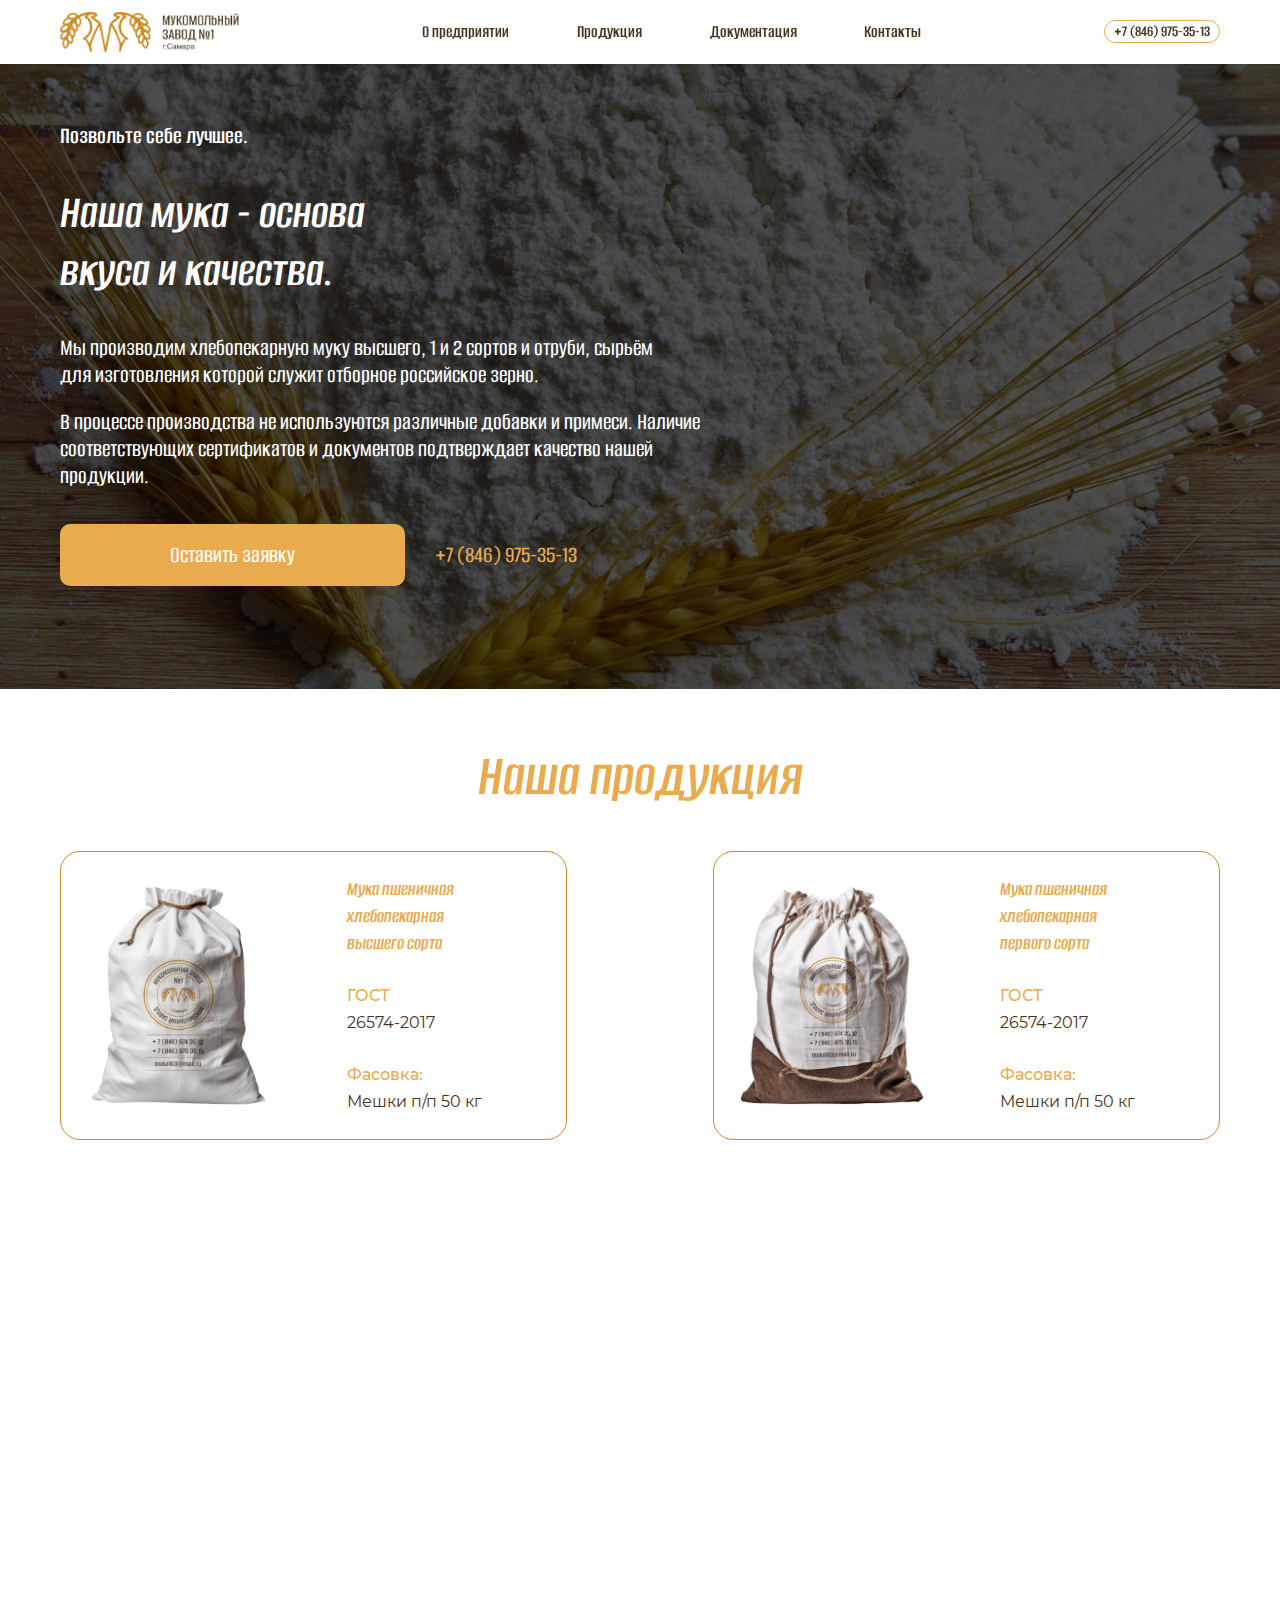
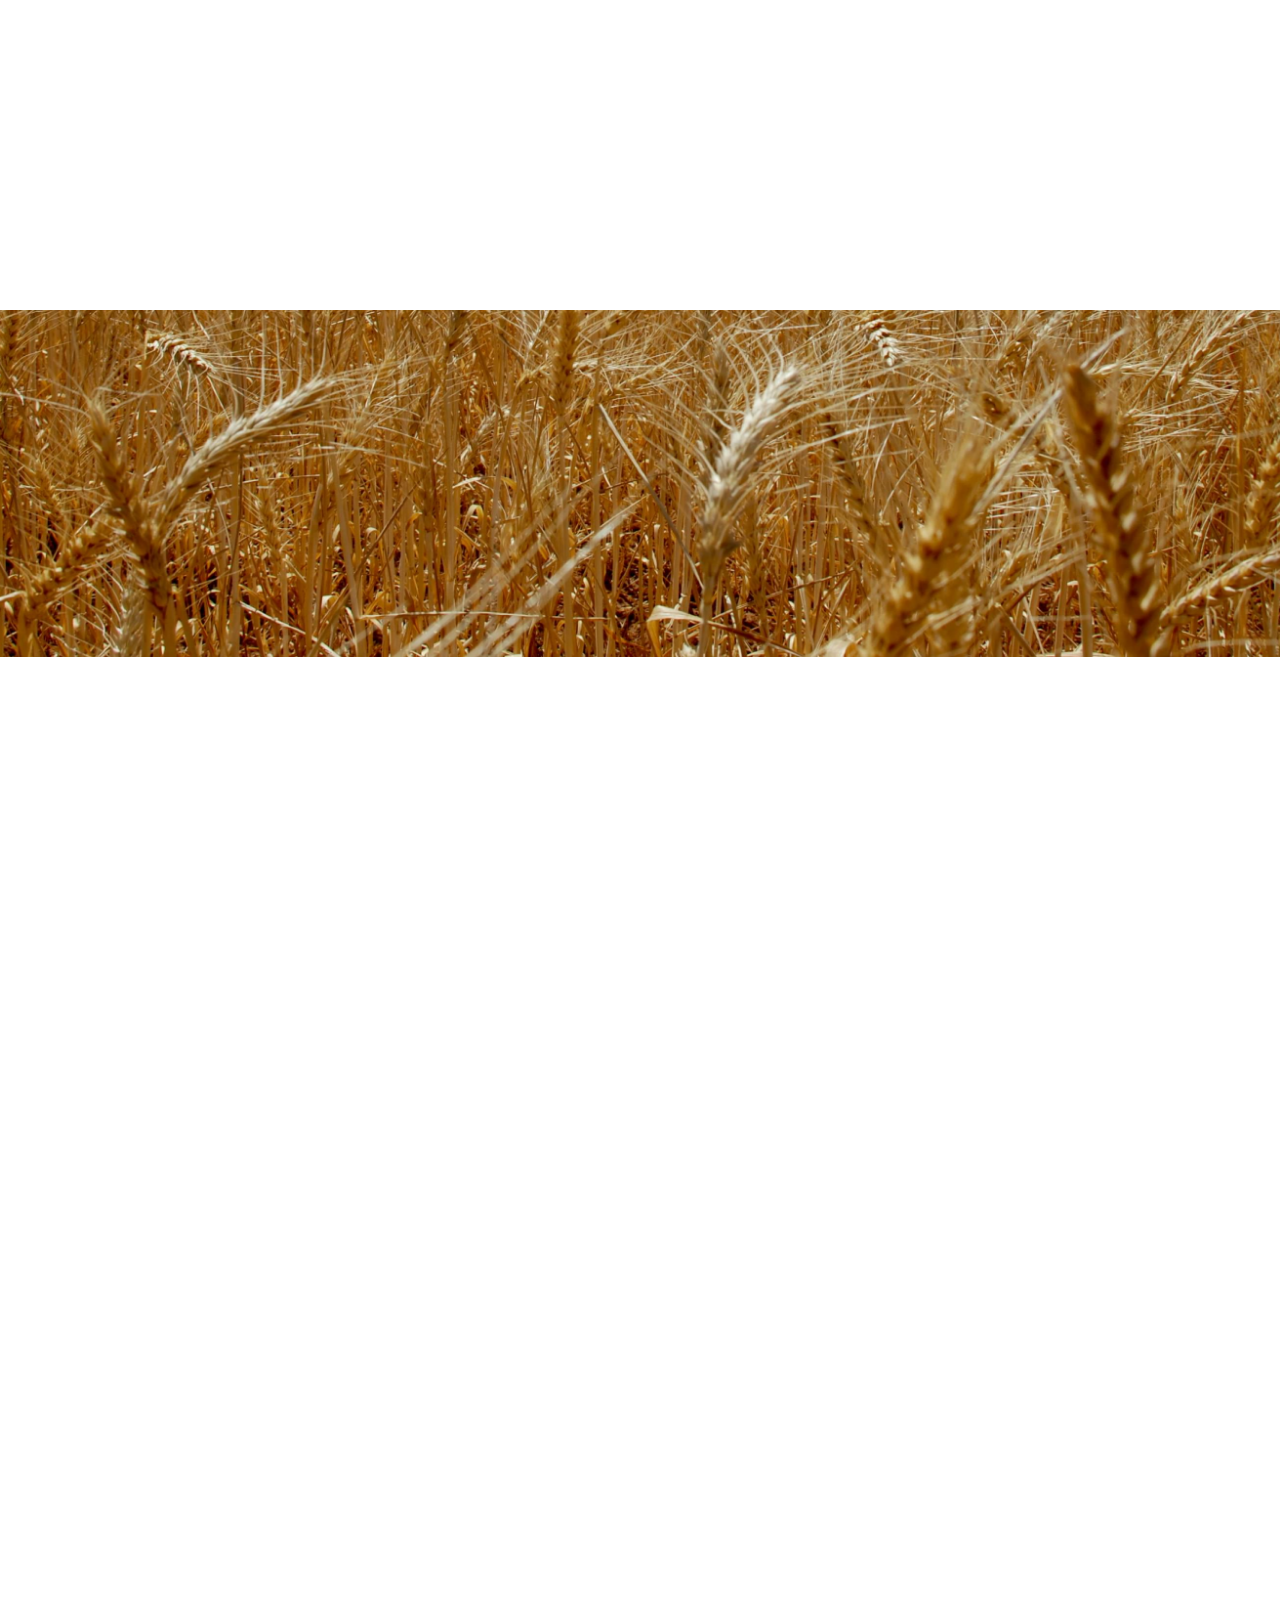
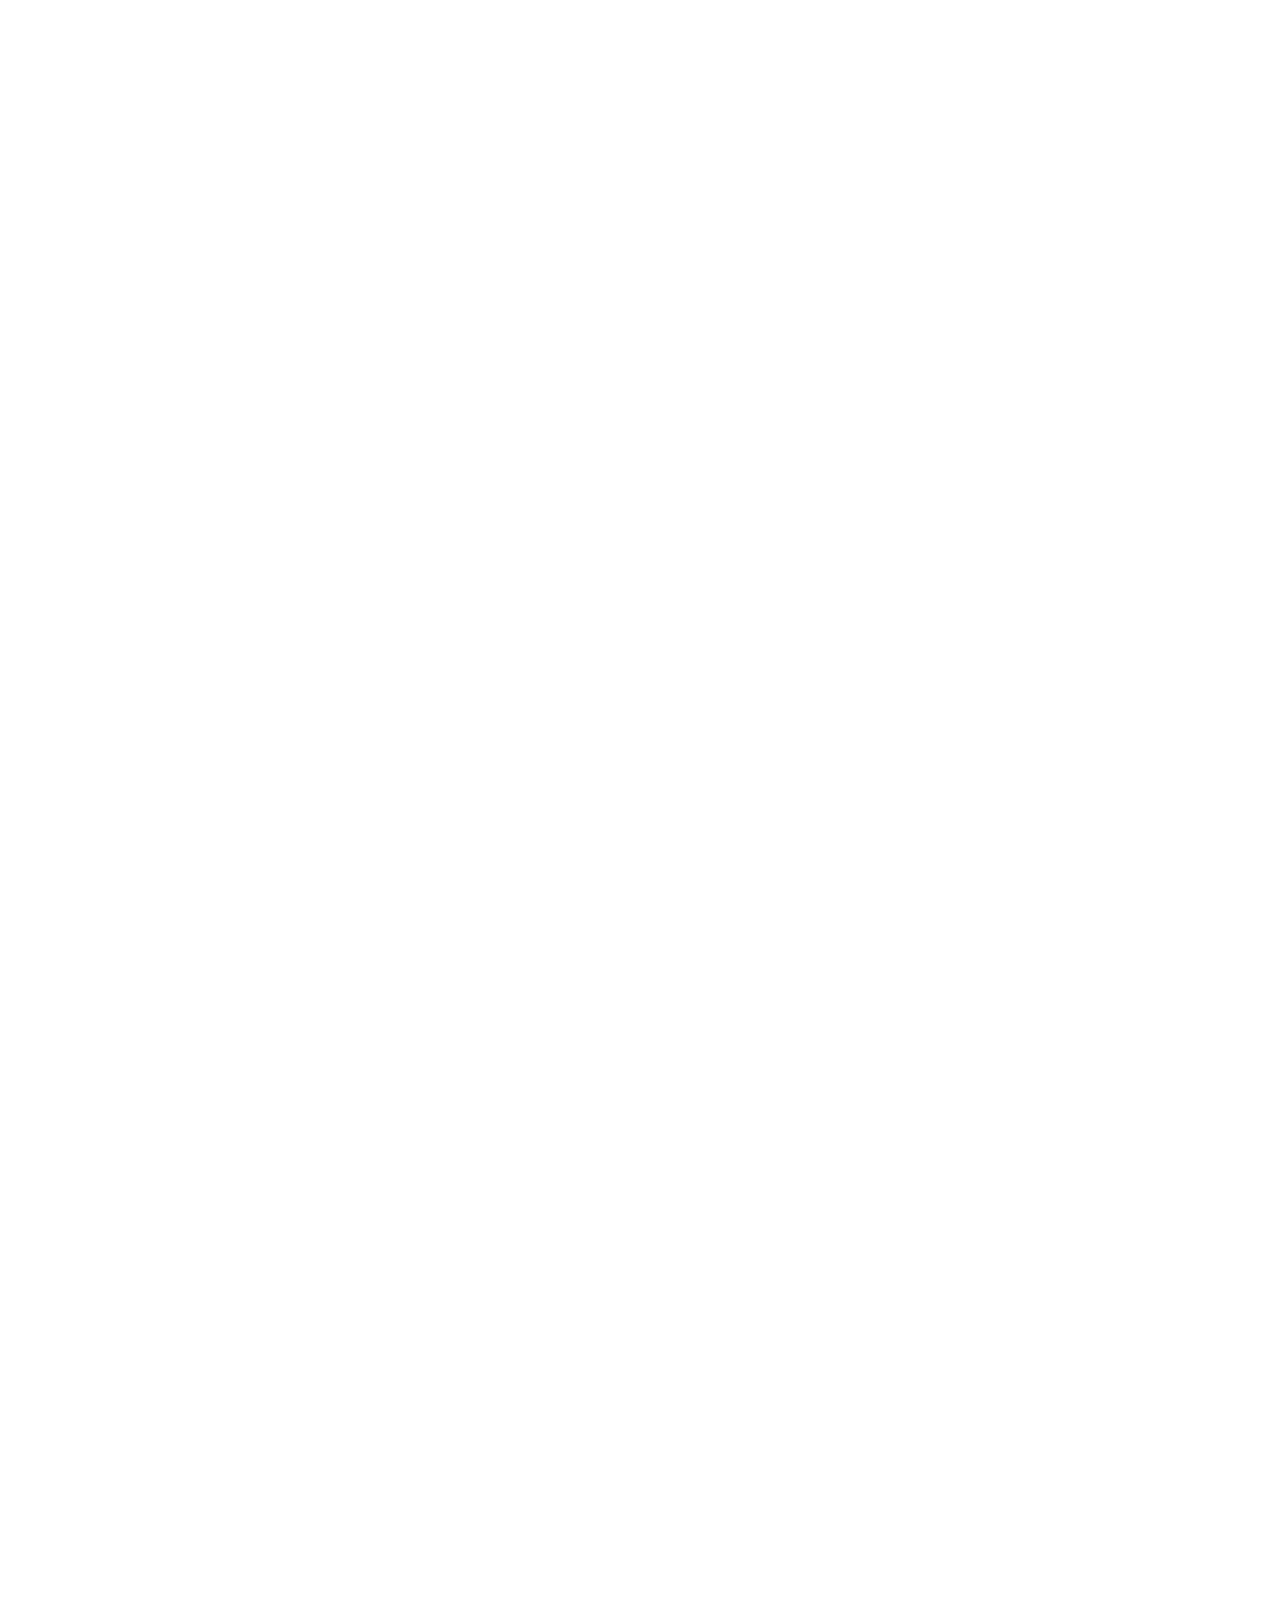
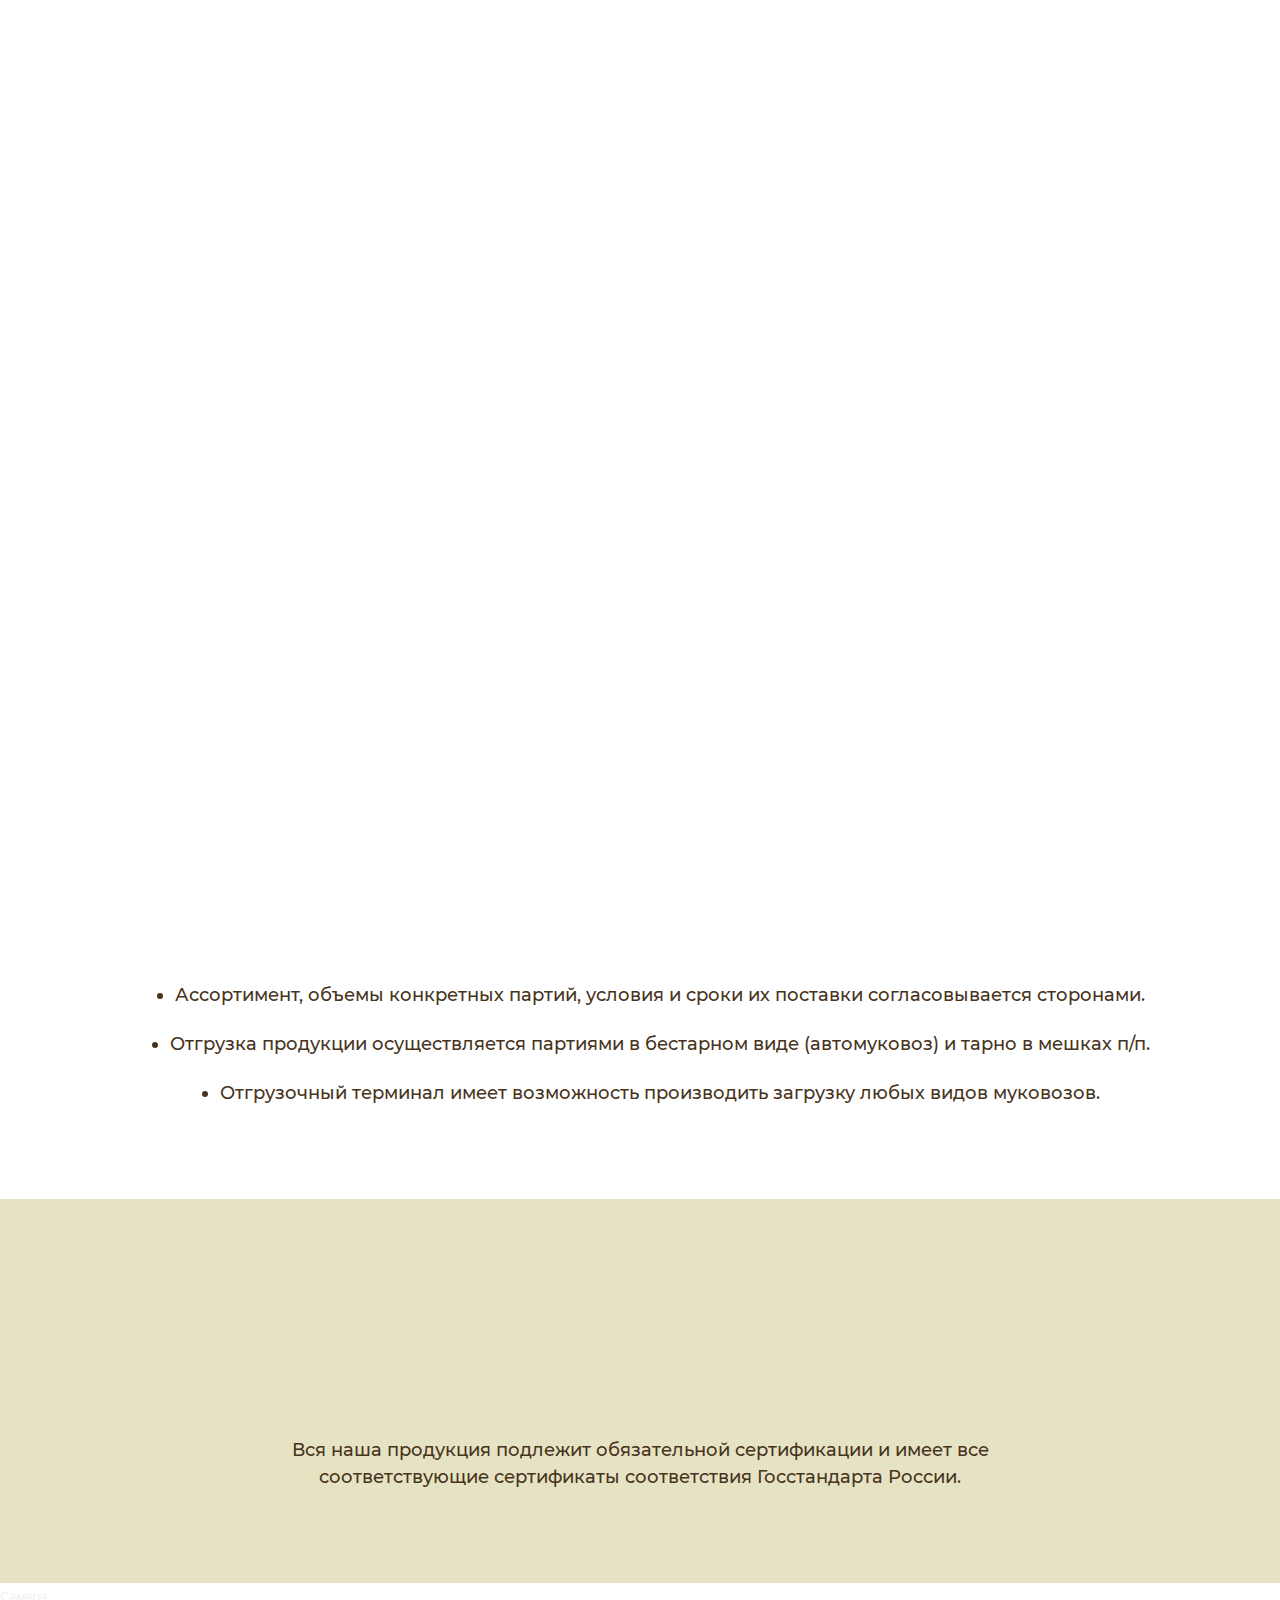
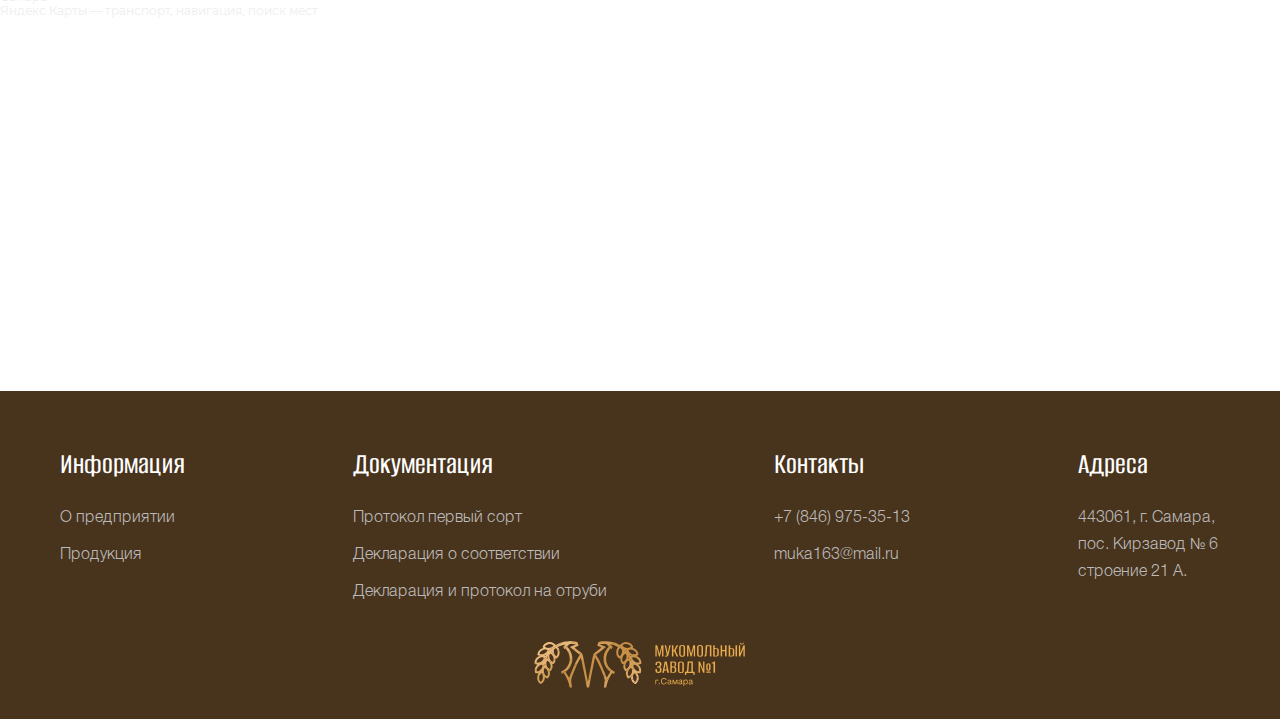
==== commit df2e8b6a: "some fixes" ====
--- a/index.html
+++ b/index.html
@@ -376,7 +376,7 @@
                                 </div>
                             </div>
                         </div>
-                        <img src="img/delivery.png" alt="" class="delivery-img" loading="lazy">
+                        <img src="img/delivery.png" alt="" class="delivery-img wow animate__animated animate__fadeInRight" data-wow-delay=".3s" loading="lazy">
                         <div class="delivery-bottom">
                             <ul>
                                 <li>
@@ -440,12 +440,12 @@
                     </div>
                 </div>
             </section>
+            <div class="map">
+                <div style="position:relative;overflow:hidden;"><a href="https://yandex.ru/maps/51/samara/?utm_medium=mapframe&utm_source=maps" style="color:#eee;font-size:12px;position:absolute;top:0px;">Самара</a><a href="https://yandex.ru/maps/51/samara/?from=mapframe&ll=50.139231%2C53.149615&mode=usermaps&source=mapframe&um=constructor%3Ac436ecf85ba4c01962c6c380e85b4ebcf0cd9a6ace449cbc88b9496642de4341&utm_medium=mapframe&utm_source=maps&z=15.71" style="color:#eee;font-size:12px;position:absolute;top:14px;">Яндекс Карты — транспорт, навигация, поиск мест</a><iframe src="https://yandex.ru/map-widget/v1/?from=mapframe&ll=50.139231%2C53.149615&mode=usermaps&source=mapframe&um=constructor%3Ac436ecf85ba4c01962c6c380e85b4ebcf0cd9a6ace449cbc88b9496642de4341&utm_source=mapframe&z=15.71" width="560" height="400" frameborder="1" allowfullscreen="true" style="position:relative;"></iframe></div>
+            </div>
         </div>
     </main>
-    <div class="map">
-    <div style="position:relative;overflow:hidden;"><a href="https://yandex.ru/maps/51/samara/?utm_medium=mapframe&utm_source=maps" style="color:#eee;font-size:12px;position:absolute;top:0px;">Самара</a><a href="https://yandex.ru/maps/51/samara/?from=mapframe&ll=50.139231%2C53.149615&mode=usermaps&source=mapframe&um=constructor%3Ac436ecf85ba4c01962c6c380e85b4ebcf0cd9a6ace449cbc88b9496642de4341&utm_medium=mapframe&utm_source=maps&z=15.71" style="color:#eee;font-size:12px;position:absolute;top:14px;">Яндекс Карты — транспорт, навигация, поиск мест</a><iframe src="https://yandex.ru/map-widget/v1/?from=mapframe&ll=50.139231%2C53.149615&mode=usermaps&source=mapframe&um=constructor%3Ac436ecf85ba4c01962c6c380e85b4ebcf0cd9a6ace449cbc88b9496642de4341&utm_source=mapframe&z=15.71" width="560" height="400" frameborder="1" allowfullscreen="true" style="position:relative;"></iframe></div>
-</div>
-<footer id="footer" class="footer">
+    <footer id="footer" class="footer">
     <div id="contacts" class="container">
         <div class="inner">
             <div class="item">
--- a/css/style.min.css
+++ b/css/style.min.css
@@ -1 +1 @@
-@font-face{font-family:Montserrat;font-weight:300;font-style:normal;src:url(../fonts/Montserrat-Light.woff);font-display:swap}@font-face{font-family:Montserrat;font-weight:400;font-style:normal;src:url(../fonts/Montserrat-Regular.woff);font-display:swap}@font-face{font-family:Montserrat;font-weight:400;font-style:italic;src:url(../fonts/Montserrat-Italic.woff);font-display:swap}@font-face{font-family:Montserrat;font-weight:500;font-style:normal;src:url(../fonts/Montserrat-Medium.woff);font-display:swap}@font-face{font-family:Montserrat;font-weight:600;font-style:normal;src:url(../fonts/Montserrat-SemiBold.woff);font-display:swap}@font-face{font-family:Montserrat;font-weight:600;font-style:italic;src:url(../fonts/Montserrat-SemiBoldItalic.woff);font-display:swap}@font-face{font-family:HelveticaNeueCyr;font-weight:300;font-style:normal;src:url(../fonts/HelveticaNeueCyr-Light.woff);font-display:swap}@font-face{font-family:HelveticaNeueCyr;font-weight:500;font-style:normal;src:url(../fonts/HelveticaNeueCyr-Medium.woff);font-display:swap}@font-face{font-family:HelveticaNeueCyr;font-weight:500;font-style:italic;src:url(../fonts/HelveticaNeueCyr-MediumItalic.woff);font-display:swap}@font-face{font-family:AlumniSans;font-weight:400;font-style:italic;src:url(../fonts/AlumniSans-Italic.woff);font-display:swap}@font-face{font-family:AlumniSans;font-weight:500;font-style:normal;src:url(../fonts/AlumniSans-Medium.woff);font-display:swap}@font-face{font-family:AlumniSans;font-weight:600;font-style:normal;src:url(../fonts/AlumniSans-SemiBold.woff);font-display:swap}@font-face{font-family:AlumniSans;font-weight:600;font-style:italic;src:url(../fonts/AlumniSans-SemiBoldItalic.woff);font-display:swap}@font-face{font-family:AlumniSans;font-weight:900;font-style:italic;src:url(../fonts/AlumniSans-BlackItalic.woff);font-display:swap}:root{--white:#fff;--black:#000;--orange:#E9AB4E;--orange-black:#48331C}*,::after,::before{box-sizing:border-box}html{height:100%;scroll-behavior:smooth}body{margin:0;padding:0;font-size:18px;line-height:150%;font-weight:400;font-family:Montserrat,Arial,sans-serif;color:var(--orange-black);background-color:var(--white);display:flex;flex-direction:column;position:relative}body.overflow-hidden{overflow:hidden}a{text-decoration:none;color:var(--orange);transition:.5s}a:hover{color:var(--orange-black)}img{max-width:100%;height:auto}.btn{background:0 0;border:none;cursor:pointer;font-family:inherit;padding:0;color:inherit;transition:.3s}.muka-btn{height:clamp(3.125rem,2.8rem + 1.33vw,4rem);border-radius:10px;width:100%;max-width:345px;display:flex;align-items:center;justify-content:center}.muka-btn.orange{background-color:var(--orange)}.muka-btn.orange:hover{background-color:var(--orange-black)}input[type=email],input[type=tel],input[type=text],textarea{border:2px solid rgba(0,0,0,.1);background-color:transparent;outline:0;height:50px;padding:0 15px;transition:.3s}textarea{padding:15px;min-height:150px;resize:none}input[type=email]:focus,input[type=tel]:focus,input[type=text]:focus,textarea:focus{border-color:var(--orange)}.container{width:100%;max-width:1200px;padding:0 20px;margin:0 auto}#footer,#header{flex:0 0 auto}#content{flex:1 0 auto}.section-gap{padding:clamp(2.5rem,1.571rem + 3.81vw,5rem) 0}.section-gap-top{padding-top:clamp(2.5rem,1.571rem + 3.81vw,5rem)}.section-gap-bottom{padding-bottom:clamp(2.5rem,1.571rem + 3.81vw,5rem)}.section-header{margin-bottom:clamp(2.5rem,-2.067rem + 7.37vw,4.563rem)}.section-header.center{display:flex;flex-direction:column;align-items:center;text-align:center}.section-header h2{margin:0;color:var(--orange);font-size:clamp(2.5rem,-1.652rem + 6.7vw,4.375rem);font-family:AlumniSans,Arial,Helvetica,sans-serif;font-weight:600;font-style:italic}.nav-toggle{width:26px;height:26px;display:flex;flex-direction:column;row-gap:5px;align-items:center;justify-content:center}.nav-toggle span{display:block;width:100%;height:3px;background-color:var(--black);transform-origin:4px 0;border-radius:10px;transition:transform .5s cubic-bezier(.77,.2,.05,1),background .5s cubic-bezier(.77,.2,.05,1),opacity .55s}.nav-toggle.active span:nth-child(1){transform:rotate(45deg) translate(4px,-1px)}.nav-toggle.active span:nth-child(2){opacity:0}.nav-toggle.active span:nth-child(3){transform:rotate(-45deg) translate(2px,0)}.wrap{overflow:hidden}.header{position:sticky;left:0;right:0;top:0;z-index:999;background-color:var(--white);box-shadow:0 1px 3px rgba(0,0,0,.1)}.header-nav ul{margin:0;padding:0;list-style:none;display:flex;align-items:center;-moz-column-gap:clamp(2.5rem,-3.513rem + 9.7vw,8.125rem);column-gap:clamp(2.5rem,-3.513rem + 9.7vw,8.125rem)}.header-nav ul a{font-family:AlumniSans,Arial,Helvetica,sans-serif;color:var(--orange-black);font-weight:600}.header-nav ul a:hover{color:var(--orange)}.header .logo{max-width:clamp(9.375rem,8.578rem + 3.27vw,12.5rem);display:flex}.header .logo img{width:100%;height:100%;-o-object-fit:contain;object-fit:contain}.header-inner{display:flex;align-items:center;justify-content:space-between;padding:12px 0}.header-phone{font-family:AlumniSans,Arial,Helvetica,sans-serif;font-weight:600;color:var(--orange-black);padding:0 9px;display:flex;align-items:center;justify-content:center;border:1px solid var(--orange);border-radius:15px;height:23px;font-size:16px}.header-phone:hover{background-color:var(--orange);color:var(--white)}.intro{background-repeat:no-repeat;background-position:center;background-size:cover;position:relative;color:var(--white);font-family:AlumniSans,Arial,Helvetica,sans-serif;font-size:clamp(1.125rem,.962rem + .67vw,1.563rem);font-weight:500}.intro::before{content:"";position:absolute;left:0;right:0;bottom:0;top:0;background-color:rgba(0,0,0,.6)}.intro .inner{padding-top:58px;padding-bottom:clamp(3.125rem,1.663rem + 6vw,7.063rem);position:relative;display:flex;flex-direction:column;row-gap:35px}.intro .title{margin:0;font-style:italic;font-weight:600;line-height:120%;max-width:400px}.intro .description{max-width:653px;display:flex;flex-direction:column;row-gap:20px}.intro .description p{margin:0}.intro .links{display:flex;align-items:center;gap:30px}.intro .phone:hover{color:var(--white)}.product{display:flex;align-items:center;-moz-column-gap:clamp(1.875rem,-7.813rem + 15.63vw,6.25rem);column-gap:clamp(1.875rem,-7.813rem + 15.63vw,6.25rem);padding:24px;border:1.5px solid #d08921;border-radius:20px}.product img{width:100%;max-width:187px;max-height:218px;-o-object-fit:contain;object-fit:contain}.product .name{font-size:20px;font-family:AlumniSans,Arial,Helvetica,sans-serif;font-style:italic;font-weight:600;max-width:108px;display:inline-block;color:var(--orange)}.product .info{font-size:16px;display:flex;flex-direction:column;row-gap:25px}.product .info-item span{font-weight:500;color:var(--orange)}.products .inner{display:grid;grid-template-columns:repeat(2,1fr);-moz-column-gap:clamp(3.125rem,-17.634rem + 33.48vw,12.5rem);column-gap:clamp(3.125rem,-17.634rem + 33.48vw,12.5rem);row-gap:clamp(1.875rem,1.411rem + 1.9vw,3.125rem)}.feature{padding:25px;background-color:#f4d5a6;color:var(--white);text-align:center;display:flex;flex-direction:column;align-items:center;justify-content:center;font-size:18px;color:var(--orange-black);border-radius:10px;row-gap:10px}.feature p{margin:0}.features .inner{display:grid;grid-template-columns:repeat(3,1fr);-moz-column-gap:clamp(1.875rem,-4.353rem + 10.04vw,4.688rem);column-gap:clamp(1.875rem,-4.353rem + 10.04vw,4.688rem);row-gap:30px;position:relative}.features .line{position:absolute;right:0;display:block;top:50%;left:50%;transform:translate(-50%,-50%);width:100%;height:2px;background:var(--orange);z-index:-1}.image-section{width:100%;height:clamp(18.75rem,17.473rem + 5.24vw,22.188rem);-o-object-fit:cover;object-fit:cover}.benefit{display:flex;flex-direction:column;align-items:flex-end;text-align:right;row-gap:11px;width:100%;min-height:250px}.benefit .icon{display:inline-block;width:clamp(2.5rem,2.268rem + .95vw,3.125rem);height:clamp(2.5rem,2.268rem + .95vw,3.125rem);background-repeat:no-repeat;background-size:contain;background-position:center}.benefit .title{font-family:AlumniSans,Arial,Helvetica,sans-serif;font-style:italic;font-weight:600;color:var(--orange);font-size:clamp(3.125rem,2.661rem + 1.9vw,4.375rem);line-height:100%}.benefit .description{font-size:16px}.benefit.right{align-items:flex-start;text-align:left}.benefits .inner{display:flex;row-gap:20px;-moz-column-gap:36px;column-gap:36px}.benefits .items{display:flex;flex-direction:column;row-gap:11px}.benefits-img{max-width:clamp(18.75rem,-9.344rem + 45.31vw,31.438rem);width:100%;-o-object-fit:contain;object-fit:contain}.about .inner{display:grid;grid-template-columns:repeat(3,1fr);gap:20px;position:relative}.about .items{display:flex;flex-direction:column;row-gap:clamp(1.25rem,.693rem + 2.29vw,2.75rem)}.about .items img{width:100%;height:419px;-o-object-fit:cover;object-fit:cover}.about .items img.small{height:228px}.about .items img.medium{height:369px}.about .items img.full{height:100%}.about .items .text{display:flex;flex-direction:column;row-gap:30px}.about .items .text p{margin:0}.step{display:flex;align-items:center;-moz-column-gap:clamp(1.875rem,1.411rem + 1.9vw,3.125rem);column-gap:clamp(1.875rem,1.411rem + 1.9vw,3.125rem)}.step .number{color:var(--orange);font-family:AlumniSans,Arial,Helvetica,sans-serif;font-style:italic;font-weight:900;font-size:clamp(7.813rem,4.911rem + 11.9vw,15.625rem);line-height:55%;min-width:50px}.step .info{display:flex;flex-direction:column;row-gap:clamp(1.25rem,.67rem + 2.38vw,2.813rem);max-width:485px}.step .title{font-size:30px;font-family:AlumniSans,Arial,Helvetica,sans-serif;font-style:italic;font-weight:600;color:var(--orange)}.step .text{display:flex;flex-direction:column;row-gap:15px}.step .text p{margin:0}.step .text strong{font-weight:500}.delivery .inner{display:flex;flex-direction:column;row-gap:30px}.delivery .items{display:flex;flex-direction:column;row-gap:20px}.delivery .step:nth-child(2n){align-self:flex-end}.delivery-img{width:100%;max-height:447px;-o-object-fit:contain;object-fit:contain}.delivery-bottom{display:flex;flex-direction:column;align-items:center;font-weight:500}.delivery-bottom ul{display:flex;flex-direction:column;align-items:center;row-gap:22px}.slider-nav button{position:absolute;width:30px;height:40px;display:flex;align-items:center;justify-content:center;background-color:rgba(0,0,0,.3);top:50%;left:0;transform:translate(0,-50%);z-index:3}.slider-nav button:hover{background-color:var(--orange)}.slider-nav button.swiper-button-disabled{opacity:.6}.slider-nav button svg{fill:#fff;width:20px;height:20px}.slider-nav button.next{left:unset;right:0}.slider-nav button.swiper-button-lock{opacity:0;visibility:hidden}.certs{background-color:#e6e3c4}.certs-slider .swiper-slide{width:100%;max-width:245px;height:auto}.certs-slider .swiper-slide a{position:relative;display:flex;height:100%}.certs-slider .swiper-slide a::before{content:"";position:absolute;left:0;right:0;bottom:0;top:0;background-color:rgba(0,0,0,.6);opacity:0;visibility:hidden;transition:.3s}.certs-slider .swiper-slide a:hover::before{opacity:1;visibility:visible}.certs-slider .swiper-slide img{width:100%;height:100%;-o-object-fit:contain;object-fit:contain}.certs-slider .swiper-slide.horizontal{max-width:491px}.certs-bottom{max-width:760px;margin:0 auto;margin-top:clamp(1.875rem,.621rem + 5.14vw,5.25rem);text-align:center;font-weight:500}.to-top{position:fixed;width:50px;height:50px;right:15px;bottom:15px;border-radius:50%;background-color:var(--orange);display:flex;align-items:center;justify-content:center;z-index:998;border:1px solid var(--white);transition:.3s}.to-top svg{fill:var(--white);width:20px;height:20px}.to-top:hover{background-color:var(--orange-black)}.to-top:not(.show){opacity:0;visibility:hidden}.map iframe{width:100%;border:0}.footer{padding-top:60px;padding-bottom:30px;background-color:var(--orange-black);color:var(--white)}.footer .inner{display:flex;justify-content:space-between;gap:40px}.footer .list{margin:0;padding:0;list-style:none;font-size:16px;display:flex;flex-direction:column;row-gap:10px;color:#bababa;font-family:HelveticaNeueCyr,Arial,Helvetica,sans-serif;font-weight:300}.footer .list a{color:#bababa;font-size:16px}.footer .list a:hover{color:var(--white);text-decoration:underline}.footer .item{display:flex;flex-direction:column;row-gap:clamp(1.25rem,1.064rem + .76vw,1.75rem)}.footer .item .title{font-family:AlumniSans,Arial,Helvetica,sans-serif;font-weight:500;font-size:30px}.footer .item.address{max-width:142px;font-size:16px}.footer .item address{font-style:normal}.footer .bottom{margin-top:30px;display:flex;justify-content:center}.footer .logo{max-width:218px}.modal{position:fixed;left:0;bottom:0;top:0;right:0;background:rgba(18,18,18,.3);-webkit-backdrop-filter:blur(10px);backdrop-filter:blur(10px);z-index:99999;display:flex;align-items:center;justify-content:center;padding:0 15px;opacity:0;visibility:hidden;transition:.3s}.modal-inner{background-color:var(--white);padding:30px;border-radius:16px;position:relative;width:100%;z-index:1;transform:scale(.7);transition:.3s}.modal .title{margin:0}.modal-close{top:15px;right:15px;position:absolute;font-size:0;display:flex;align-items:center;justify-content:center;width:24px;height:24px;z-index:2}.modal-close::after,.modal-close::before{content:"";position:absolute;width:100%;height:2px;border-radius:10px;background-color:var(--black);transition:.3s}.modal-close::before{transform:rotate(-45deg)}.modal-close::after{transform:rotate(45deg)}.modal-close:focus::after,.modal-close:focus::before,.modal-close:hover::after,.modal-close:hover::before{background-color:var(--orange)}.modal.active{opacity:1;visibility:visible}.modal.active .modal-inner{transform:scale(1)}.application .modal-inner{max-width:500px}.application form{display:flex;flex-direction:column;row-gap:20px}.application .title{font-family:AlumniSans,Arial,Helvetica,sans-serif;font-weight:700;font-size:35px;margin-bottom:30px;max-width:90%}.application .form-submit{font-family:AlumniSans,Arial,Helvetica,sans-serif;font-size:25px;max-width:100%;color:#fff;text-transform:uppercase;border-radius:0;height:50px}@media (max-width:992px){.hide-md{display:none}.header-inner{justify-content:flex-start;-moz-column-gap:15px;column-gap:15px}.header-nav{position:fixed;left:0;right:0;bottom:0;top:0;z-index:999;display:flex;align-items:center;justify-content:center;background:rgba(255,255,255,.8);-webkit-backdrop-filter:blur(10px);backdrop-filter:blur(10px);opacity:0;visibility:hidden;transition:.3s}.header-nav ul{flex-direction:column;row-gap:30px}.header-nav ul a{font-size:30px}.header-nav.active{opacity:1;visibility:visible}.header-phone{margin-left:auto}.header.nav-active .header-phone,.header.nav-active .logo,.header.nav-active .nav-toggle{position:relative;z-index:9999}.product img{max-width:clamp(9.625rem,8.289rem + 5.48vw,11.688rem)}.product .name{max-width:100%;font-family:HelveticaNeueCyr,Arial,Helvetica,sans-serif;font-weight:500;font-size:clamp(.875rem,.632rem + 1vw,1.25rem);line-height:120%}.features .inner,.products .inner{grid-template-columns:1fr}.features .line{width:2px;height:100%}.benefit{min-height:auto}.benefit .subtitle{max-width:275px;min-height:60px;display:inline-block}.benefits .inner{display:grid;grid-template-columns:repeat(2,1fr);-moz-column-gap:246px;column-gap:246px}.benefits-img{grid-column:1/-1;order:-1;margin:0 auto}.about .inner{grid-template-columns:repeat(1,1fr)}.about .items img.full{max-height:400px}.footer .inner{display:grid;grid-template-columns:repeat(2,1fr)}}@media (max-width:753px){.intro .links{flex-direction:column}.benefit{align-items:flex-start;text-align:left}.benefits .inner{grid-template-columns:1fr}.step{align-items:flex-start}.delivery .items{row-gap:40px}.certs-slider{padding:0 15px}.certs-slider-container{padding:0}}@media (max-width:576px){.xs-stretch{max-width:100%}}@media (min-width:992px){.show-md{display:none}}+@font-face{font-family:Montserrat;font-weight:300;font-style:normal;src:url(../fonts/Montserrat-Light.woff);font-display:swap}@font-face{font-family:Montserrat;font-weight:400;font-style:normal;src:url(../fonts/Montserrat-Regular.woff);font-display:swap}@font-face{font-family:Montserrat;font-weight:400;font-style:italic;src:url(../fonts/Montserrat-Italic.woff);font-display:swap}@font-face{font-family:Montserrat;font-weight:500;font-style:normal;src:url(../fonts/Montserrat-Medium.woff);font-display:swap}@font-face{font-family:Montserrat;font-weight:600;font-style:normal;src:url(../fonts/Montserrat-SemiBold.woff);font-display:swap}@font-face{font-family:Montserrat;font-weight:600;font-style:italic;src:url(../fonts/Montserrat-SemiBoldItalic.woff);font-display:swap}@font-face{font-family:HelveticaNeueCyr;font-weight:300;font-style:normal;src:url(../fonts/HelveticaNeueCyr-Light.woff);font-display:swap}@font-face{font-family:HelveticaNeueCyr;font-weight:500;font-style:normal;src:url(../fonts/HelveticaNeueCyr-Medium.woff);font-display:swap}@font-face{font-family:HelveticaNeueCyr;font-weight:500;font-style:italic;src:url(../fonts/HelveticaNeueCyr-MediumItalic.woff);font-display:swap}@font-face{font-family:AlumniSans;font-weight:400;font-style:italic;src:url(../fonts/AlumniSans-Italic.woff);font-display:swap}@font-face{font-family:AlumniSans;font-weight:500;font-style:normal;src:url(../fonts/AlumniSans-Medium.woff);font-display:swap}@font-face{font-family:AlumniSans;font-weight:600;font-style:normal;src:url(../fonts/AlumniSans-SemiBold.woff);font-display:swap}@font-face{font-family:AlumniSans;font-weight:600;font-style:italic;src:url(../fonts/AlumniSans-SemiBoldItalic.woff);font-display:swap}@font-face{font-family:AlumniSans;font-weight:900;font-style:italic;src:url(../fonts/AlumniSans-BlackItalic.woff);font-display:swap}:root{--white:#fff;--black:#000;--orange:#E9AB4E;--orange-black:#48331C}*,::after,::before{box-sizing:border-box}html{height:100%;scroll-behavior:smooth}body{margin:0;padding:0;font-size:18px;line-height:150%;font-weight:400;font-family:Montserrat,Arial,sans-serif;color:var(--orange-black);background-color:var(--white);display:flex;flex-direction:column;position:relative}body.overflow-hidden{overflow:hidden}a{text-decoration:none;color:var(--orange);transition:.5s}a:hover{color:var(--orange-black)}img{max-width:100%;height:auto}.btn{background:0 0;border:none;cursor:pointer;font-family:inherit;padding:0;color:inherit;transition:.3s}.muka-btn{height:clamp(3.125rem,2.8rem + 1.33vw,4rem);border-radius:10px;width:100%;max-width:345px;display:flex;align-items:center;justify-content:center}.muka-btn.orange{background-color:var(--orange)}.muka-btn.orange:hover{background-color:var(--orange-black)}.muka-btn.white{background-color:var(--white);color:var(--orange-black)}.muka-btn.white:hover{background-color:var(--orange-black);color:var(--white)}.muka-btn.orange-black{background-color:var(--orange-black)}.muka-btn.orange-black:hover{background-color:var(--white)}input[type=email],input[type=tel],input[type=text],textarea{border:2px solid rgba(0,0,0,.1);background-color:transparent;outline:0;height:50px;padding:0 15px;transition:.3s}textarea{padding:15px;min-height:150px;resize:none}input[type=email]:focus,input[type=tel]:focus,input[type=text]:focus,textarea:focus{border-color:var(--orange)}.container{width:100%;max-width:1200px;padding:0 20px;margin:0 auto}#footer,#header{flex:0 0 auto}#content{flex:1 0 auto}.section-gap{padding:clamp(2.5rem,1.571rem + 3.81vw,5rem) 0}.section-gap-top{padding-top:clamp(2.5rem,1.571rem + 3.81vw,5rem)}.section-gap-bottom{padding-bottom:clamp(2.5rem,1.571rem + 3.81vw,5rem)}.section-header{margin-bottom:clamp(2.5rem,-2.067rem + 7.37vw,4.563rem)}.section-header.center{display:flex;flex-direction:column;align-items:center;text-align:center}.section-header h2{margin:0;color:var(--orange);font-size:clamp(2.5rem,-1.652rem + 6.7vw,4.375rem);font-family:AlumniSans,Arial,Helvetica,sans-serif;font-weight:600;font-style:italic}.nav-toggle{width:26px;height:26px;display:flex;flex-direction:column;row-gap:5px;align-items:center;justify-content:center}.nav-toggle span{display:block;width:100%;height:3px;background-color:var(--black);transform-origin:4px 0;border-radius:10px;transition:transform .5s cubic-bezier(.77,.2,.05,1),background .5s cubic-bezier(.77,.2,.05,1),opacity .55s}.nav-toggle.active span:nth-child(1){transform:rotate(45deg) translate(4px,-1px)}.nav-toggle.active span:nth-child(2){opacity:0}.nav-toggle.active span:nth-child(3){transform:rotate(-45deg) translate(2px,0)}.wrap{overflow:hidden}.header{position:sticky;left:0;right:0;top:0;z-index:999;background-color:var(--white);box-shadow:0 1px 3px rgba(0,0,0,.1)}.header-nav ul{margin:0;padding:0;list-style:none;display:flex;align-items:center;-moz-column-gap:clamp(2.5rem,-3.513rem + 9.7vw,8.125rem);column-gap:clamp(2.5rem,-3.513rem + 9.7vw,8.125rem)}.header-nav ul a{font-family:AlumniSans,Arial,Helvetica,sans-serif;color:var(--orange-black);font-weight:600}.header-nav ul a:hover{color:var(--orange)}.header .logo{max-width:clamp(9.375rem,8.578rem + 3.27vw,12.5rem);display:flex}.header .logo img{width:100%;height:100%;-o-object-fit:contain;object-fit:contain}.header-inner{display:flex;align-items:center;justify-content:space-between;padding:12px 0}.header-phone{font-family:AlumniSans,Arial,Helvetica,sans-serif;font-weight:600;color:var(--orange-black);padding:0 9px;display:flex;align-items:center;justify-content:center;border:1px solid var(--orange);border-radius:15px;height:23px;font-size:16px}.header-phone:hover{background-color:var(--orange);color:var(--white)}.intro{background-repeat:no-repeat;background-position:center;background-size:cover;position:relative;color:var(--white);font-family:AlumniSans,Arial,Helvetica,sans-serif;font-size:clamp(1.125rem,.962rem + .67vw,1.563rem);font-weight:500}.intro::before{content:"";position:absolute;left:0;right:0;bottom:0;top:0;background-color:rgba(0,0,0,.6)}.intro .inner{padding-top:58px;padding-bottom:clamp(3.125rem,1.663rem + 6vw,7.063rem);position:relative;display:flex;flex-direction:column;row-gap:35px}.intro .title{margin:0;font-style:italic;font-weight:600;line-height:120%;max-width:400px}.intro .description{max-width:653px;display:flex;flex-direction:column;row-gap:20px}.intro .description p{margin:0}.intro .links{display:flex;align-items:center;gap:30px}.intro .phone:hover{color:var(--white)}.product{display:flex;align-items:center;-moz-column-gap:clamp(1.875rem,-7.813rem + 15.63vw,6.25rem);column-gap:clamp(1.875rem,-7.813rem + 15.63vw,6.25rem);padding:24px;border:1.5px solid #d08921;border-radius:20px}.product img{width:100%;max-width:187px;max-height:218px;-o-object-fit:contain;object-fit:contain}.product .name{font-size:20px;font-family:AlumniSans,Arial,Helvetica,sans-serif;font-style:italic;font-weight:600;max-width:108px;display:inline-block;color:var(--orange)}.product .info{font-size:16px;display:flex;flex-direction:column;row-gap:25px}.product .info-item span{font-weight:500;color:var(--orange)}.products .inner{display:grid;grid-template-columns:repeat(2,1fr);-moz-column-gap:clamp(3.125rem,-17.634rem + 33.48vw,12.5rem);column-gap:clamp(3.125rem,-17.634rem + 33.48vw,12.5rem);row-gap:clamp(1.875rem,1.411rem + 1.9vw,3.125rem)}.feature{padding:25px;background-color:#f4d5a6;color:var(--white);text-align:center;display:flex;flex-direction:column;align-items:center;justify-content:center;font-size:18px;color:var(--orange-black);border-radius:10px;row-gap:10px}.feature p{margin:0}.features .inner{display:grid;grid-template-columns:repeat(3,1fr);-moz-column-gap:clamp(1.875rem,-4.353rem + 10.04vw,4.688rem);column-gap:clamp(1.875rem,-4.353rem + 10.04vw,4.688rem);row-gap:30px;position:relative}.features .line{position:absolute;right:0;display:block;top:50%;left:50%;transform:translate(-50%,-50%);width:100%;height:2px;background:var(--orange);z-index:-1}.image-section{width:100%;height:clamp(18.75rem,17.473rem + 5.24vw,22.188rem);-o-object-fit:cover;object-fit:cover}.benefit{display:flex;flex-direction:column;align-items:flex-end;text-align:right;row-gap:11px;width:100%;min-height:250px}.benefit .icon{display:inline-block;width:clamp(2.5rem,2.268rem + .95vw,3.125rem);height:clamp(2.5rem,2.268rem + .95vw,3.125rem);background-repeat:no-repeat;background-size:contain;background-position:center}.benefit .title{font-family:AlumniSans,Arial,Helvetica,sans-serif;font-style:italic;font-weight:600;color:var(--orange);font-size:clamp(3.125rem,2.661rem + 1.9vw,4.375rem);line-height:100%}.benefit .description{font-size:16px}.benefit.right{align-items:flex-start;text-align:left}.benefits .inner{display:flex;row-gap:20px;-moz-column-gap:36px;column-gap:36px}.benefits .items{display:flex;flex-direction:column;row-gap:11px}.benefits-img{max-width:clamp(18.75rem,-9.344rem + 45.31vw,31.438rem);width:100%;-o-object-fit:contain;object-fit:contain}.about .inner{display:grid;grid-template-columns:repeat(3,1fr);gap:20px;position:relative}.about .items{display:flex;flex-direction:column;row-gap:clamp(1.25rem,.693rem + 2.29vw,2.75rem)}.about .items img{width:100%;height:419px;-o-object-fit:cover;object-fit:cover}.about .items img.small{height:228px}.about .items img.medium{height:369px}.about .items img.full{height:100%}.about .items .text{display:flex;flex-direction:column;row-gap:30px}.about .items .text p{margin:0}.step{display:flex;align-items:center;-moz-column-gap:clamp(1.875rem,1.411rem + 1.9vw,3.125rem);column-gap:clamp(1.875rem,1.411rem + 1.9vw,3.125rem)}.step .number{color:var(--orange);font-family:AlumniSans,Arial,Helvetica,sans-serif;font-style:italic;font-weight:900;font-size:clamp(7.813rem,4.911rem + 11.9vw,15.625rem);line-height:55%;min-width:50px}.step .info{display:flex;flex-direction:column;row-gap:clamp(1.25rem,.67rem + 2.38vw,2.813rem);max-width:485px}.step .title{font-size:30px;font-family:AlumniSans,Arial,Helvetica,sans-serif;font-style:italic;font-weight:600;color:var(--orange)}.step .text{display:flex;flex-direction:column;row-gap:15px}.step .text p{margin:0}.step .text strong{font-weight:500}.delivery .inner{display:flex;flex-direction:column;row-gap:30px}.delivery .items{display:flex;flex-direction:column;row-gap:20px}.delivery .step:nth-child(2n){align-self:flex-end}.delivery-img{width:100%;max-height:447px;-o-object-fit:contain;object-fit:contain}.delivery-bottom{display:flex;flex-direction:column;align-items:center;font-weight:500}.delivery-bottom ul{display:flex;flex-direction:column;align-items:center;row-gap:22px}.slider-nav button{position:absolute;width:30px;height:40px;display:flex;align-items:center;justify-content:center;background-color:rgba(0,0,0,.3);top:50%;left:0;transform:translate(0,-50%);z-index:3}.slider-nav button:hover{background-color:var(--orange)}.slider-nav button.swiper-button-disabled{opacity:.6}.slider-nav button svg{fill:#fff;width:20px;height:20px}.slider-nav button.next{left:unset;right:0}.slider-nav button.swiper-button-lock{opacity:0;visibility:hidden}.certs{background-color:#e6e3c4}.certs-slider .swiper-slide{width:100%;max-width:245px;height:auto}.certs-slider .swiper-slide a{position:relative;display:flex;height:100%}.certs-slider .swiper-slide a::before{content:"";position:absolute;left:0;right:0;bottom:0;top:0;background-color:rgba(0,0,0,.6);opacity:0;visibility:hidden;transition:.3s}.certs-slider .swiper-slide a:hover::before{opacity:1;visibility:visible}.certs-slider .swiper-slide img{width:100%;height:100%;-o-object-fit:contain;object-fit:contain}.certs-slider .swiper-slide.horizontal{max-width:491px}.certs-bottom{max-width:760px;margin:0 auto;margin-top:clamp(1.875rem,.621rem + 5.14vw,5.25rem);text-align:center;font-weight:500}.to-top{position:fixed;width:50px;height:50px;right:15px;bottom:15px;border-radius:50%;background-color:var(--orange);display:flex;align-items:center;justify-content:center;z-index:998;border:1px solid var(--white);transition:.3s}.to-top svg{fill:var(--white);width:20px;height:20px}.to-top:hover{background-color:var(--orange-black)}.to-top:not(.show){opacity:0;visibility:hidden}.map iframe{width:100%;border:0}.thankyou{display:flex;align-items:center;height:80vh;background-color:var(--orange);color:var(--white);background-image:url(../img/404-bg.png);background-repeat:no-repeat;background-position:bottom;background-size:cover}.thankyou::before{content:"";position:absolute;left:0;right:0;bottom:0;top:0;background-color:rgba(18,18,18,.3)}.thankyou .inner{display:flex;flex-direction:column;align-items:center;text-align:center;position:relative}.thankyou h2{font-size:clamp(3.125rem,2.661rem + 1.9vw,4.375rem);line-height:120%;font-family:AlumniSans,Arial,Helvetica,sans-serif;font-weight:600;margin:0}.thankyou .subtitle{font-size:clamp(1.25rem,1.204rem + .19vw,1.375rem);max-width:350px}.not-found{background-image:url(../img/404-bg.png);background-repeat:no-repeat;background-position:bottom;background-size:cover;display:flex;align-items:center;height:80vh;background-color:var(--orange);color:var(--white);position:relative}.not-found::before{content:"";position:absolute;left:0;right:0;bottom:0;top:0;background-color:rgba(18,18,18,.3)}.not-found .inner{display:flex;flex-direction:column;align-items:center;text-align:center;position:relative}.not-found h2{font-size:300px;line-height:100%;font-family:AlumniSans,Arial,Helvetica,sans-serif;font-weight:600;margin:0}.not-found .subtitle{font-size:clamp(1.25rem,1.018rem + .95vw,1.875rem);max-width:350px}.footer{padding-top:60px;padding-bottom:30px;background-color:var(--orange-black);color:var(--white)}.footer .inner{display:flex;justify-content:space-between;gap:40px}.footer .list{margin:0;padding:0;list-style:none;font-size:16px;display:flex;flex-direction:column;row-gap:10px;color:#bababa;font-family:HelveticaNeueCyr,Arial,Helvetica,sans-serif;font-weight:300}.footer .list a{color:#bababa;font-size:16px}.footer .list a:hover{color:var(--white);text-decoration:underline}.footer .item{display:flex;flex-direction:column;row-gap:clamp(1.25rem,1.064rem + .76vw,1.75rem)}.footer .item .title{font-family:AlumniSans,Arial,Helvetica,sans-serif;font-weight:500;font-size:30px}.footer .item.address{max-width:142px;font-size:16px}.footer .item address{font-style:normal}.footer .bottom{margin-top:30px;display:flex;justify-content:center}.footer .logo{max-width:218px}.modal{position:fixed;left:0;bottom:0;top:0;right:0;background:rgba(18,18,18,.3);-webkit-backdrop-filter:blur(10px);backdrop-filter:blur(10px);z-index:99999;display:flex;align-items:center;justify-content:center;padding:0 15px;opacity:0;visibility:hidden;transition:.3s}.modal-inner{background-color:var(--white);padding:30px;border-radius:16px;position:relative;width:100%;z-index:1;transform:scale(.7);transition:.3s}.modal .title{margin:0}.modal-close{top:15px;right:15px;position:absolute;font-size:0;display:flex;align-items:center;justify-content:center;width:24px;height:24px;z-index:2}.modal-close::after,.modal-close::before{content:"";position:absolute;width:100%;height:2px;border-radius:10px;background-color:var(--black);transition:.3s}.modal-close::before{transform:rotate(-45deg)}.modal-close::after{transform:rotate(45deg)}.modal-close:focus::after,.modal-close:focus::before,.modal-close:hover::after,.modal-close:hover::before{background-color:var(--orange)}.modal.active{opacity:1;visibility:visible}.modal.active .modal-inner{transform:scale(1)}.application .modal-inner{max-width:500px}.application form{display:flex;flex-direction:column;row-gap:20px}.application .title{font-family:AlumniSans,Arial,Helvetica,sans-serif;font-weight:700;font-size:35px;margin-bottom:30px;max-width:90%}.application .form-submit{font-family:AlumniSans,Arial,Helvetica,sans-serif;font-size:25px;max-width:100%;color:#fff;text-transform:uppercase;border-radius:0;height:50px}@media (max-width:992px){.hide-md{display:none}.header-inner{justify-content:flex-start;-moz-column-gap:15px;column-gap:15px}.header-nav{position:fixed;left:0;right:0;bottom:0;top:0;z-index:999;display:flex;align-items:center;justify-content:center;background:rgba(255,255,255,.8);-webkit-backdrop-filter:blur(10px);backdrop-filter:blur(10px);opacity:0;visibility:hidden;transition:.3s}.header-nav ul{flex-direction:column;row-gap:30px}.header-nav ul a{font-size:30px}.header-nav.active{opacity:1;visibility:visible}.header-phone{margin-left:auto}.header.nav-active .header-phone,.header.nav-active .logo,.header.nav-active .nav-toggle{position:relative;z-index:9999}.product img{max-width:clamp(9.625rem,8.289rem + 5.48vw,11.688rem)}.product .name{max-width:100%;font-family:HelveticaNeueCyr,Arial,Helvetica,sans-serif;font-weight:500;font-size:clamp(.875rem,.632rem + 1vw,1.25rem);line-height:120%}.features .inner,.products .inner{grid-template-columns:1fr}.features .line{width:2px;height:100%}.benefit{min-height:auto}.benefit .subtitle{max-width:275px;min-height:60px;display:inline-block}.benefits .inner{display:grid;grid-template-columns:repeat(2,1fr);-moz-column-gap:246px;column-gap:246px}.benefits-img{grid-column:1/-1;order:-1;margin:0 auto}.about .inner{grid-template-columns:repeat(1,1fr)}.about .items img.full{max-height:400px}.footer .inner{display:grid;grid-template-columns:repeat(2,1fr)}}@media (max-width:753px){.intro .links{flex-direction:column}.benefit{align-items:flex-start;text-align:left}.benefits .inner{grid-template-columns:1fr}.step{align-items:flex-start}.delivery .items{row-gap:40px}.certs-slider{padding:0 15px}.certs-slider-container{padding:0}}@media (max-width:576px){.xs-stretch{max-width:100%}}@media (min-width:992px){.show-md{display:none}}